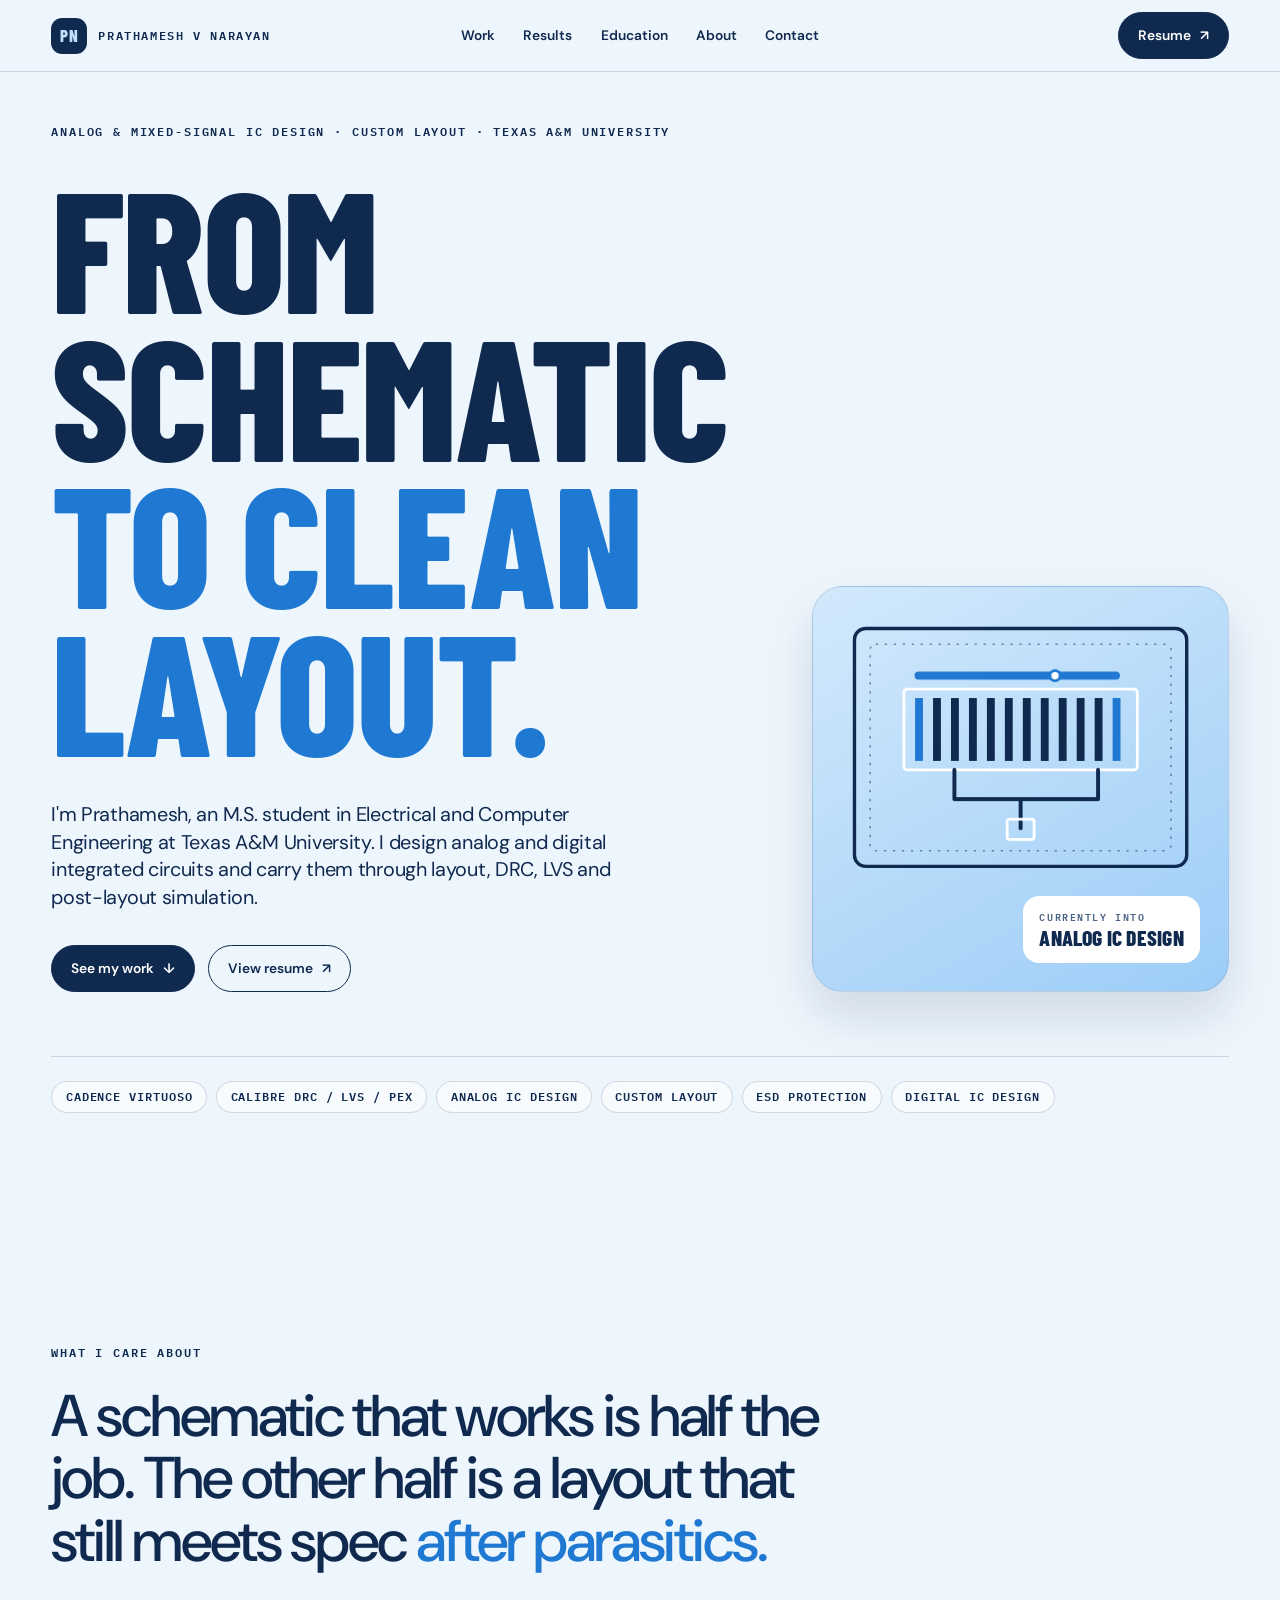
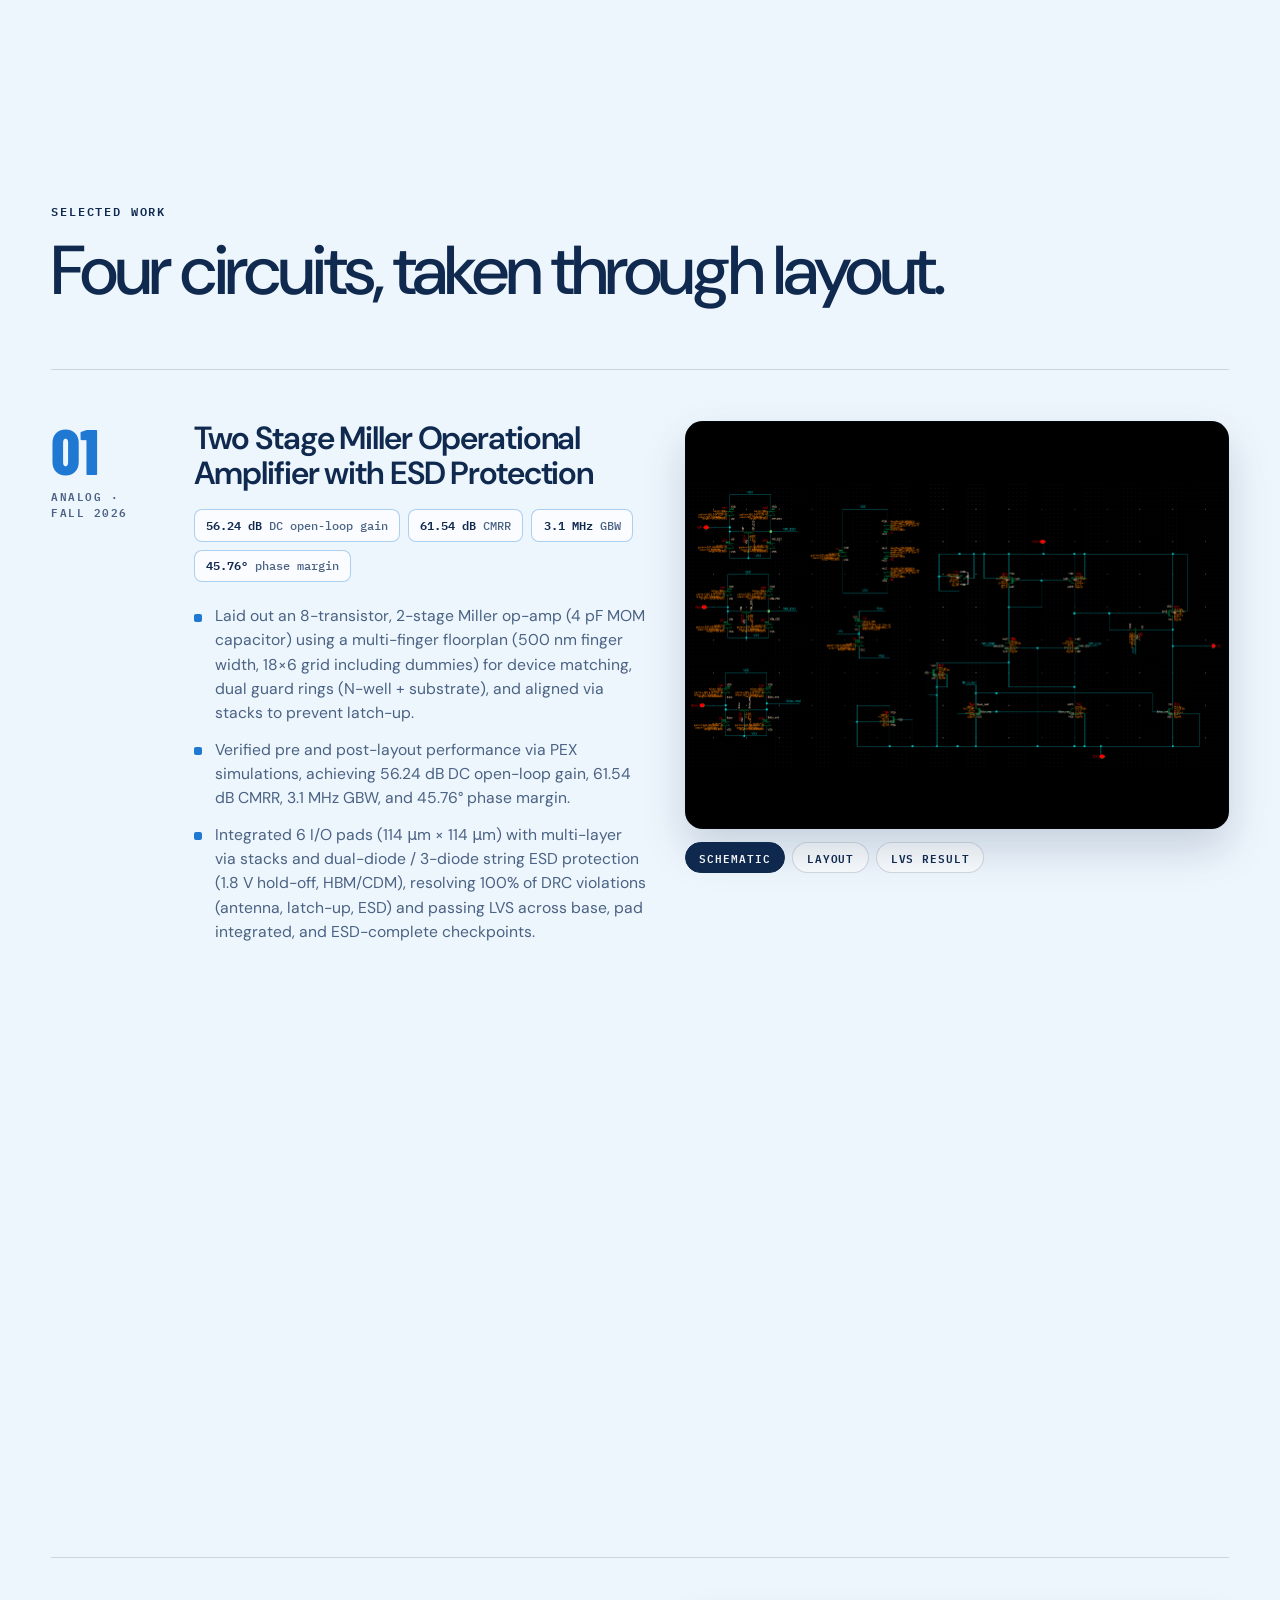
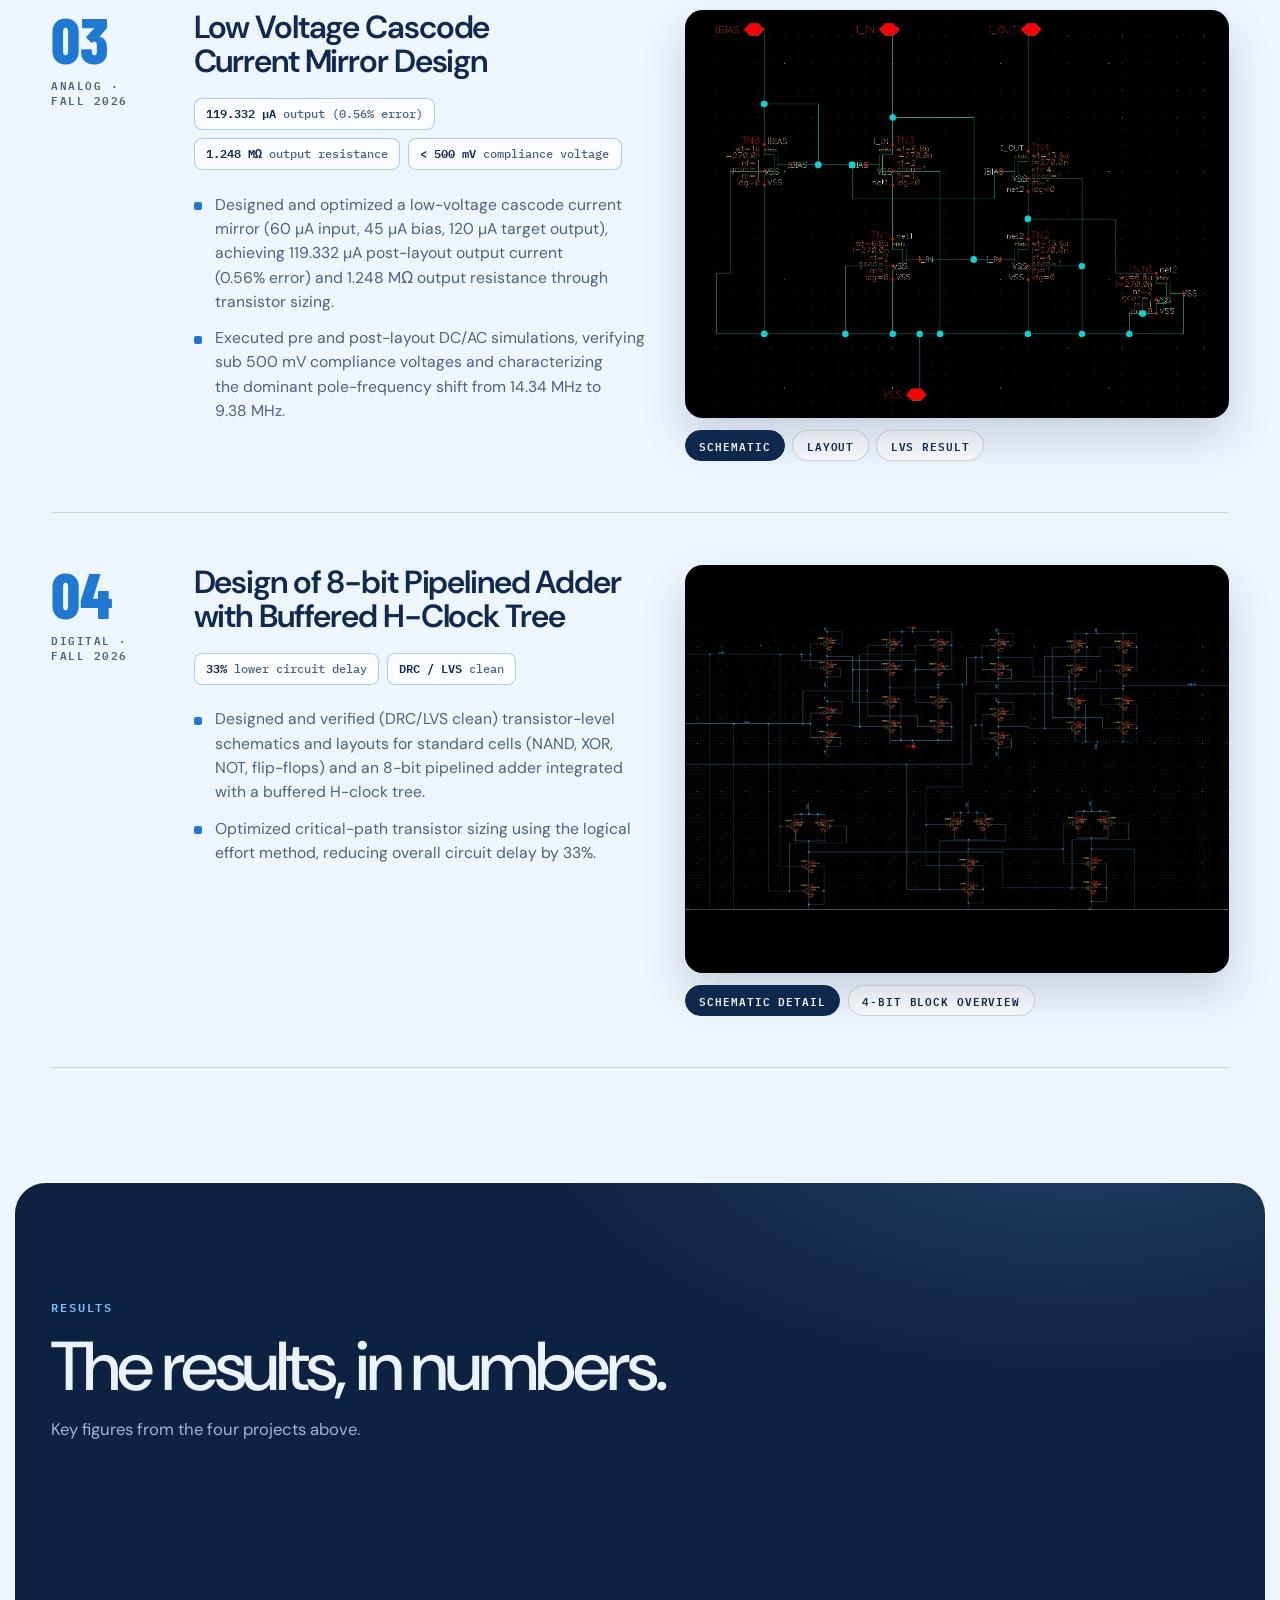
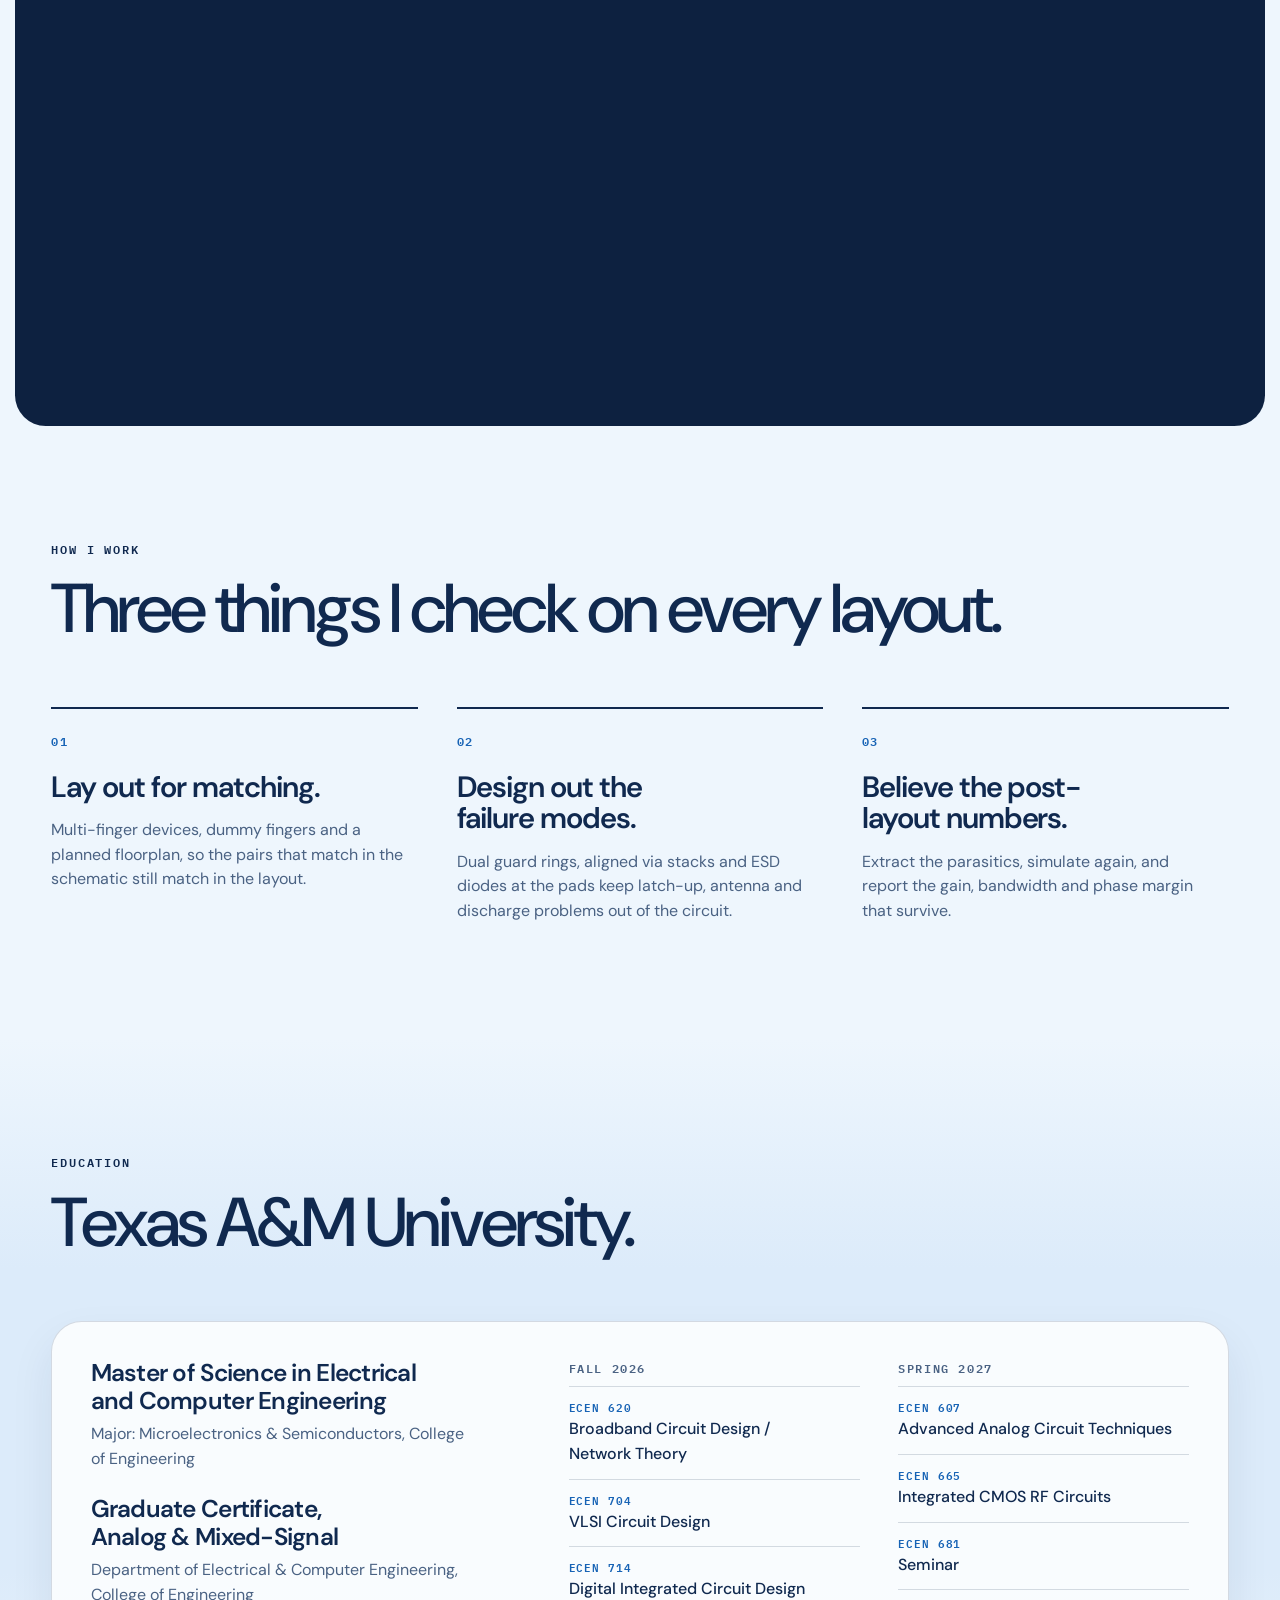
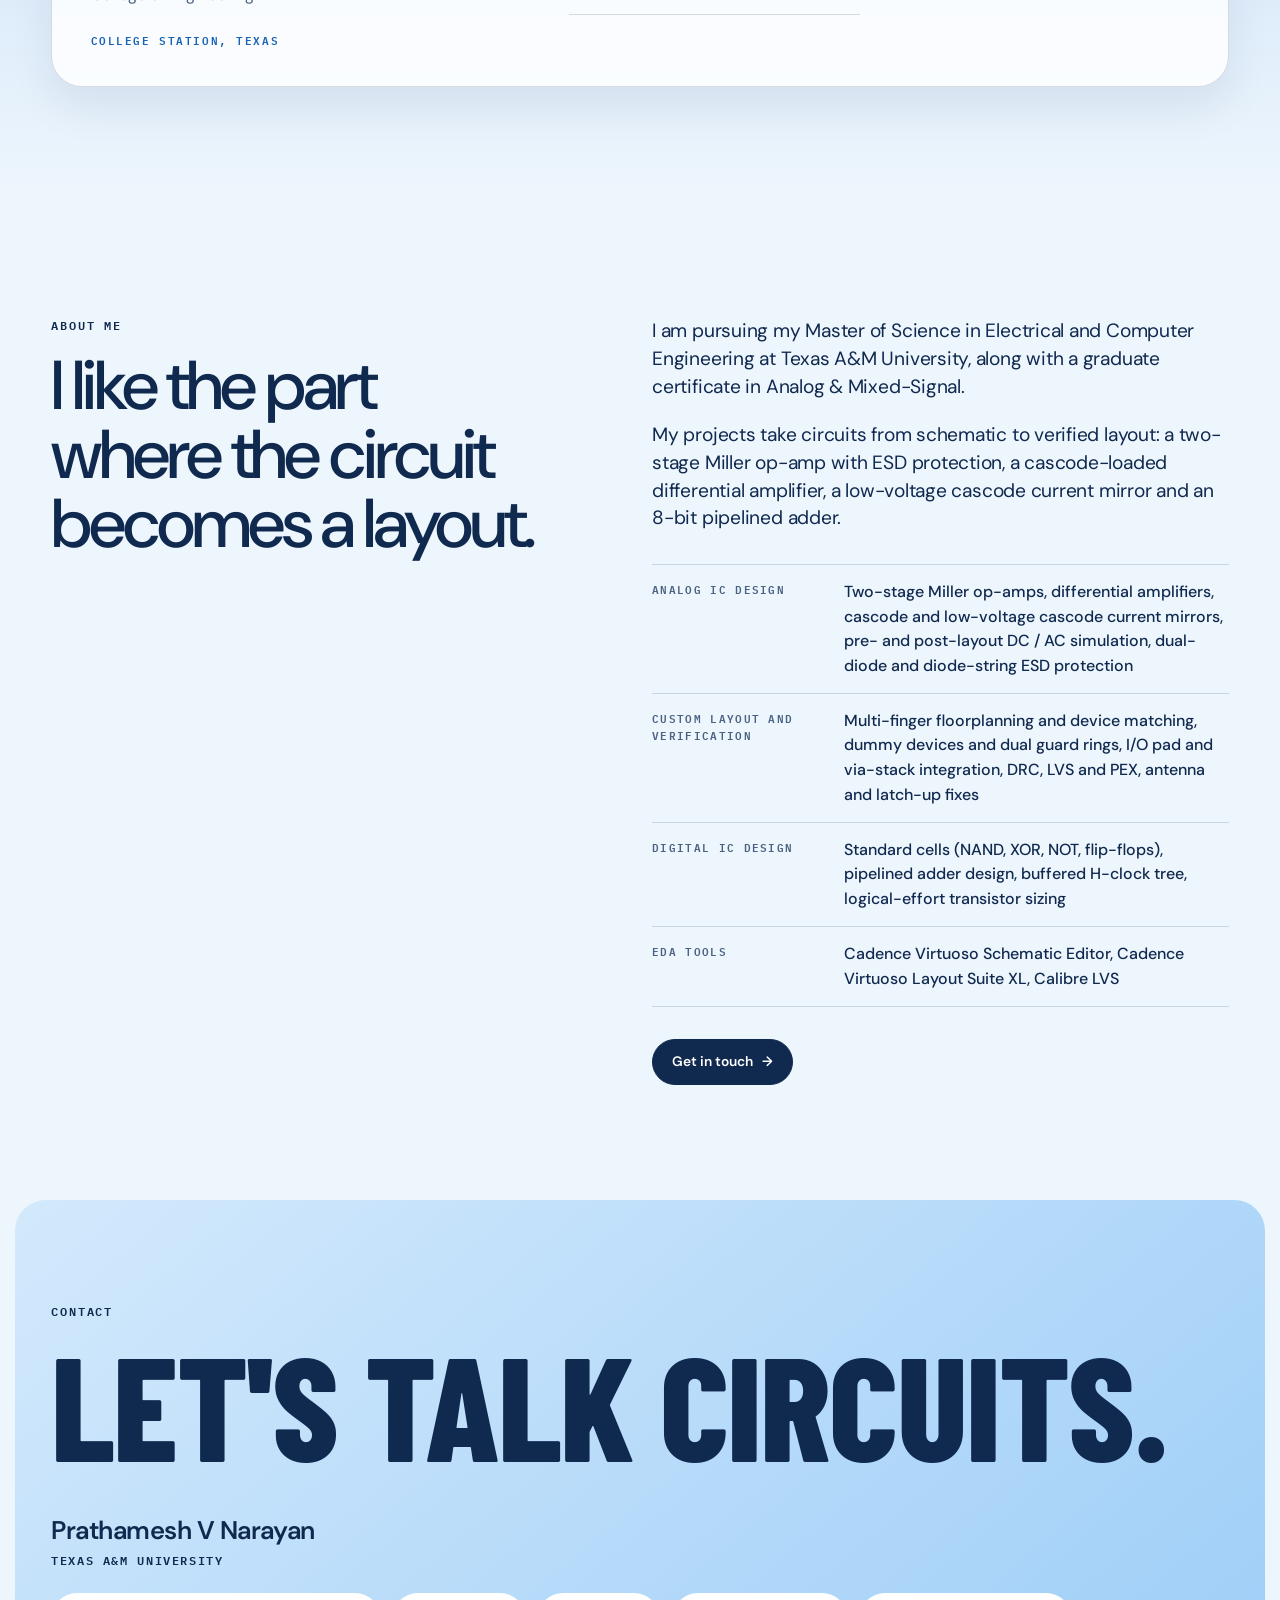
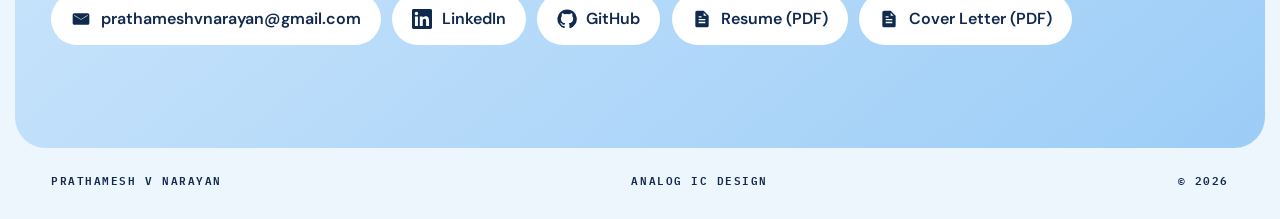
==== index.html @ 27268bbe "Redesign: editorial layout with scroll animations and figure viewers" ====
<!doctype html>
<html lang="en">
<head>
  <meta charset="utf-8">
  <meta name="viewport" content="width=device-width, initial-scale=1">
  <title>Prathamesh V Narayan | Analog IC Design</title>
  <meta name="description" content="Portfolio of Prathamesh V Narayan, M.S. student in Electrical and Computer Engineering at Texas A&amp;M University: analog and digital IC design projects from schematic to verified layout.">
  <meta name="theme-color" content="#eef6fd">
  <meta property="og:type" content="website">
  <meta property="og:title" content="Prathamesh V Narayan | Analog IC Design">
  <meta property="og:description" content="Analog and digital IC design projects: op-amps, current mirrors, differential amplifiers and a pipelined adder, from schematic to verified layout.">
  <meta property="og:url" content="https://aggu-1507.github.io/Prathamesh-Portfolio/">
  <meta property="og:image" content="https://aggu-1507.github.io/Prathamesh-Portfolio/opamp-layout.png">
  <link rel="icon" href="data:image/svg+xml,%3Csvg xmlns='http://www.w3.org/2000/svg' viewBox='0 0 64 64'%3E%3Crect width='64' height='64' rx='12' fill='%2310294f'/%3E%3Cpath d='M14 46V18h12a9 9 0 0 1 0 18H14M36 46V18l14 28V18' fill='none' stroke='%23bfdffa' stroke-width='5' stroke-linecap='round' stroke-linejoin='round'/%3E%3C/svg%3E">
  <link rel="preconnect" href="https://fonts.googleapis.com">
  <link rel="preconnect" href="https://fonts.gstatic.com" crossorigin>
  <link rel="stylesheet" href="https://fonts.googleapis.com/css2?family=Barlow+Condensed:wght@700;800&amp;family=DM+Sans:opsz,wght@9..40,400;9..40,500;9..40,600&amp;family=IBM+Plex+Mono:wght@500;600&amp;display=swap">
  <link rel="stylesheet" href="styles.css">
  <script>document.documentElement.classList.add('js');</script>
</head>
<body>
  <a class="skip-link" href="#main">Skip to content</a>

  <header class="site-header">
    <a class="brand" href="#top" aria-label="Prathamesh V Narayan, back to top">
      <span class="brand-mark" aria-hidden="true">PN</span>
      <span class="brand-name">Prathamesh V Narayan</span>
    </a>
    <nav class="site-nav" id="site-nav" aria-label="Primary">
      <a href="#work">Work</a>
      <a href="#results">Results</a>
      <a href="#education">Education</a>
      <a href="#about">About</a>
      <a href="#contact">Contact</a>
    </nav>
    <div class="header-actions">
      <a class="pill pill-dark" href="Prathamesh_V_Narayan_Resume.pdf" target="_blank" rel="noopener">Resume <span aria-hidden="true">&nearr;</span></a>
      <button class="menu-toggle" id="menu-toggle" type="button" aria-expanded="false" aria-controls="site-nav" aria-label="Menu">
        <span></span><span></span><span></span>
      </button>
    </div>
    <span class="progress" id="progress" aria-hidden="true"></span>
  </header>

  <main id="main">
    <section class="hero pad" id="top">
      <p class="eyebrow">Analog &amp; mixed-signal IC design &middot; Custom layout &middot; Texas A&amp;M University</p>
      <div class="hero-grid">
        <div class="hero-copy">
          <h1 class="display">
            <span class="line">From</span>
            <span class="line">schematic</span>
            <span class="line accent">to clean</span>
            <span class="line accent">layout.</span>
          </h1>
          <p class="lede">I'm Prathamesh, an M.S. student in Electrical and Computer Engineering at Texas A&amp;M University. I design analog and digital integrated circuits and carry them through layout, DRC, LVS and post-layout simulation.</p>
          <div class="hero-actions">
            <a class="pill pill-dark" href="#work">See my work <span aria-hidden="true">&darr;</span></a>
            <a class="pill pill-line" href="Prathamesh_V_Narayan_Resume.pdf" target="_blank" rel="noopener">View resume <span aria-hidden="true">&nearr;</span></a>
          </div>
        </div>

        <aside class="hero-card">
          <svg class="chip" viewBox="0 0 320 236" aria-hidden="true" focusable="false">
            <rect class="chip-ring draw" pathLength="1" x="12" y="12" width="296" height="212" rx="10"/>
            <rect class="chip-taps" x="26" y="26" width="268" height="184" rx="5"/>
            <rect class="chip-device draw" pathLength="1" x="56" y="66" width="208" height="72" rx="3" style="--d: 0.5s"/>
            <g class="chip-fingers">
              <rect style="--i: 0" x="66" y="74" width="7" height="56"/>
              <rect style="--i: 1" x="82" y="74" width="7" height="56"/>
              <rect style="--i: 2" x="98" y="74" width="7" height="56"/>
              <rect style="--i: 3" x="114" y="74" width="7" height="56"/>
              <rect style="--i: 4" x="130" y="74" width="7" height="56"/>
              <rect style="--i: 5" x="146" y="74" width="7" height="56"/>
              <rect style="--i: 6" x="162" y="74" width="7" height="56"/>
              <rect style="--i: 7" x="178" y="74" width="7" height="56"/>
              <rect style="--i: 8" x="194" y="74" width="7" height="56"/>
              <rect style="--i: 9" x="210" y="74" width="7" height="56"/>
              <rect style="--i: 10" x="226" y="74" width="7" height="56"/>
              <rect style="--i: 11" x="242" y="74" width="7" height="56"/>
            </g>
            <path class="chip-metal draw" pathLength="1" d="M69 54H245" style="--d: 1.5s"/>
            <path class="chip-route draw" pathLength="1" d="M101 138V164H160V190" style="--d: 1.9s"/>
            <path class="chip-route draw" pathLength="1" d="M229 138V164H160" style="--d: 2.1s"/>
            <rect class="chip-device draw" pathLength="1" x="148" y="182" width="24" height="18" rx="2" style="--d: 2.5s"/>
            <circle class="chip-dot" r="4.5">
              <animateMotion dur="5s" begin="3s" repeatCount="indefinite" path="M69 54H229V164H160V190"/>
            </circle>
          </svg>
          <p class="hero-tag">
            <span class="hero-tag-label">Currently into</span>
            <span class="hero-tag-value">Analog IC design</span>
          </p>
        </aside>
      </div>
      <ul class="strip" aria-label="Core skills">
        <li>Cadence Virtuoso</li>
        <li>Calibre DRC / LVS / PEX</li>
        <li>Analog IC design</li>
        <li>Custom layout</li>
        <li>ESD protection</li>
        <li>Digital IC design</li>
      </ul>
    </section>

    <section class="statement pad" aria-label="What I care about">
      <p class="eyebrow">What I care about</p>
      <p class="statement-text reveal">A schematic that works is half the job. The other half is a layout that still meets spec <em>after parasitics.</em></p>
    </section>

    <section class="work pad" id="work" aria-labelledby="work-title">
      <div class="section-head">
        <p class="eyebrow">Selected work</p>
        <h2 class="section-title" id="work-title">Four circuits, taken through layout.</h2>
      </div>

      <article class="project reveal">
        <div class="project-meta">
          <span class="project-num">01</span>
          <span class="project-kind">Analog &middot; Fall 2026</span>
        </div>
        <div class="project-body">
          <h3>Two Stage Miller Operational Amplifier with ESD Protection</h3>
          <ul class="metrics" aria-label="Key results">
            <li><strong>56.24 dB</strong> DC open-loop gain</li>
            <li><strong>61.54 dB</strong> CMRR</li>
            <li><strong>3.1 MHz</strong> GBW</li>
            <li><strong>45.76°</strong> phase margin</li>
          </ul>
          <ul class="points">
            <li>Laid out an 8-transistor, 2-stage Miller op-amp (4 pF MOM capacitor) using a multi-finger floorplan (500 nm finger width, 18×6 grid including dummies) for device matching, dual guard rings (N-well + substrate), and aligned via stacks to prevent latch-up.</li>
            <li>Verified pre and post-layout performance via PEX simulations, achieving 56.24 dB DC open-loop gain, 61.54 dB CMRR, 3.1 MHz GBW, and 45.76° phase margin.</li>
            <li>Integrated 6 I/O pads (114 μm × 114 μm) with multi-layer via stacks and dual-diode / 3-diode string ESD protection (1.8 V hold-off, HBM/CDM), resolving 100% of DRC violations (antenna, latch-up, ESD) and passing LVS across base, pad integrated, and ESD-complete checkpoints.</li>
          </ul>
        </div>
        <div class="viewer" data-viewer>
          <div class="viewer-stage">
            <a class="slide zoom is-active" href="opamp-schematic.png" data-caption="Two-stage Miller op-amp: schematic with ESD protection">
              <img src="opamp-schematic.png" width="2170" height="1140" alt="Schematic of the two-stage Miller op-amp with ESD diode networks on the input, bias and output pins">
            </a>
            <a class="slide zoom" href="opamp-layout.png" data-caption="Two-stage Miller op-amp: layout with I/O pads and ESD">
              <img src="opamp-layout.png" width="1364" height="1091" loading="lazy" alt="Layout of the two-stage Miller op-amp with six I/O pads and ESD devices">
            </a>
            <a class="slide slide-light zoom" href="opamp-lvs.png" data-caption="Two-stage Miller op-amp: Calibre LVS result">
              <img src="opamp-lvs.png" width="874" height="349" loading="lazy" alt="Calibre LVS report showing the overall comparison result CORRECT for the cell 2StageOpAmp">
            </a>
          </div>
          <div class="viewer-tabs" role="group" aria-label="Figures for the two-stage Miller op-amp">
            <button type="button" class="viewer-tab is-active" aria-pressed="true">Schematic</button>
            <button type="button" class="viewer-tab" aria-pressed="false">Layout</button>
            <button type="button" class="viewer-tab" aria-pressed="false">LVS result</button>
          </div>
        </div>
      </article>

      <article class="project reveal">
        <div class="project-meta">
          <span class="project-num">02</span>
          <span class="project-kind">Analog &middot; Fall 2026</span>
        </div>
        <div class="project-body">
          <h3>Differential Amplifier with Cascode Current Mirror as Active Load and Tail Current Load</h3>
          <ul class="metrics" aria-label="Key results">
            <li><strong>88.82 dB</strong> CMRR</li>
            <li><strong>9.58 MHz</strong> GBW</li>
            <li><strong>9.92 V/µs</strong> slew rate</li>
            <li><strong>30.95 dB</strong> post-layout gain</li>
          </ul>
          <ul class="points">
            <li>Designed a 10-transistor differential amplifier with an NMOS input pair, PMOS cascode current mirror load, and NMOS cascode current mirror tail source (±0.9 V supply, 10 pF load, 100 µA bias).</li>
            <li>Exceeded all specifications in post-layout simulation: 88.82 dB CMRR, 9.58 MHz GBW and 9.92 V/µs slew rate with only 0.016 dB differential gain loss (30.97 → 30.95 dB) from pre- to post-layout.</li>
          </ul>
        </div>
        <div class="viewer" data-viewer>
          <div class="viewer-stage">
            <a class="slide zoom is-active" href="diffamp-schematic.jpg" data-caption="Differential amplifier with cascode current mirrors: schematic">
              <img src="diffamp-schematic.jpg" width="575" height="730" loading="lazy" alt="Schematic of the differential amplifier with a PMOS cascode current mirror load and an NMOS cascode tail source">
            </a>
            <a class="slide zoom" href="diffamp-layout.jpg" data-caption="Differential amplifier with cascode current mirrors: layout">
              <img src="diffamp-layout.jpg" width="403" height="682" loading="lazy" alt="Layout of the differential amplifier, with ringed PMOS and NMOS device groups joined by metal routing">
            </a>
          </div>
          <div class="viewer-tabs" role="group" aria-label="Figures for the differential amplifier">
            <button type="button" class="viewer-tab is-active" aria-pressed="true">Schematic</button>
            <button type="button" class="viewer-tab" aria-pressed="false">Layout</button>
          </div>
        </div>
      </article>

      <article class="project reveal">
        <div class="project-meta">
          <span class="project-num">03</span>
          <span class="project-kind">Analog &middot; Fall 2026</span>
        </div>
        <div class="project-body">
          <h3>Low Voltage Cascode Current Mirror Design</h3>
          <ul class="metrics" aria-label="Key results">
            <li><strong>119.332 µA</strong> output (0.56% error)</li>
            <li><strong>1.248 MΩ</strong> output resistance</li>
            <li><strong>&lt; 500 mV</strong> compliance voltage</li>
          </ul>
          <ul class="points">
            <li>Designed and optimized a low-voltage cascode current mirror (60 µA input, 45 µA bias, 120 µA target output), achieving 119.332 µA post-layout output current (0.56% error) and 1.248 MΩ output resistance through transistor sizing.</li>
            <li>Executed pre and post-layout DC/AC simulations, verifying sub 500 mV compliance voltages and characterizing the dominant pole-frequency shift from 14.34 MHz to 9.38 MHz.</li>
          </ul>
        </div>
        <div class="viewer" data-viewer>
          <div class="viewer-stage">
            <a class="slide zoom is-active" href="lvcm-schematic.jpg" data-caption="Low-voltage cascode current mirror: schematic">
              <img src="lvcm-schematic.jpg" width="910" height="727" loading="lazy" alt="Schematic of the low-voltage cascode current mirror with IBIAS, I_IN and I_OUT pins">
            </a>
            <a class="slide zoom" href="lvcm-layout.jpg" data-caption="Low-voltage cascode current mirror: layout">
              <img src="lvcm-layout.jpg" width="680" height="677" loading="lazy" alt="Layout of the low-voltage cascode current mirror inside a guard ring, with I_IN, I_OUT, I_BIAS and VSS labels">
            </a>
            <a class="slide slide-light zoom" href="lvcm-lvs.jpg" data-caption="Low-voltage cascode current mirror: LVS result">
              <img src="lvcm-lvs.jpg" width="857" height="227" loading="lazy" alt="LVS report banner showing the result CORRECT">
            </a>
          </div>
          <div class="viewer-tabs" role="group" aria-label="Figures for the low-voltage cascode current mirror">
            <button type="button" class="viewer-tab is-active" aria-pressed="true">Schematic</button>
            <button type="button" class="viewer-tab" aria-pressed="false">Layout</button>
            <button type="button" class="viewer-tab" aria-pressed="false">LVS result</button>
          </div>
        </div>
      </article>

      <article class="project reveal">
        <div class="project-meta">
          <span class="project-num">04</span>
          <span class="project-kind">Digital &middot; Fall 2026</span>
        </div>
        <div class="project-body">
          <h3>Design of 8-bit Pipelined Adder with Buffered H-Clock Tree</h3>
          <ul class="metrics" aria-label="Key results">
            <li><strong>33%</strong> lower circuit delay</li>
            <li><strong>DRC / LVS</strong> clean</li>
          </ul>
          <ul class="points">
            <li>Designed and verified (DRC/LVS clean) transistor-level schematics and layouts for standard cells (NAND, XOR, NOT, flip-flops) and an 8-bit pipelined adder integrated with a buffered H-clock tree.</li>
            <li>Optimized critical-path transistor sizing using the logical effort method, reducing overall circuit delay by 33%.</li>
          </ul>
        </div>
        <div class="viewer" data-viewer>
          <div class="viewer-stage">
            <a class="slide zoom is-active" href="adder-detail.jpg" data-caption="4-bit adder block: transistor-level schematic, detail">
              <img src="adder-detail.jpg" width="1470" height="766" loading="lazy" alt="Close-up of the transistor-level schematic of the 4-bit adder block">
            </a>
            <a class="slide zoom" href="adder-schematic.jpg" data-caption="4-bit adder block: transistor-level schematic, overview">
              <img src="adder-schematic.jpg" width="410" height="735" loading="lazy" alt="Overview of the transistor-level schematic of a 4-bit adder block">
            </a>
          </div>
          <div class="viewer-tabs" role="group" aria-label="Figures for the pipelined adder">
            <button type="button" class="viewer-tab is-active" aria-pressed="true">Schematic detail</button>
            <button type="button" class="viewer-tab" aria-pressed="false">4-bit block overview</button>
          </div>
        </div>
      </article>
    </section>

    <section class="results" id="results" aria-labelledby="results-title">
      <div class="results-inner pad">
        <div class="section-head">
          <p class="eyebrow">Results</p>
          <h2 class="section-title" id="results-title">The results, in numbers.</h2>
          <p class="results-lede">Key figures from the four projects above.</p>
        </div>
        <ul class="stats reveal">
          <li class="stat">
            <p class="stat-value"><span data-count="56.24">56.24</span><span class="stat-unit">dB</span></p>
            <p class="stat-label">DC open-loop gain</p>
            <p class="stat-source">Two-stage Miller op-amp</p>
          </li>
          <li class="stat">
            <p class="stat-value"><span data-count="45.76">45.76</span><span class="stat-unit">°</span></p>
            <p class="stat-label">Phase margin</p>
            <p class="stat-source">Two-stage Miller op-amp</p>
          </li>
          <li class="stat">
            <p class="stat-value"><span data-count="88.82">88.82</span><span class="stat-unit">dB</span></p>
            <p class="stat-label">CMRR</p>
            <p class="stat-source">Differential amplifier</p>
          </li>
          <li class="stat">
            <p class="stat-value"><span data-count="9.58">9.58</span><span class="stat-unit">MHz</span></p>
            <p class="stat-label">Gain-bandwidth</p>
            <p class="stat-source">Differential amplifier</p>
          </li>
          <li class="stat">
            <p class="stat-value"><span data-count="0.56">0.56</span><span class="stat-unit">%</span></p>
            <p class="stat-label">Output current error</p>
            <p class="stat-source">Low-voltage cascode current mirror</p>
          </li>
          <li class="stat">
            <p class="stat-value"><span data-count="33">33</span><span class="stat-unit">%</span></p>
            <p class="stat-label">Lower circuit delay</p>
            <p class="stat-source">8-bit pipelined adder</p>
          </li>
        </ul>
      </div>
    </section>

    <section class="approach pad" id="approach" aria-labelledby="approach-title">
      <div class="section-head">
        <p class="eyebrow">How I work</p>
        <h2 class="section-title" id="approach-title">Three things I check on every layout.</h2>
      </div>
      <ol class="rules">
        <li class="rule reveal" style="--i: 0">
          <span class="rule-num">01</span>
          <h3>Lay out for matching.</h3>
          <p>Multi-finger devices, dummy fingers and a planned floorplan, so the pairs that match in the schematic still match in the layout.</p>
        </li>
        <li class="rule reveal" style="--i: 1">
          <span class="rule-num">02</span>
          <h3>Design out the failure modes.</h3>
          <p>Dual guard rings, aligned via stacks and ESD diodes at the pads keep latch-up, antenna and discharge problems out of the circuit.</p>
        </li>
        <li class="rule reveal" style="--i: 2">
          <span class="rule-num">03</span>
          <h3>Believe the post-layout numbers.</h3>
          <p>Extract the parasitics, simulate again, and report the gain, bandwidth and phase margin that survive.</p>
        </li>
      </ol>
    </section>

    <section class="education pad" id="education" aria-labelledby="education-title">
      <div class="section-head">
        <p class="eyebrow">Education</p>
        <h2 class="section-title" id="education-title">Texas A&amp;M University.</h2>
      </div>
      <div class="edu-grid reveal">
        <div class="edu-programs">
          <div>
            <h3>Master of Science in Electrical and Computer Engineering</h3>
            <p>Major: Microelectronics &amp; Semiconductors, College of Engineering</p>
          </div>
          <div>
            <h3>Graduate Certificate, Analog &amp; Mixed-Signal</h3>
            <p>Department of Electrical &amp; Computer Engineering, College of Engineering</p>
          </div>
          <p class="edu-place">College Station, Texas</p>
        </div>
        <div class="edu-courses">
          <div>
            <h4>Fall 2026</h4>
            <ul>
              <li><span>ECEN 620</span>Broadband Circuit Design / Network Theory</li>
              <li><span>ECEN 704</span>VLSI Circuit Design</li>
              <li><span>ECEN 714</span>Digital Integrated Circuit Design</li>
            </ul>
          </div>
          <div>
            <h4>Spring 2027</h4>
            <ul>
              <li><span>ECEN 607</span>Advanced Analog Circuit Techniques</li>
              <li><span>ECEN 665</span>Integrated CMOS RF Circuits</li>
              <li><span>ECEN 681</span>Seminar</li>
            </ul>
          </div>
        </div>
      </div>
    </section>

    <section class="about pad" id="about" aria-labelledby="about-title">
      <div class="about-grid">
        <div class="about-head">
          <p class="eyebrow">About me</p>
          <h2 class="section-title" id="about-title">I like the part where the circuit becomes a layout.</h2>
        </div>
        <div class="about-copy reveal">
          <p>I am pursuing my Master of Science in Electrical and Computer Engineering at Texas A&amp;M University, along with a graduate certificate in Analog &amp; Mixed-Signal.</p>
          <p>My projects take circuits from schematic to verified layout: a two-stage Miller op-amp with ESD protection, a cascode-loaded differential amplifier, a low-voltage cascode current mirror and an 8-bit pipelined adder.</p>
          <dl class="toolbox">
            <div><dt>Analog IC design</dt><dd>Two-stage Miller op-amps, differential amplifiers, cascode and low-voltage cascode current mirrors, pre- and post-layout DC / AC simulation, dual-diode and diode-string ESD protection</dd></div>
            <div><dt>Custom layout and verification</dt><dd>Multi-finger floorplanning and device matching, dummy devices and dual guard rings, I/O pad and via-stack integration, DRC, LVS and PEX, antenna and latch-up fixes</dd></div>
            <div><dt>Digital IC design</dt><dd>Standard cells (NAND, XOR, NOT, flip-flops), pipelined adder design, buffered H-clock tree, logical-effort transistor sizing</dd></div>
            <div><dt>EDA tools</dt><dd>Cadence Virtuoso Schematic Editor, Cadence Virtuoso Layout Suite XL, Calibre LVS</dd></div>
          </dl>
          <a class="pill pill-dark" href="#contact">Get in touch <span aria-hidden="true">&rarr;</span></a>
        </div>
      </div>
    </section>

    <section class="contact" id="contact" aria-labelledby="contact-title">
      <p class="eyebrow">Contact</p>
      <h2 class="display contact-title" id="contact-title">Let's talk circuits.</h2>
      <p class="contact-name">Prathamesh V Narayan</p>
      <p class="contact-place">Texas A&amp;M University</p>
      <div class="contact-links">
        <a class="contact-link" href="mailto:prathameshvnarayan@gmail.com">
          <svg viewBox="0 0 24 24" width="20" height="20" aria-hidden="true"><path fill="currentColor" d="M4 5h16a2 2 0 0 1 2 2v10a2 2 0 0 1-2 2H4a2 2 0 0 1-2-2V7a2 2 0 0 1 2-2Zm0 2.2V8l8 5 8-5v-.8l-8 5-8-5Z"/></svg>
          prathameshvnarayan@gmail.com
        </a>
        <a class="contact-link" href="https://www.linkedin.com/in/prathameshvnarayan/" target="_blank" rel="me noopener">
          <svg viewBox="0 0 24 24" width="20" height="20" aria-hidden="true"><path fill="currentColor" d="M20.447 20.452h-3.554v-5.569c0-1.328-.027-3.037-1.852-3.037-1.853 0-2.136 1.445-2.136 2.939v5.667H9.351V9h3.414v1.561h.046c.477-.9 1.637-1.85 3.37-1.85 3.601 0 4.267 2.37 4.267 5.455v6.286zM5.337 7.433c-1.144 0-2.063-.926-2.063-2.065 0-1.138.92-2.063 2.063-2.063 1.14 0 2.064.925 2.064 2.063 0 1.139-.925 2.065-2.064 2.065zm1.782 13.019H3.555V9h3.564v11.452zM22.225 0H1.771C.792 0 0 .774 0 1.729v20.542C0 23.227.792 24 1.771 24h20.451C23.2 24 24 23.227 24 22.271V1.729C24 .774 23.2 0 22.222 0h.003z"/></svg>
          LinkedIn
        </a>
        <a class="contact-link" href="https://github.com/Aggu-1507" target="_blank" rel="me noopener">
          <svg viewBox="0 0 24 24" width="20" height="20" aria-hidden="true"><path fill="currentColor" d="M12 .5a11.5 11.5 0 0 0-3.64 22.41c.58.1.79-.25.79-.56v-2.1c-3.2.7-3.88-1.36-3.88-1.36-.52-1.33-1.28-1.69-1.28-1.69-1.05-.72.08-.7.08-.7 1.16.08 1.77 1.19 1.77 1.19 1.03 1.77 2.7 1.26 3.36.96.1-.75.4-1.26.73-1.55-2.55-.29-5.24-1.28-5.24-5.69 0-1.26.45-2.29 1.19-3.1-.12-.29-.52-1.46.11-3.05 0 0 .97-.31 3.18 1.18a11 11 0 0 1 5.78 0c2.2-1.49 3.17-1.18 3.17-1.18.63 1.59.23 2.76.11 3.05.74.81 1.19 1.84 1.19 3.1 0 4.42-2.7 5.4-5.26 5.68.41.36.78 1.06.78 2.14v3.17c0 .31.21.67.8.56A11.5 11.5 0 0 0 12 .5Z"/></svg>
          GitHub
        </a>
        <a class="contact-link" href="Prathamesh_V_Narayan_Resume.pdf" target="_blank" rel="noopener">
          <svg viewBox="0 0 24 24" width="20" height="20" aria-hidden="true"><path fill="currentColor" d="M14 2H6a2 2 0 0 0-2 2v16a2 2 0 0 0 2 2h12a2 2 0 0 0 2-2V8l-6-6Zm0 2.5L17.5 8H14V4.5ZM8 12h8v1.6H8V12Zm0 3.4h8V17H8v-1.6Zm0-6.8h3.5v1.6H8V8.6Z"/></svg>
          Resume (PDF)
        </a>
        <a class="contact-link" href="Prathamesh_CV.pdf" target="_blank" rel="noopener">
          <svg viewBox="0 0 24 24" width="20" height="20" aria-hidden="true"><path fill="currentColor" d="M14 2H6a2 2 0 0 0-2 2v16a2 2 0 0 0 2 2h12a2 2 0 0 0 2-2V8l-6-6Zm0 2.5L17.5 8H14V4.5ZM8 12h8v1.6H8V12Zm0 3.4h8V17H8v-1.6Zm0-6.8h3.5v1.6H8V8.6Z"/></svg>
          Cover Letter (PDF)
        </a>
      </div>
    </section>
  </main>

  <footer class="site-footer">
    <span>Prathamesh V Narayan</span>
    <span>Analog IC design</span>
    <span>&copy; 2026</span>
  </footer>

  <dialog class="lightbox" id="lightbox" aria-label="Enlarged figure">
    <figure>
      <img id="lightbox-img" alt="">
      <figcaption id="lightbox-caption"></figcaption>
    </figure>
    <form method="dialog">
      <button class="lightbox-close" aria-label="Close">&times;</button>
    </form>
  </dialog>

  <script src="script.js" defer></script>
</body>
</html>
---- styles.css ----
/* Prathamesh V Narayan: portfolio. Plain CSS, no build step. */

:root {
  /* Light blue is the main colour; dark blue is used for contrast. */
  --paper: #eef6fd;
  --paper-2: #dcebfa;
  --sky: #bfdffa;
  --ink: #10294f;
  --muted: #4a6283;
  --line: rgba(16, 41, 79, 0.16);
  --accent: #1f78d1;
  --accent-strong: #1763b5;
  --night: #0d2140;
  --night-text: #eaf3fc;
  --night-muted: #9fb6d2;
  --night-line: rgba(255, 255, 255, 0.14);
  --glow: #7cc4ff;

  --font-display: "Barlow Condensed", "Arial Narrow", "Helvetica Neue", Arial, sans-serif;
  --font-body: "DM Sans", system-ui, -apple-system, "Segoe UI", Roboto, Arial, sans-serif;
  --font-mono: "IBM Plex Mono", ui-monospace, "Cascadia Code", Consolas, monospace;

  --gutter: clamp(1.1rem, 4vw, 3.5rem);
  --edge: max(var(--gutter), calc((100vw - 92rem) / 2));
  --inset: clamp(0.5rem, 1.2vw, 1rem);
  --radius: clamp(1.25rem, 2.4vw, 2.25rem);
  --header-h: 4.5rem;
}

*,
*::before,
*::after {
  box-sizing: border-box;
}

html {
  scroll-behavior: smooth;
  -webkit-text-size-adjust: 100%;
  text-size-adjust: 100%;
}

body {
  margin: 0;
  background: var(--paper);
  color: var(--ink);
  font-family: var(--font-body);
  font-size: 1rem;
  line-height: 1.55;
  -webkit-font-smoothing: antialiased;
  text-rendering: optimizeLegibility;
  overflow-x: hidden;
}

h1,
h2,
h3,
h4,
p,
ul,
ol,
dl,
dd,
figure {
  margin: 0;
}

ul,
ol {
  padding: 0;
  list-style: none;
}

h1,
h2,
h3 {
  text-wrap: balance;
}

p,
li,
dd {
  text-wrap: pretty;
}

a {
  color: inherit;
}

img,
svg {
  display: block;
  max-width: 100%;
}

button {
  font: inherit;
}

[id] {
  scroll-margin-top: calc(var(--header-h) + 1rem);
}

::selection {
  background: var(--ink);
  color: #fff;
}

:focus-visible {
  outline: 3px solid var(--accent);
  outline-offset: 3px;
  border-radius: 4px;
}

.results :focus-visible {
  outline-color: var(--glow);
}

.visually-hidden {
  position: absolute;
  width: 1px;
  height: 1px;
  margin: -1px;
  padding: 0;
  overflow: hidden;
  clip: rect(0 0 0 0);
  white-space: nowrap;
  border: 0;
}

.skip-link {
  position: absolute;
  left: 1rem;
  top: -5rem;
  z-index: 100;
  padding: 0.6rem 1rem;
  border-radius: 0.6rem;
  background: var(--ink);
  color: #fff;
  text-decoration: none;
}

.skip-link:focus {
  top: 1rem;
}

/* Header */

.site-header {
  position: sticky;
  top: 0;
  z-index: 50;
  display: grid;
  grid-template-columns: 1fr auto 1fr;
  align-items: center;
  gap: 1rem;
  height: var(--header-h);
  padding-inline: var(--edge);
  background: rgba(238, 246, 253, 0.86);
  -webkit-backdrop-filter: blur(14px);
  backdrop-filter: blur(14px);
  border-bottom: 1px solid var(--line);
  transition: box-shadow 0.3s ease;
}

.site-header.is-scrolled {
  box-shadow: 0 8px 26px rgba(16, 41, 79, 0.1);
}

.progress {
  position: absolute;
  left: 0;
  bottom: -2px;
  width: 100%;
  height: 3px;
  background: var(--accent);
  transform: scaleX(var(--p, 0));
  transform-origin: left;
}

.brand {
  display: inline-flex;
  align-items: center;
  gap: 0.7rem;
  justify-self: start;
  text-decoration: none;
}

.brand-mark {
  display: grid;
  place-items: center;
  width: 2.25rem;
  height: 2.25rem;
  border-radius: 0.7rem;
  background: var(--ink);
  color: var(--sky);
  font: 800 1.05rem/1 var(--font-display);
  letter-spacing: 0.02em;
}

.brand-name {
  font: 600 0.72rem/1 var(--font-mono);
  letter-spacing: 0.14em;
  text-transform: uppercase;
  white-space: nowrap;
}

.site-nav {
  display: flex;
  gap: clamp(1rem, 2.2vw, 2rem);
}

.site-nav a {
  position: relative;
  padding: 0.4rem 0;
  font-size: 0.86rem;
  font-weight: 600;
  text-decoration: none;
}

.site-nav a::after {
  content: "";
  position: absolute;
  left: 0;
  right: 0;
  bottom: 0;
  height: 2px;
  background: var(--accent);
  transform: scaleX(0);
  transform-origin: left;
  transition: transform 0.25s ease;
}

.site-nav a:hover::after,
.site-nav a:focus-visible::after,
.site-nav a.is-active::after {
  transform: scaleX(1);
}

.header-actions {
  display: flex;
  align-items: center;
  gap: 0.6rem;
  justify-self: end;
}

.menu-toggle {
  display: none;
  flex-direction: column;
  justify-content: center;
  gap: 5px;
  width: 2.6rem;
  height: 2.6rem;
  padding: 0 0.6rem;
  border: 1px solid var(--line);
  border-radius: 0.7rem;
  background: transparent;
  cursor: pointer;
}

.menu-toggle span {
  display: block;
  height: 2px;
  border-radius: 2px;
  background: var(--ink);
}

.pill {
  display: inline-flex;
  align-items: center;
  gap: 0.55rem;
  padding: 0.72rem 1.2rem;
  border: 1.5px solid transparent;
  border-radius: 999px;
  font-size: 0.86rem;
  font-weight: 600;
  text-decoration: none;
  white-space: nowrap;
  transition: background-color 0.2s ease, color 0.2s ease, border-color 0.2s ease, transform 0.2s ease, box-shadow 0.2s ease;
}

.pill:hover {
  box-shadow: 0 8px 18px rgba(16, 41, 79, 0.18);
  transform: translateY(-2px);
}

.pill:active {
  transform: translateY(0);
}

.pill-dark {
  border-color: var(--ink);
  background: var(--ink);
  color: #fff;
}

.pill-dark:hover {
  border-color: var(--accent-strong);
  background: var(--accent-strong);
}

.pill-line {
  border-color: var(--ink);
  background: transparent;
  color: var(--ink);
}

.pill-line:hover {
  background: var(--ink);
  color: #fff;
}

/* Shared */

.pad {
  padding: clamp(4rem, 9vw, 8.5rem) var(--edge);
}

.eyebrow {
  font: 600 0.72rem/1.5 var(--font-mono);
  letter-spacing: 0.16em;
  text-transform: uppercase;
}

.display {
  font-family: var(--font-display);
  font-weight: 800;
  line-height: 0.86;
  letter-spacing: -0.012em;
  text-transform: uppercase;
}

.display .line {
  display: block;
}

.display .accent {
  color: var(--accent);
}

.section-head {
  display: grid;
  gap: 1rem;
  margin-bottom: clamp(2rem, 5vw, 4.5rem);
}

.section-title {
  max-width: 15em;
  font-size: clamp(2.3rem, 5.4vw, 5.6rem);
  font-weight: 500;
  line-height: 1;
  letter-spacing: -0.045em;
}

/* Hero */

.hero {
  padding-top: clamp(2rem, 4vw, 3.5rem);
}

.hero-grid {
  display: grid;
  grid-template-columns: minmax(0, 1.7fr) minmax(15rem, 1fr);
  align-items: end;
  gap: clamp(1.5rem, 4vw, 4rem);
  margin-top: clamp(1.25rem, 2.5vw, 2rem);
}

.hero h1 {
  font-size: clamp(4.2rem, min(13.4vw, 20vh), 13rem);
}

.lede {
  max-width: 35rem;
  margin-top: clamp(1.5rem, 3vw, 2.5rem);
  font-size: clamp(1.1rem, 1.55vw, 1.5rem);
  line-height: 1.4;
  letter-spacing: -0.015em;
}

.hero-actions {
  display: flex;
  flex-wrap: wrap;
  gap: 0.8rem;
  margin-top: clamp(1.5rem, 2.6vw, 2.2rem);
}

.hero-card {
  display: flex;
  flex-direction: column;
  justify-content: space-between;
  gap: 1rem;
  padding: clamp(1.1rem, 2.2vw, 1.75rem);
  border: 1px solid rgba(16, 41, 79, 0.12);
  border-radius: var(--radius);
  background: linear-gradient(150deg, #d3e9fc 0%, #9ccdf7 100%);
  box-shadow: 0 24px 50px rgba(16, 41, 79, 0.14);
  overflow: hidden;
}

.chip {
  width: 100%;
  height: auto;
}

.chip-ring {
  fill: none;
  stroke: var(--ink);
  stroke-width: 3;
}

.chip-taps {
  fill: none;
  stroke: var(--ink);
  stroke-width: 1.4;
  stroke-dasharray: 2 6;
  opacity: 0.5;
}

.chip-device {
  fill: none;
  stroke: #fff;
  stroke-width: 2.5;
}

.chip-fingers rect {
  fill: var(--ink);
}

.chip-fingers rect:first-child,
.chip-fingers rect:last-child {
  fill: var(--accent);
}

.chip-metal {
  fill: none;
  stroke: var(--accent);
  stroke-width: 7;
  stroke-linecap: round;
}

.chip-route {
  fill: none;
  stroke: var(--ink);
  stroke-width: 3.5;
  stroke-linecap: round;
  stroke-linejoin: round;
}

.chip-dot {
  fill: #fff;
  stroke: var(--accent);
  stroke-width: 2.5;
  opacity: 0;
  animation: appear 0.4s ease 3s forwards;
}

.js .draw {
  stroke-dasharray: 1;
  stroke-dashoffset: 1;
  animation: draw 1.4s ease forwards;
  animation-delay: var(--d, 0s);
}

.js .chip-fingers rect {
  transform: scaleY(0);
  transform-box: fill-box;
  transform-origin: 50% 100%;
  animation: grow 0.5s cubic-bezier(0.2, 0.8, 0.2, 1) forwards;
  animation-delay: calc(0.9s + var(--i) * 55ms);
}

@keyframes draw {
  to {
    stroke-dashoffset: 0;
  }
}

@keyframes grow {
  to {
    transform: scaleY(1);
  }
}

@keyframes appear {
  to {
    opacity: 1;
  }
}

.hero-tag {
  display: grid;
  gap: 0.3rem;
  align-self: flex-end;
  max-width: 15rem;
  padding: 0.85rem 1rem;
  border-radius: 1rem;
  background: #fff;
  color: var(--ink);
}

.hero-tag-label {
  font: 600 0.62rem/1.3 var(--font-mono);
  letter-spacing: 0.16em;
  text-transform: uppercase;
  color: var(--muted);
}

.hero-tag-value {
  font: 800 1.35rem/1 var(--font-display);
  letter-spacing: 0.01em;
  text-transform: uppercase;
}

.strip {
  display: flex;
  flex-wrap: wrap;
  gap: 0.55rem;
  margin-top: clamp(2.5rem, 5vw, 4.5rem);
  padding-top: 1.5rem;
  border-top: 1px solid var(--line);
}

.strip li {
  padding: 0.6rem 0.85rem;
  border: 1px solid var(--line);
  border-radius: 999px;
  background: rgba(255, 255, 255, 0.55);
  font: 600 0.72rem/1 var(--font-mono);
  letter-spacing: 0.08em;
  text-transform: uppercase;
}

/* Entrance animation for the first screen */

.js .hero h1 .line,
.js .hero .lede,
.js .hero .hero-actions,
.js .hero .hero-card,
.js .hero .strip {
  opacity: 0;
  transform: translateY(1.6rem);
  animation: rise 0.9s cubic-bezier(0.2, 0.8, 0.2, 1) forwards;
}

.js .hero h1 .line:nth-child(1) {
  animation-delay: 0.05s;
}

.js .hero h1 .line:nth-child(2) {
  animation-delay: 0.14s;
}

.js .hero h1 .line:nth-child(3) {
  animation-delay: 0.23s;
}

.js .hero h1 .line:nth-child(4) {
  animation-delay: 0.32s;
}

.js .hero .lede {
  animation-delay: 0.5s;
}

.js .hero .hero-actions {
  animation-delay: 0.6s;
}

.js .hero .hero-card {
  animation-delay: 0.3s;
}

.js .hero .strip {
  animation-delay: 0.75s;
}

@keyframes rise {
  to {
    opacity: 1;
    transform: none;
  }
}

/* Statement */

.statement-text {
  max-width: 19em;
  margin-top: 1.5rem;
  font-size: clamp(1.9rem, 4.6vw, 4.6rem);
  font-weight: 500;
  line-height: 1.06;
  letter-spacing: -0.035em;
  text-wrap: balance;
}

.statement-text em {
  font-style: normal;
  color: var(--accent);
}

/* Work */

.project {
  display: grid;
  grid-template-columns: 6.5rem minmax(0, 1fr) minmax(20rem, 34rem);
  align-items: start;
  gap: clamp(1.25rem, 3vw, 3.5rem);
  padding-block: clamp(2rem, 4vw, 3.75rem);
  border-top: 1px solid var(--line);
}

.project:last-of-type {
  border-bottom: 1px solid var(--line);
}

.project-meta {
  display: grid;
  gap: 0.6rem;
}

.project-num {
  font: 800 clamp(3rem, 5vw, 4.5rem)/0.9 var(--font-display);
  color: var(--accent);
}

.project-kind {
  font: 600 0.68rem/1.4 var(--font-mono);
  letter-spacing: 0.14em;
  text-transform: uppercase;
  color: var(--muted);
}

.project h3 {
  font-size: clamp(1.5rem, 2.5vw, 2.3rem);
  font-weight: 600;
  line-height: 1.08;
  letter-spacing: -0.035em;
}

.metrics {
  display: flex;
  flex-wrap: wrap;
  gap: 0.5rem;
  margin-top: 1.2rem;
}

.metrics li {
  padding: 0.45rem 0.7rem;
  border: 1px solid rgba(31, 120, 209, 0.35);
  border-radius: 0.5rem;
  background: rgba(255, 255, 255, 0.7);
  font: 500 0.76rem/1.3 var(--font-mono);
  color: var(--muted);
}

.metrics strong {
  color: var(--ink);
  font-weight: 600;
}

.points {
  display: grid;
  gap: 0.75rem;
  margin-top: 1.4rem;
  color: var(--muted);
  font-size: clamp(0.98rem, 1.15vw, 1.08rem);
}

.points li {
  position: relative;
  padding-left: 1.35rem;
}

.points li::before {
  content: "";
  position: absolute;
  left: 0;
  top: 0.62em;
  width: 0.5rem;
  height: 0.5rem;
  border-radius: 2px;
  background: var(--accent);
}

/* Figure viewer inside each project */

.viewer {
  display: grid;
  gap: 0.8rem;
}

.viewer-stage {
  position: relative;
  border: 1px solid var(--line);
  border-radius: 1.1rem;
  background: #000;
  box-shadow: 0 20px 44px rgba(16, 41, 79, 0.18);
  overflow: hidden;
}

.js .viewer-stage {
  aspect-ratio: 4 / 3;
}

.slide {
  display: block;
  background: #000;
  cursor: zoom-in;
}

.slide img {
  width: 100%;
  height: auto;
  transition: transform 0.5s ease;
}

.slide-light {
  padding: 1rem;
  background: #fff;
}

.js .slide {
  position: absolute;
  inset: 0;
  padding: 0;
  opacity: 0;
  visibility: hidden;
  transition: opacity 0.45s ease, visibility 0.45s;
}

.js .slide.is-active {
  opacity: 1;
  visibility: visible;
}

.js .slide img {
  position: absolute;
  inset: 0;
  width: 100%;
  height: 100%;
  object-fit: contain;
}

.js .slide-light img {
  inset: 1rem;
  width: calc(100% - 2rem);
  height: calc(100% - 2rem);
}

.js .viewer-stage:hover .slide.is-active img {
  transform: scale(1.03);
}

.js .viewer-stage::after {
  content: "Click to enlarge";
  position: absolute;
  right: 0.7rem;
  bottom: 0.7rem;
  padding: 0.35rem 0.6rem;
  border-radius: 999px;
  background: rgba(16, 41, 79, 0.82);
  color: #fff;
  font: 600 0.6rem/1 var(--font-mono);
  letter-spacing: 0.1em;
  text-transform: uppercase;
  opacity: 0;
  pointer-events: none;
  transition: opacity 0.25s ease;
}

.js .viewer-stage:hover::after {
  opacity: 1;
}

.viewer-tabs {
  display: none;
  flex-wrap: wrap;
  gap: 0.45rem;
}

.js .viewer-tabs {
  display: flex;
}

.viewer-tab {
  padding: 0.55rem 0.85rem;
  border: 1px solid var(--line);
  border-radius: 999px;
  background: rgba(255, 255, 255, 0.65);
  color: var(--ink);
  font: 600 0.7rem/1 var(--font-mono);
  letter-spacing: 0.08em;
  text-transform: uppercase;
  cursor: pointer;
  transition: background-color 0.2s ease, color 0.2s ease, border-color 0.2s ease;
}

.viewer-tab:hover {
  border-color: var(--ink);
}

.viewer-tab.is-active {
  border-color: var(--ink);
  background: var(--ink);
  color: #fff;
}

/* Results */

.results {
  margin-inline: var(--inset);
  border-radius: var(--radius);
  background:
    radial-gradient(60rem 30rem at 85% -10%, rgba(124, 196, 255, 0.2), transparent 60%),
    var(--night);
  color: var(--night-text);
}

.results-inner {
  padding-inline: calc(var(--edge) - var(--inset));
}

.results .eyebrow {
  color: var(--glow);
}

.results-lede {
  max-width: 38rem;
  font-size: clamp(1rem, 1.3vw, 1.2rem);
  color: var(--night-muted);
}

.stats {
  display: grid;
  grid-template-columns: repeat(3, minmax(0, 1fr));
  gap: 1px;
  border: 1px solid var(--night-line);
  border-radius: 1.25rem;
  background: var(--night-line);
  overflow: hidden;
}

.stat {
  padding: clamp(1.25rem, 2.6vw, 2.25rem);
  background: var(--night);
}

.stat-value {
  display: flex;
  align-items: baseline;
  gap: 0.35rem;
  font: 800 clamp(3rem, 6.4vw, 6rem)/0.9 var(--font-display);
  font-variant-numeric: tabular-nums;
}

.stat-unit {
  font: 600 0.26em/1 var(--font-mono);
  letter-spacing: 0.04em;
  color: var(--glow);
}

.stat-label {
  margin-top: 0.9rem;
  font-size: 1.05rem;
  font-weight: 600;
}

.stat-source {
  margin-top: 0.25rem;
  font: 500 0.7rem/1.4 var(--font-mono);
  letter-spacing: 0.1em;
  text-transform: uppercase;
  color: var(--night-muted);
}

/* Approach */

.rules {
  display: grid;
  grid-template-columns: repeat(3, minmax(0, 1fr));
  gap: clamp(1.5rem, 3vw, 3rem);
}

.rule {
  padding-top: 1.25rem;
  border-top: 2px solid var(--ink);
}

.rule-num {
  font: 600 0.72rem/1 var(--font-mono);
  letter-spacing: 0.14em;
  color: var(--accent-strong);
}

.rule h3 {
  margin-top: 1.1rem;
  font-size: clamp(1.4rem, 2.3vw, 2.1rem);
  font-weight: 600;
  line-height: 1.08;
  letter-spacing: -0.035em;
}

.rule p {
  margin-top: 0.9rem;
  font-size: clamp(1rem, 1.2vw, 1.1rem);
  color: var(--muted);
}

/* Education */

.education {
  background: linear-gradient(180deg, transparent, var(--paper-2) 30%, var(--paper-2) 70%, transparent);
}

.edu-grid {
  display: grid;
  grid-template-columns: minmax(0, 1fr) minmax(0, 1.5fr);
  gap: clamp(2rem, 5vw, 5rem);
  padding: clamp(1.5rem, 3vw, 2.75rem);
  border: 1px solid var(--line);
  border-radius: var(--radius);
  background: rgba(255, 255, 255, 0.82);
  box-shadow: 0 20px 44px rgba(16, 41, 79, 0.08);
}

.edu-programs {
  display: grid;
  align-content: start;
  gap: 1.5rem;
}

.edu-programs h3 {
  font-size: clamp(1.25rem, 1.9vw, 1.7rem);
  font-weight: 600;
  line-height: 1.15;
  letter-spacing: -0.03em;
}

.edu-programs p {
  margin-top: 0.4rem;
  color: var(--muted);
}

.edu-programs .edu-place {
  margin-top: 0;
  font: 600 0.7rem/1.4 var(--font-mono);
  letter-spacing: 0.14em;
  text-transform: uppercase;
  color: var(--accent-strong);
}

.edu-courses {
  display: grid;
  grid-template-columns: repeat(2, minmax(0, 1fr));
  gap: clamp(1.25rem, 3vw, 2.5rem);
}

.edu-courses h4 {
  font: 600 0.72rem/1.4 var(--font-mono);
  letter-spacing: 0.14em;
  text-transform: uppercase;
  color: var(--muted);
}

.edu-courses ul {
  margin-top: 0.6rem;
  border-bottom: 1px solid var(--line);
}

.edu-courses li {
  display: grid;
  gap: 0.15rem;
  padding: 0.75rem 0;
  border-top: 1px solid var(--line);
  font-weight: 500;
}

.edu-courses li span {
  font: 600 0.7rem/1.4 var(--font-mono);
  letter-spacing: 0.08em;
  color: var(--accent-strong);
}

/* About */

.about-grid {
  display: grid;
  grid-template-columns: minmax(0, 1fr) minmax(0, 1.1fr);
  align-items: start;
  gap: clamp(2rem, 6vw, 6rem);
}

.about-head {
  display: grid;
  gap: 1rem;
}

.about-copy {
  display: grid;
  justify-items: start;
  gap: 1.25rem;
}

.about-copy > p {
  font-size: clamp(1.05rem, 1.5vw, 1.35rem);
  line-height: 1.45;
  letter-spacing: -0.012em;
}

.toolbox {
  width: 100%;
  margin-block: 0.75rem;
  border-bottom: 1px solid var(--line);
}

.toolbox > div {
  display: grid;
  grid-template-columns: 11rem minmax(0, 1fr);
  gap: 1rem;
  padding: 0.9rem 0;
  border-top: 1px solid var(--line);
}

.toolbox dt {
  font: 600 0.68rem/1.6 var(--font-mono);
  letter-spacing: 0.12em;
  text-transform: uppercase;
  color: var(--muted);
}

.toolbox dd {
  font-weight: 500;
}

/* Contact */

.contact {
  margin-inline: var(--inset);
  padding: clamp(3rem, 8vw, 7rem) calc(var(--edge) - var(--inset));
  border-radius: var(--radius);
  background: linear-gradient(140deg, #d3e9fc 0%, #9ccdf7 100%);
  color: var(--ink);
}

.contact-title {
  max-width: 8em;
  margin-top: 1.25rem;
  font-size: clamp(3.4rem, 11.5vw, 11rem);
}

.contact-name {
  margin-top: clamp(1.75rem, 3.5vw, 3rem);
  font-size: clamp(1.3rem, 2vw, 1.7rem);
  font-weight: 600;
  letter-spacing: -0.02em;
}

.contact-place {
  font: 600 0.72rem/1.6 var(--font-mono);
  letter-spacing: 0.14em;
  text-transform: uppercase;
}

.contact-links {
  display: flex;
  flex-wrap: wrap;
  gap: 0.7rem;
  margin-top: 1.5rem;
}

.contact-link {
  display: inline-flex;
  align-items: center;
  gap: 0.6rem;
  padding: 0.85rem 1.25rem;
  border-radius: 999px;
  background: #fff;
  color: var(--ink);
  font-weight: 600;
  text-decoration: none;
  transition: background-color 0.2s ease, color 0.2s ease, transform 0.2s ease, box-shadow 0.2s ease;
}

.contact-link:hover {
  background: var(--ink);
  box-shadow: 0 10px 22px rgba(16, 41, 79, 0.25);
  color: #fff;
  transform: translateY(-2px);
}

/* Footer */

.site-footer {
  display: flex;
  flex-wrap: wrap;
  justify-content: space-between;
  gap: 0.75rem 2rem;
  padding: 1.5rem var(--edge) 2rem;
  font: 600 0.68rem/1.4 var(--font-mono);
  letter-spacing: 0.14em;
  text-transform: uppercase;
}

/* Enlarged figure */

.lightbox {
  max-width: 96vw;
  max-height: 96vh;
  padding: 0;
  border: 0;
  background: transparent;
  overflow: visible;
}

.lightbox::backdrop {
  background: rgba(6, 14, 28, 0.9);
}

.lightbox[open] figure {
  animation: pop 0.25s ease;
}

@keyframes pop {
  from {
    opacity: 0;
    transform: scale(0.97);
  }
}

.lightbox figure {
  display: grid;
  justify-items: center;
  gap: 0.7rem;
}

.lightbox img {
  width: auto;
  height: auto;
  max-width: 94vw;
  max-height: 84vh;
  border-radius: 8px;
  background: #000;
}

.lightbox figcaption {
  color: #fff;
  font-size: 0.95rem;
  text-align: center;
}

.lightbox-close {
  position: fixed;
  top: 1rem;
  right: 1rem;
  width: 2.75rem;
  height: 2.75rem;
  border: 0;
  border-radius: 50%;
  background: #fff;
  color: var(--ink);
  font-size: 1.7rem;
  line-height: 1;
  cursor: pointer;
}

/* Scroll reveal: only when JavaScript is running */

.js .reveal {
  opacity: 0;
  transform: translateY(1.75rem);
  transition: opacity 0.8s ease, transform 0.9s cubic-bezier(0.2, 0.7, 0.2, 1);
  transition-delay: calc(var(--i, 0) * 90ms);
}

.js .reveal.is-in {
  opacity: 1;
  transform: none;
}

/* Smaller screens */

@media (max-width: 1000px) {
  .hero-grid,
  .project,
  .rules,
  .edu-grid,
  .about-grid {
    grid-template-columns: minmax(0, 1fr);
  }

  .hero-card {
    max-width: 30rem;
  }

  .project-meta {
    grid-auto-flow: column;
    justify-content: start;
    align-items: baseline;
    gap: 1rem;
  }

  .viewer {
    max-width: 36rem;
  }

  .stats {
    grid-template-columns: repeat(2, minmax(0, 1fr));
  }
}

@media (max-width: 900px) {
  .site-header {
    grid-template-columns: 1fr auto;
  }

  .menu-toggle {
    display: inline-flex;
  }

  .site-nav {
    position: absolute;
    top: 100%;
    left: 0;
    right: 0;
    flex-direction: column;
    align-items: center;
    gap: 0;
    max-height: 0;
    border-bottom: 1px solid var(--line);
    background: rgba(238, 246, 253, 0.98);
    box-shadow: 0 14px 24px rgba(16, 41, 79, 0.12);
    overflow: hidden;
    visibility: hidden;
    transition: max-height 0.4s ease, visibility 0.4s;
  }

  .site-nav.is-open {
    max-height: 24rem;
    visibility: visible;
  }

  .site-nav a {
    margin: 0.55rem 0;
    font-size: 1rem;
  }
}

@media (max-width: 560px) {
  .brand-name {
    display: none;
  }

  .edu-courses {
    grid-template-columns: minmax(0, 1fr);
  }

  .toolbox > div {
    grid-template-columns: minmax(0, 1fr);
    gap: 0.2rem;
  }

  .contact-link {
    padding: 0.8rem 1.05rem;
    font-size: 0.95rem;
  }
}

@media (prefers-reduced-motion: reduce) {
  html {
    scroll-behavior: auto;
  }

  *,
  *::before,
  *::after {
    animation: none !important;
    transition-duration: 0.001ms !important;
  }

  .js .hero h1 .line,
  .js .hero .lede,
  .js .hero .hero-actions,
  .js .hero .hero-card,
  .js .hero .strip,
  .js .reveal {
    opacity: 1;
    transform: none;
  }

  .js .draw {
    stroke-dashoffset: 0;
  }

  .js .chip-fingers rect {
    transform: none;
  }
}
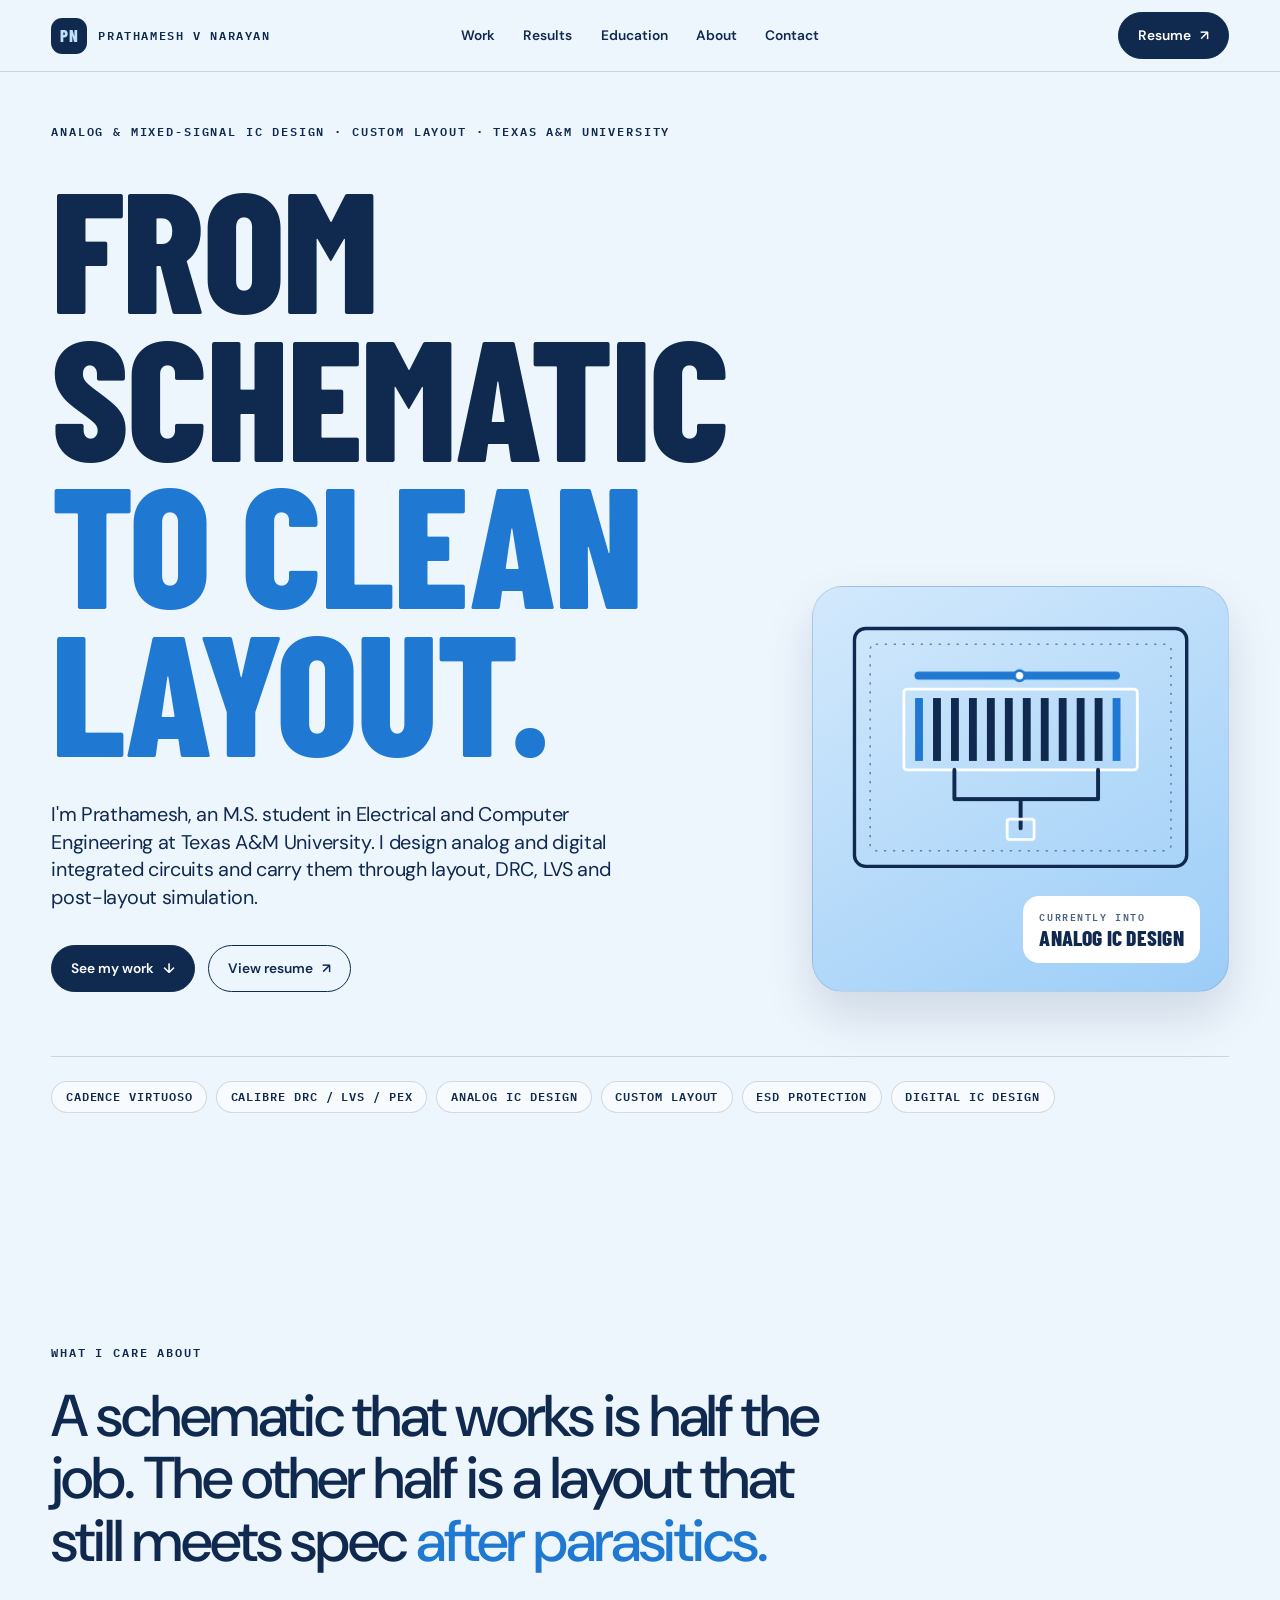
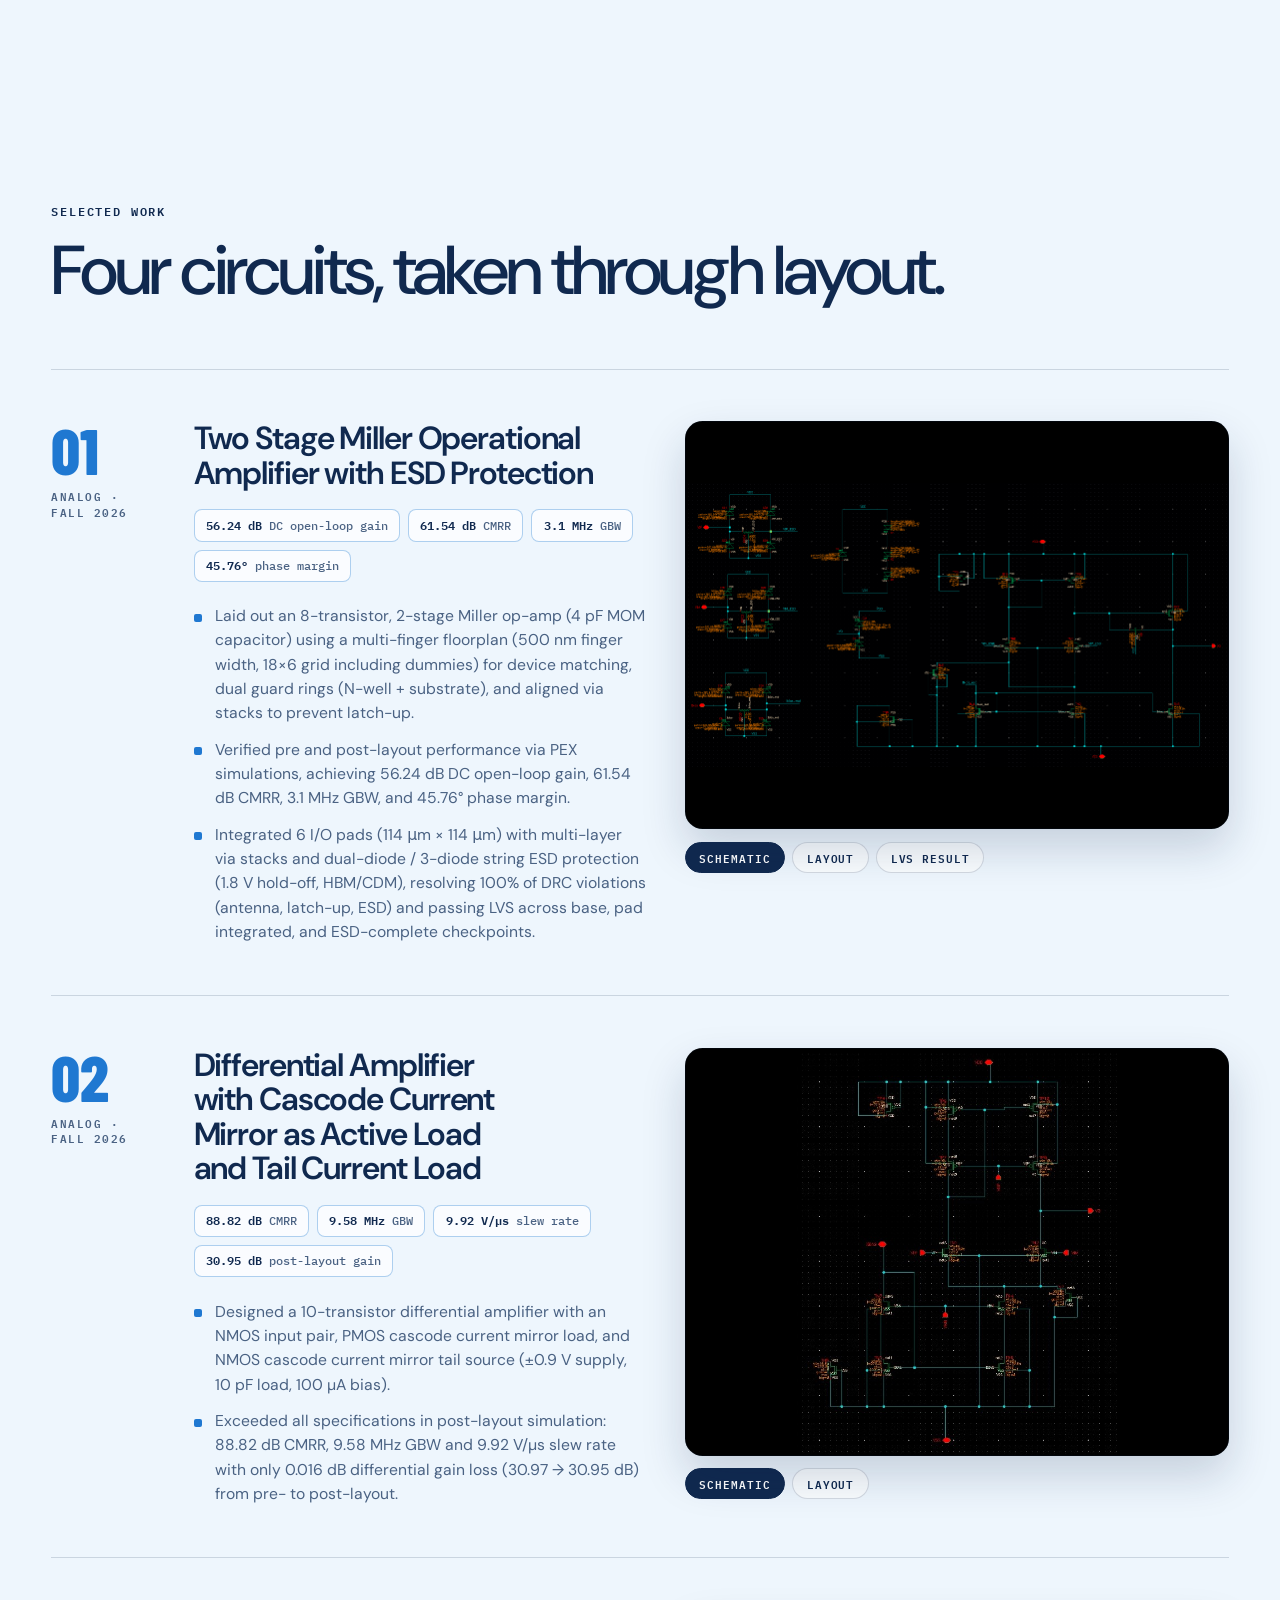
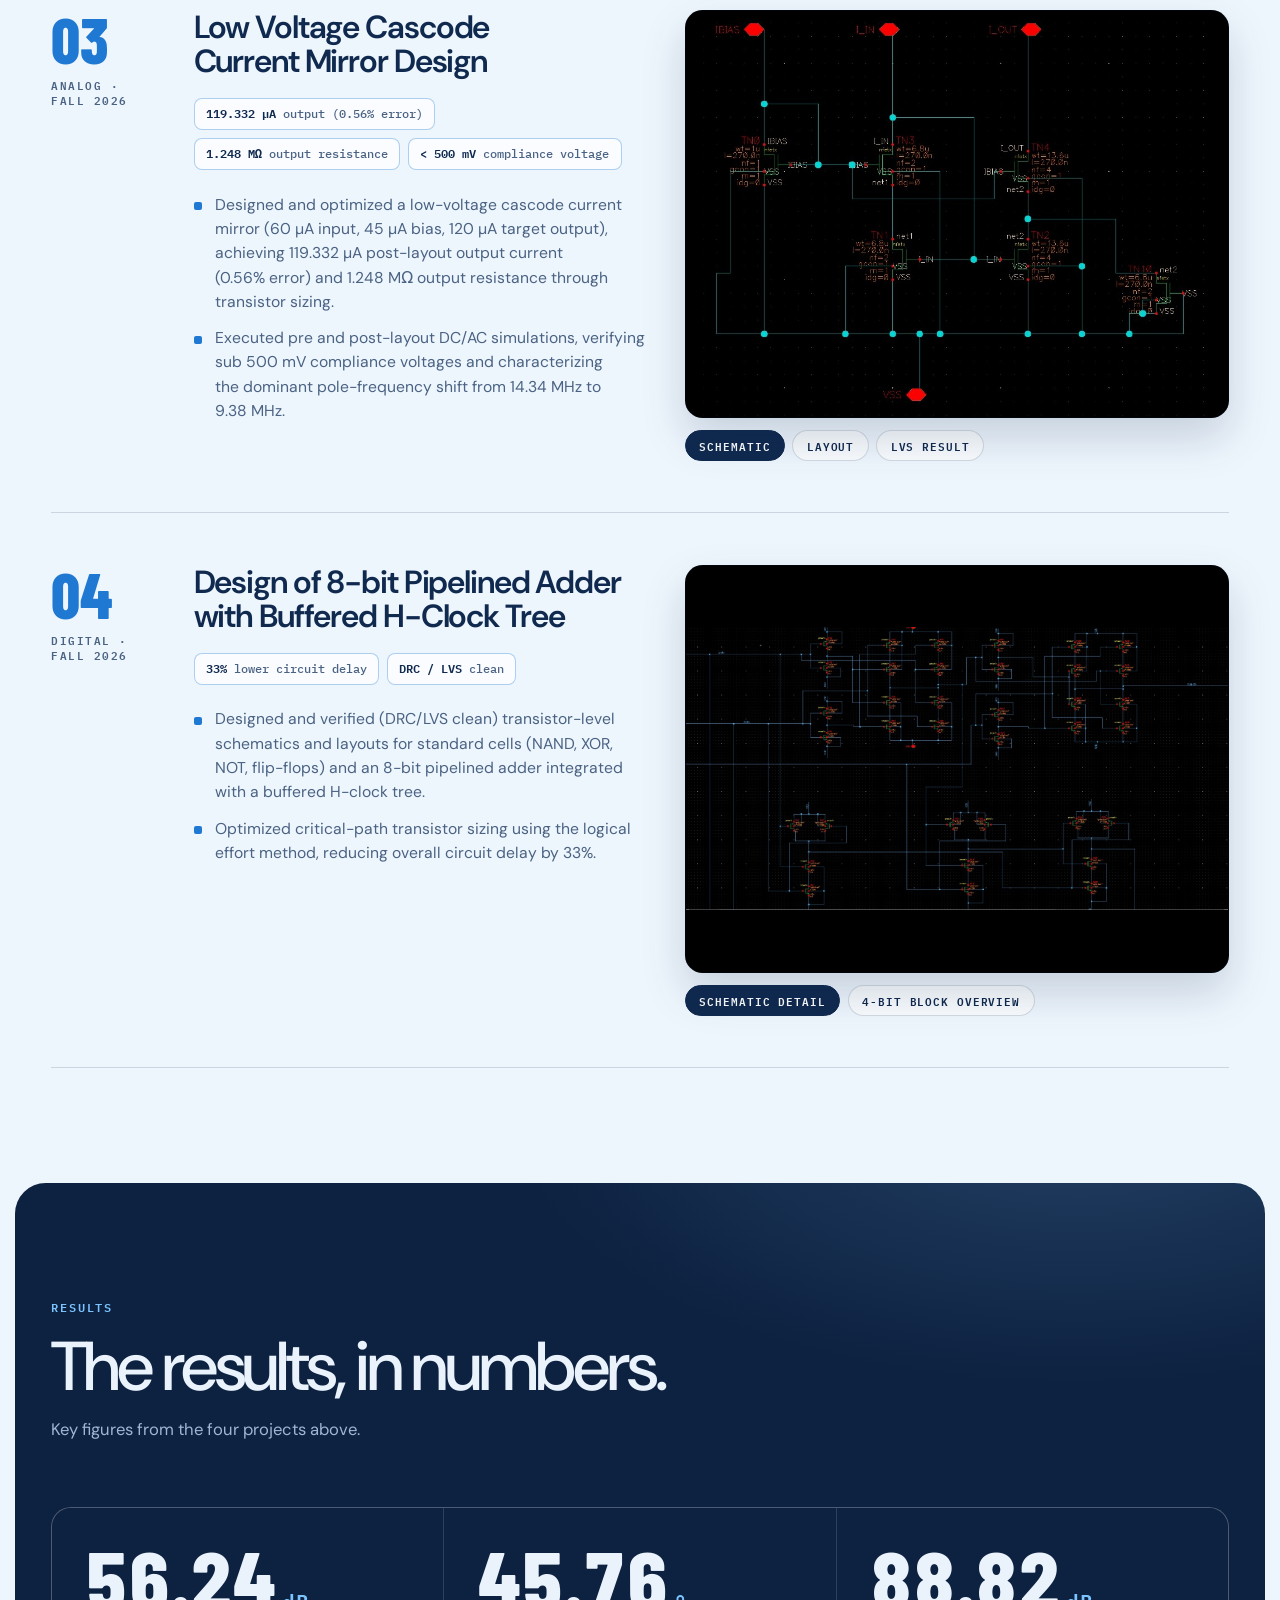
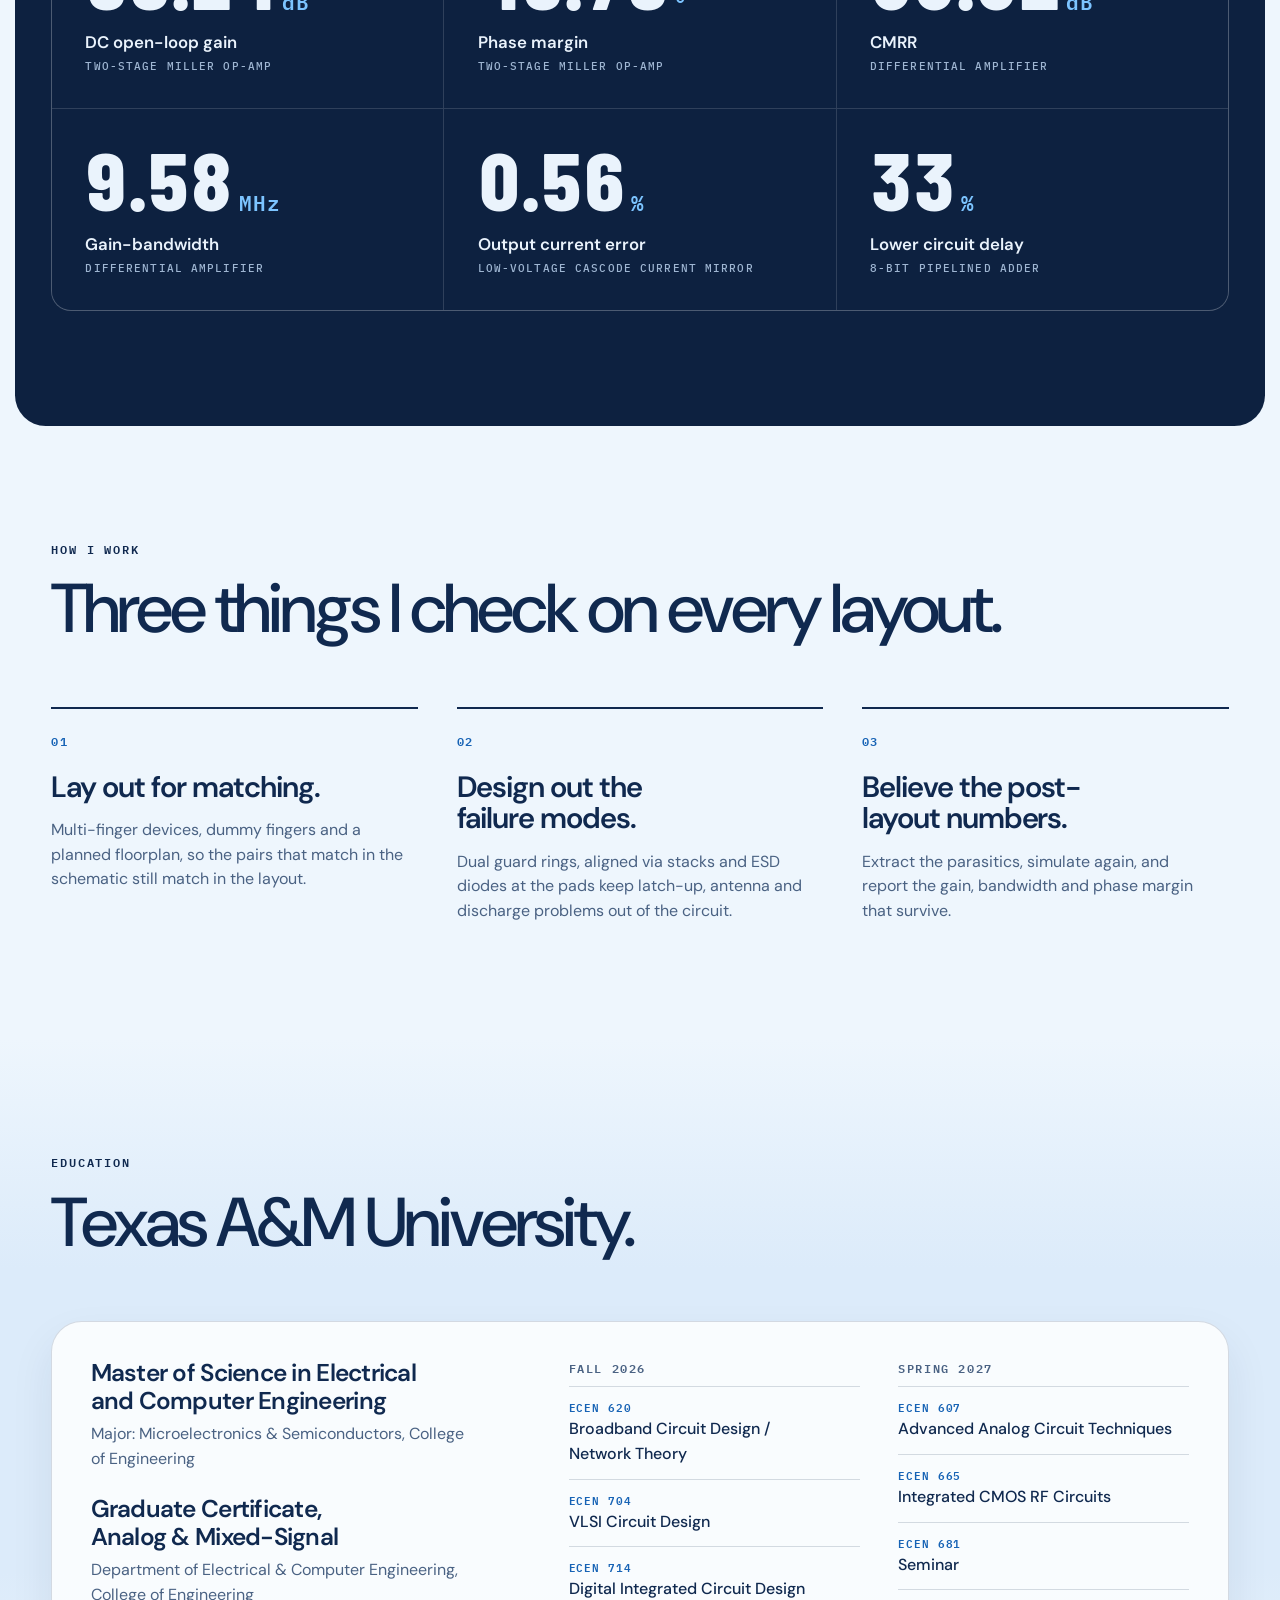
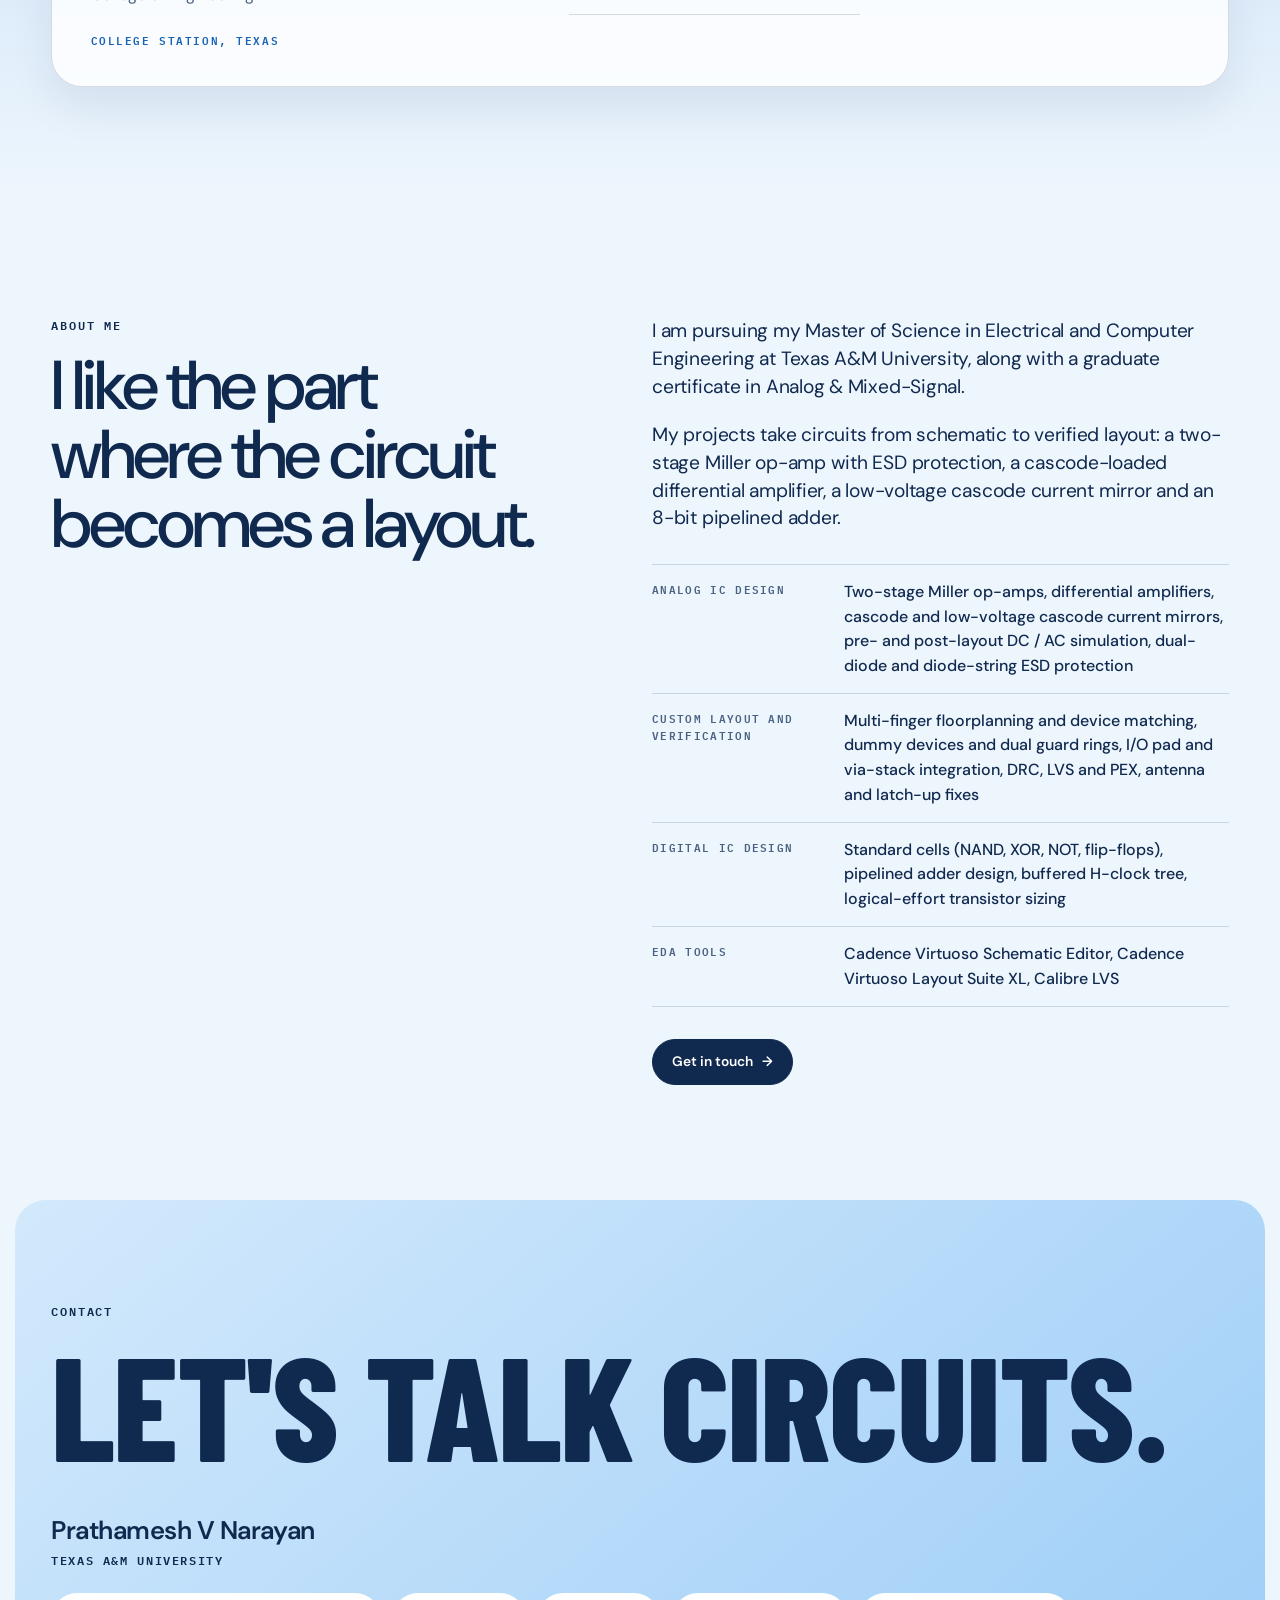
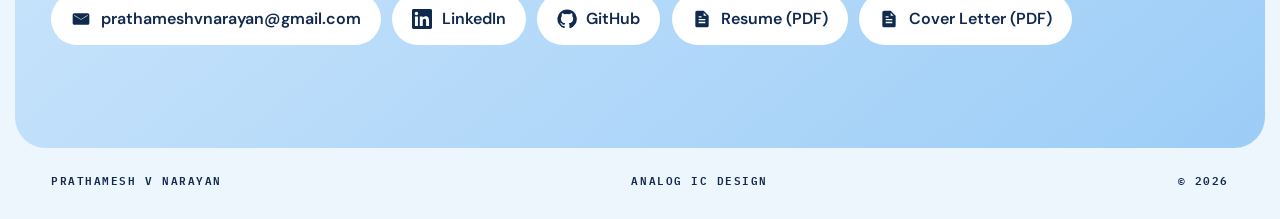
==== commit c0db33e1: "Update Open Graph URL in index.html" ====
--- a/index.html
+++ b/index.html
@@ -9,7 +9,7 @@
   <meta property="og:type" content="website">
   <meta property="og:title" content="Prathamesh V Narayan | Analog IC Design">
   <meta property="og:description" content="Analog and digital IC design projects: op-amps, current mirrors, differential amplifiers and a pipelined adder, from schematic to verified layout.">
-  <meta property="og:url" content="https://aggu-1507.github.io/Prathamesh-Portfolio/">
+  <meta property="og:url" content="https://aggu-1507.github.io/Portfolio/">
   <meta property="og:image" content="https://aggu-1507.github.io/Prathamesh-Portfolio/opamp-layout.png">
   <link rel="icon" href="data:image/svg+xml,%3Csvg xmlns='http://www.w3.org/2000/svg' viewBox='0 0 64 64'%3E%3Crect width='64' height='64' rx='12' fill='%2310294f'/%3E%3Cpath d='M14 46V18h12a9 9 0 0 1 0 18H14M36 46V18l14 28V18' fill='none' stroke='%23bfdffa' stroke-width='5' stroke-linecap='round' stroke-linejoin='round'/%3E%3C/svg%3E">
   <link rel="preconnect" href="https://fonts.googleapis.com">
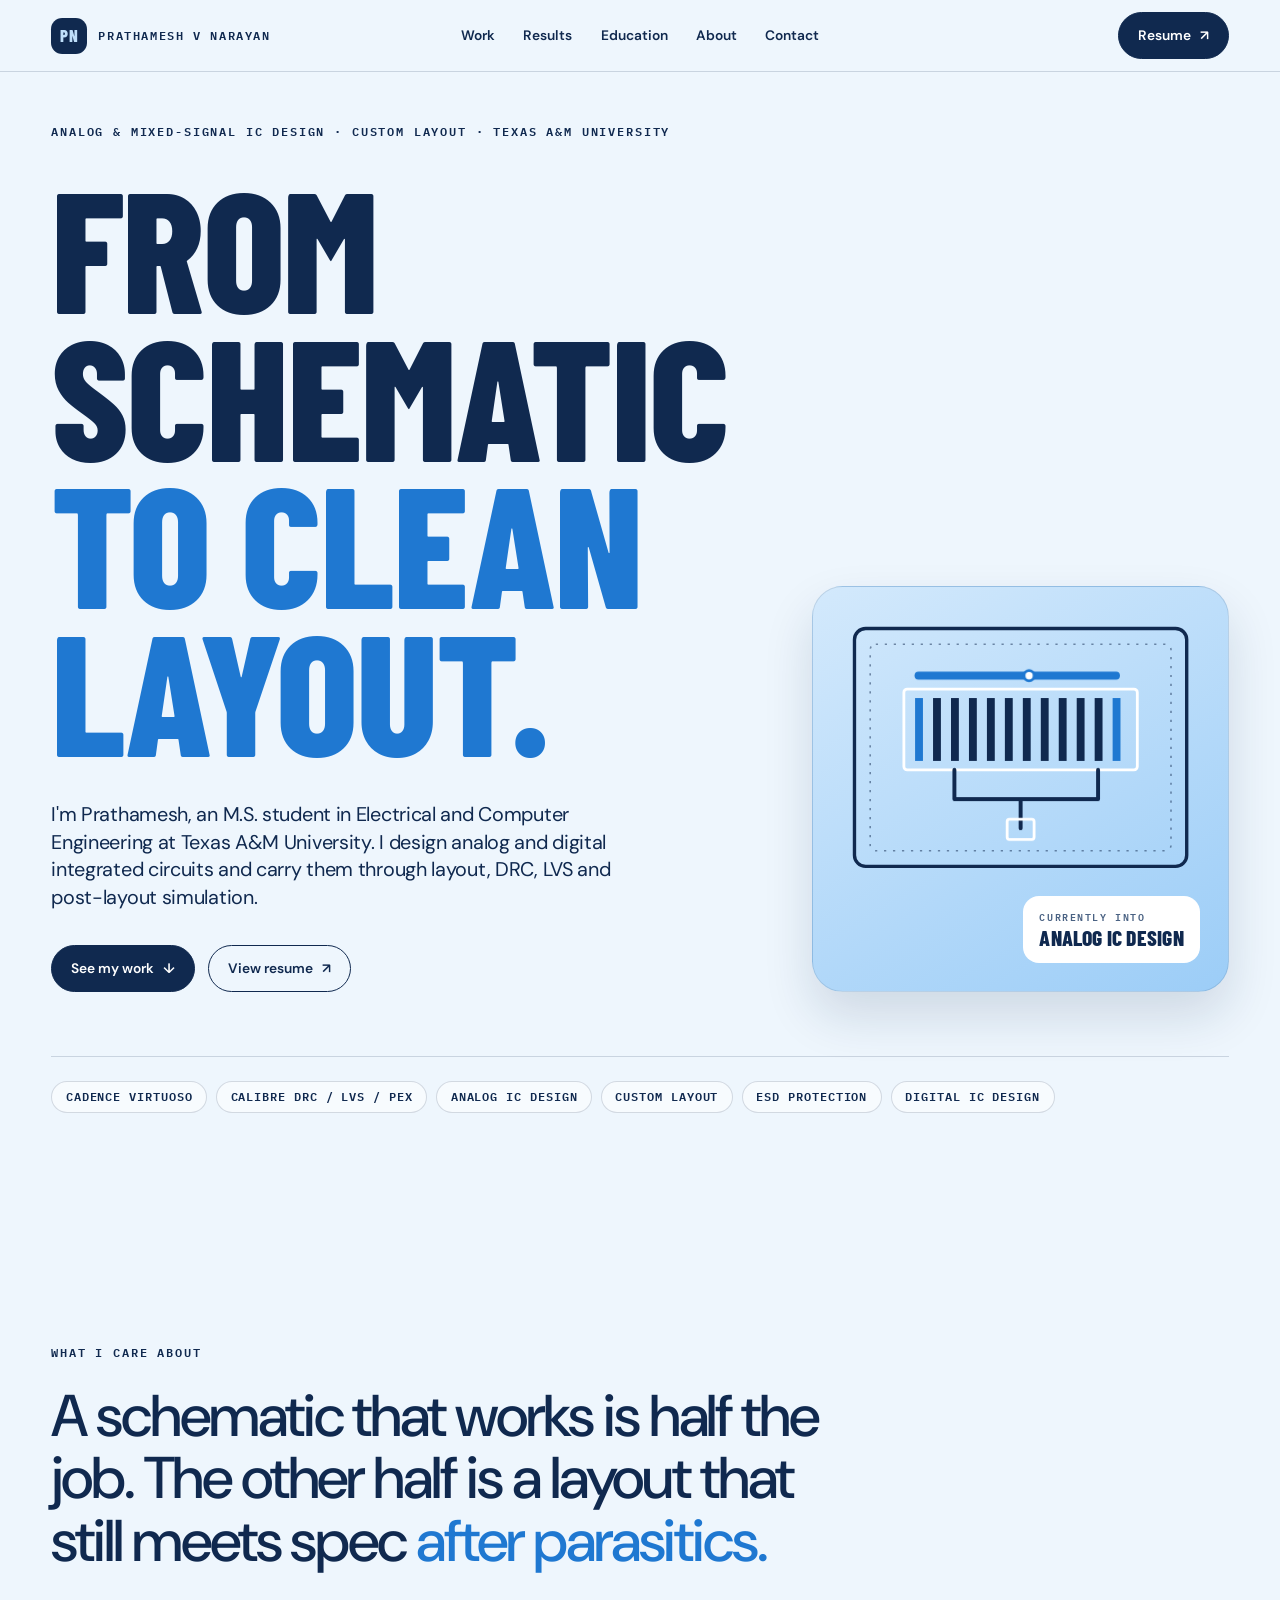
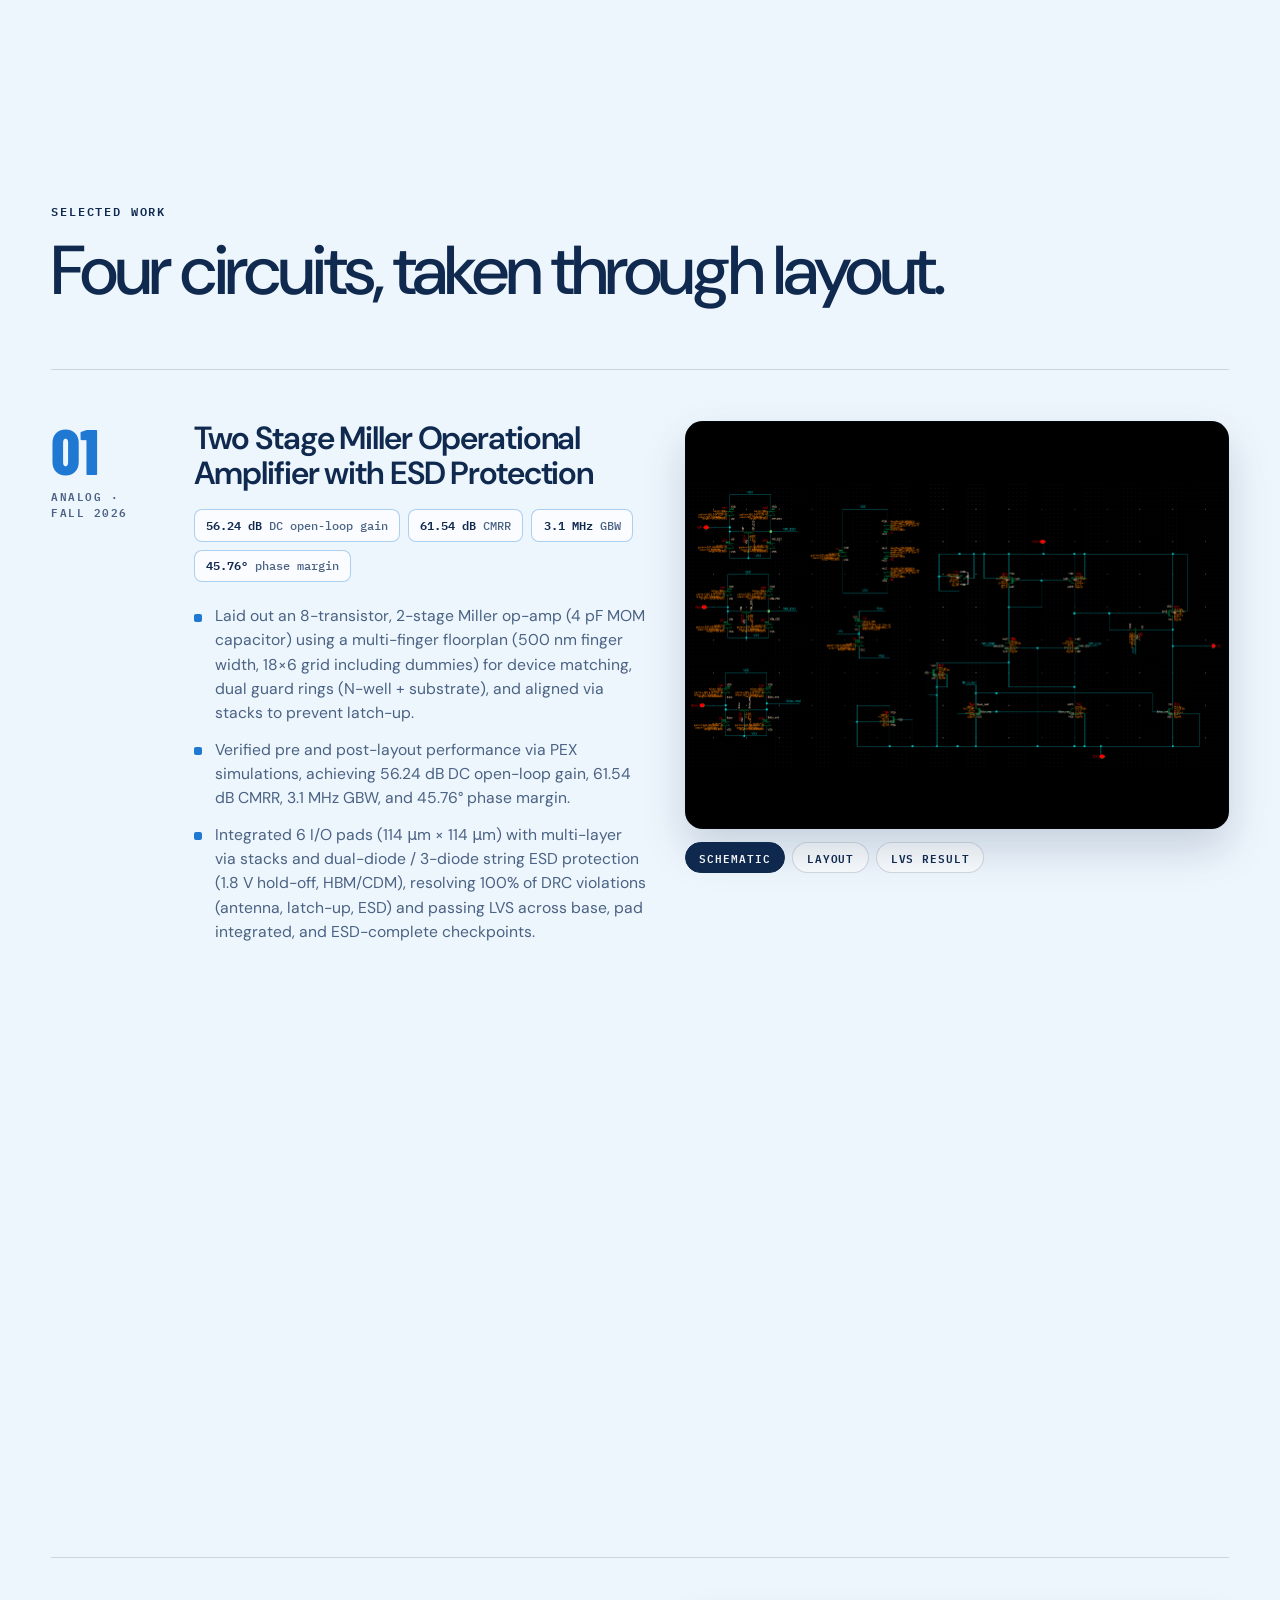
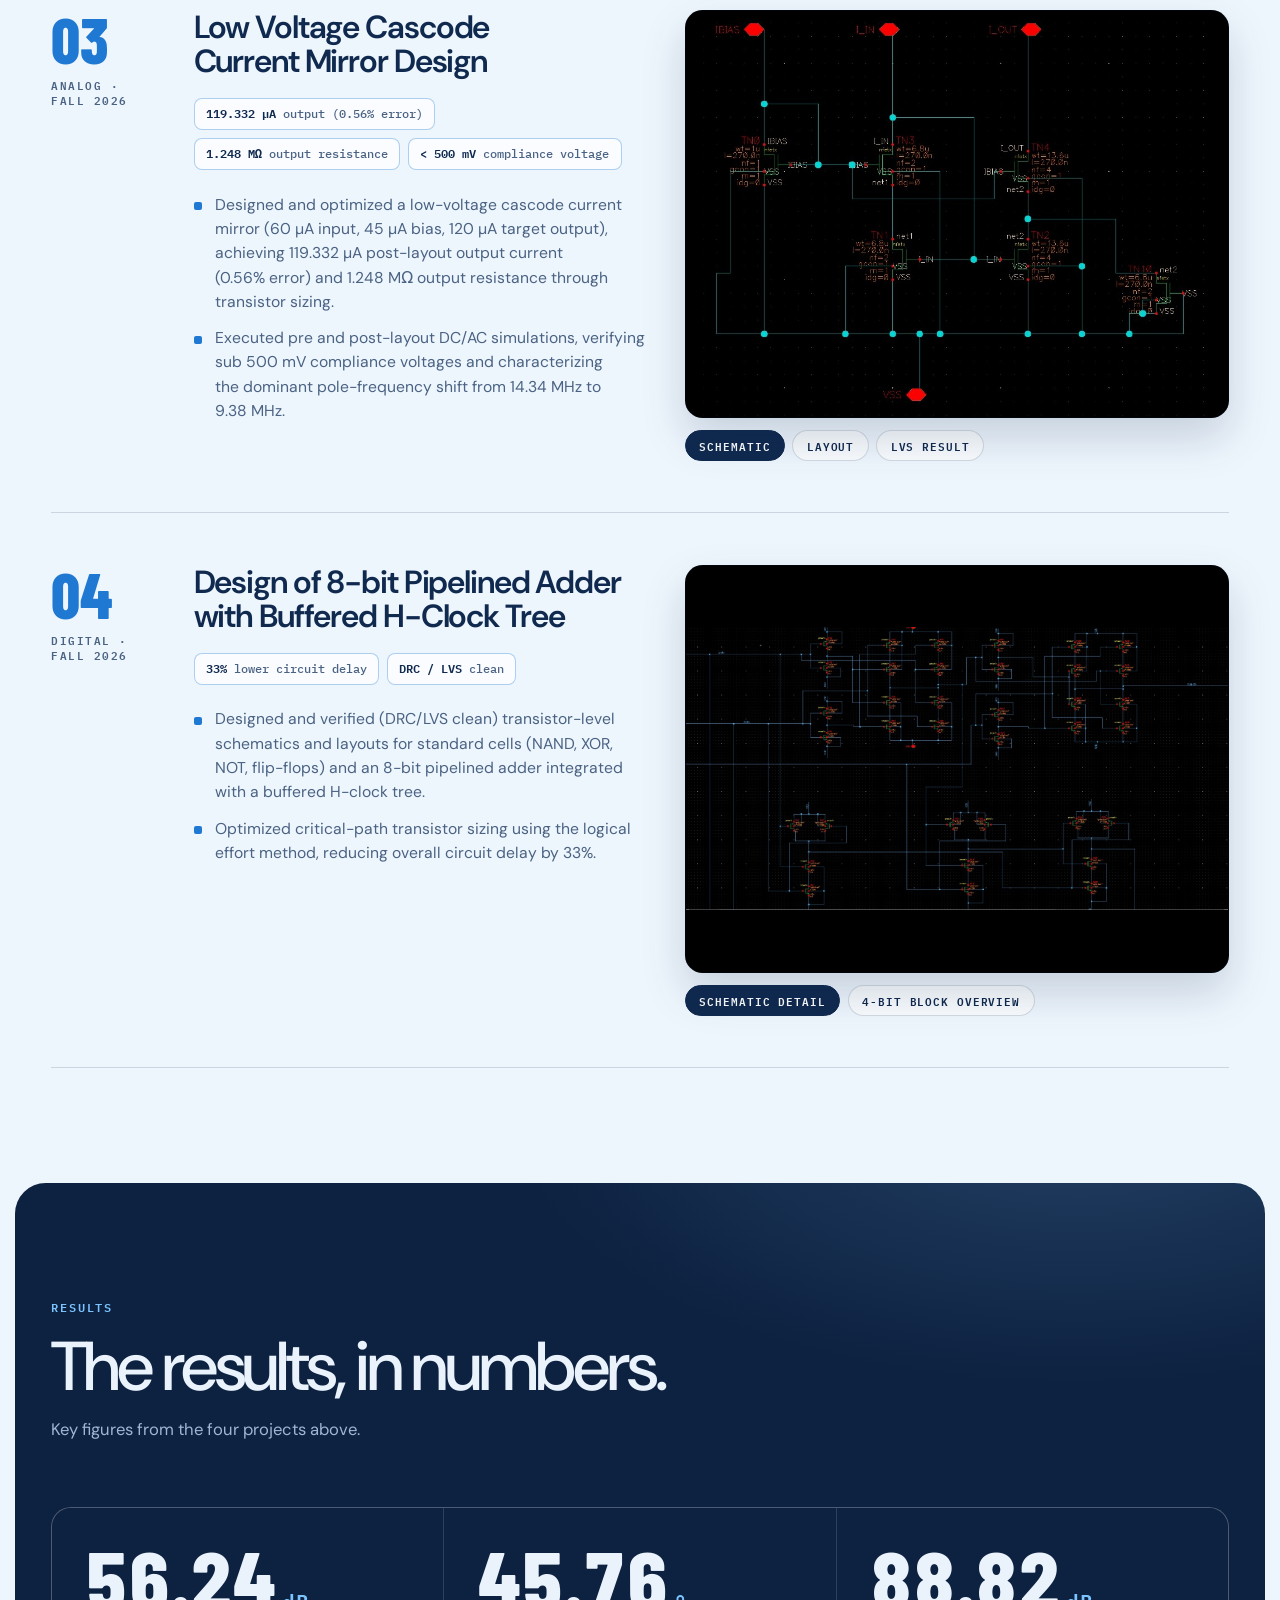
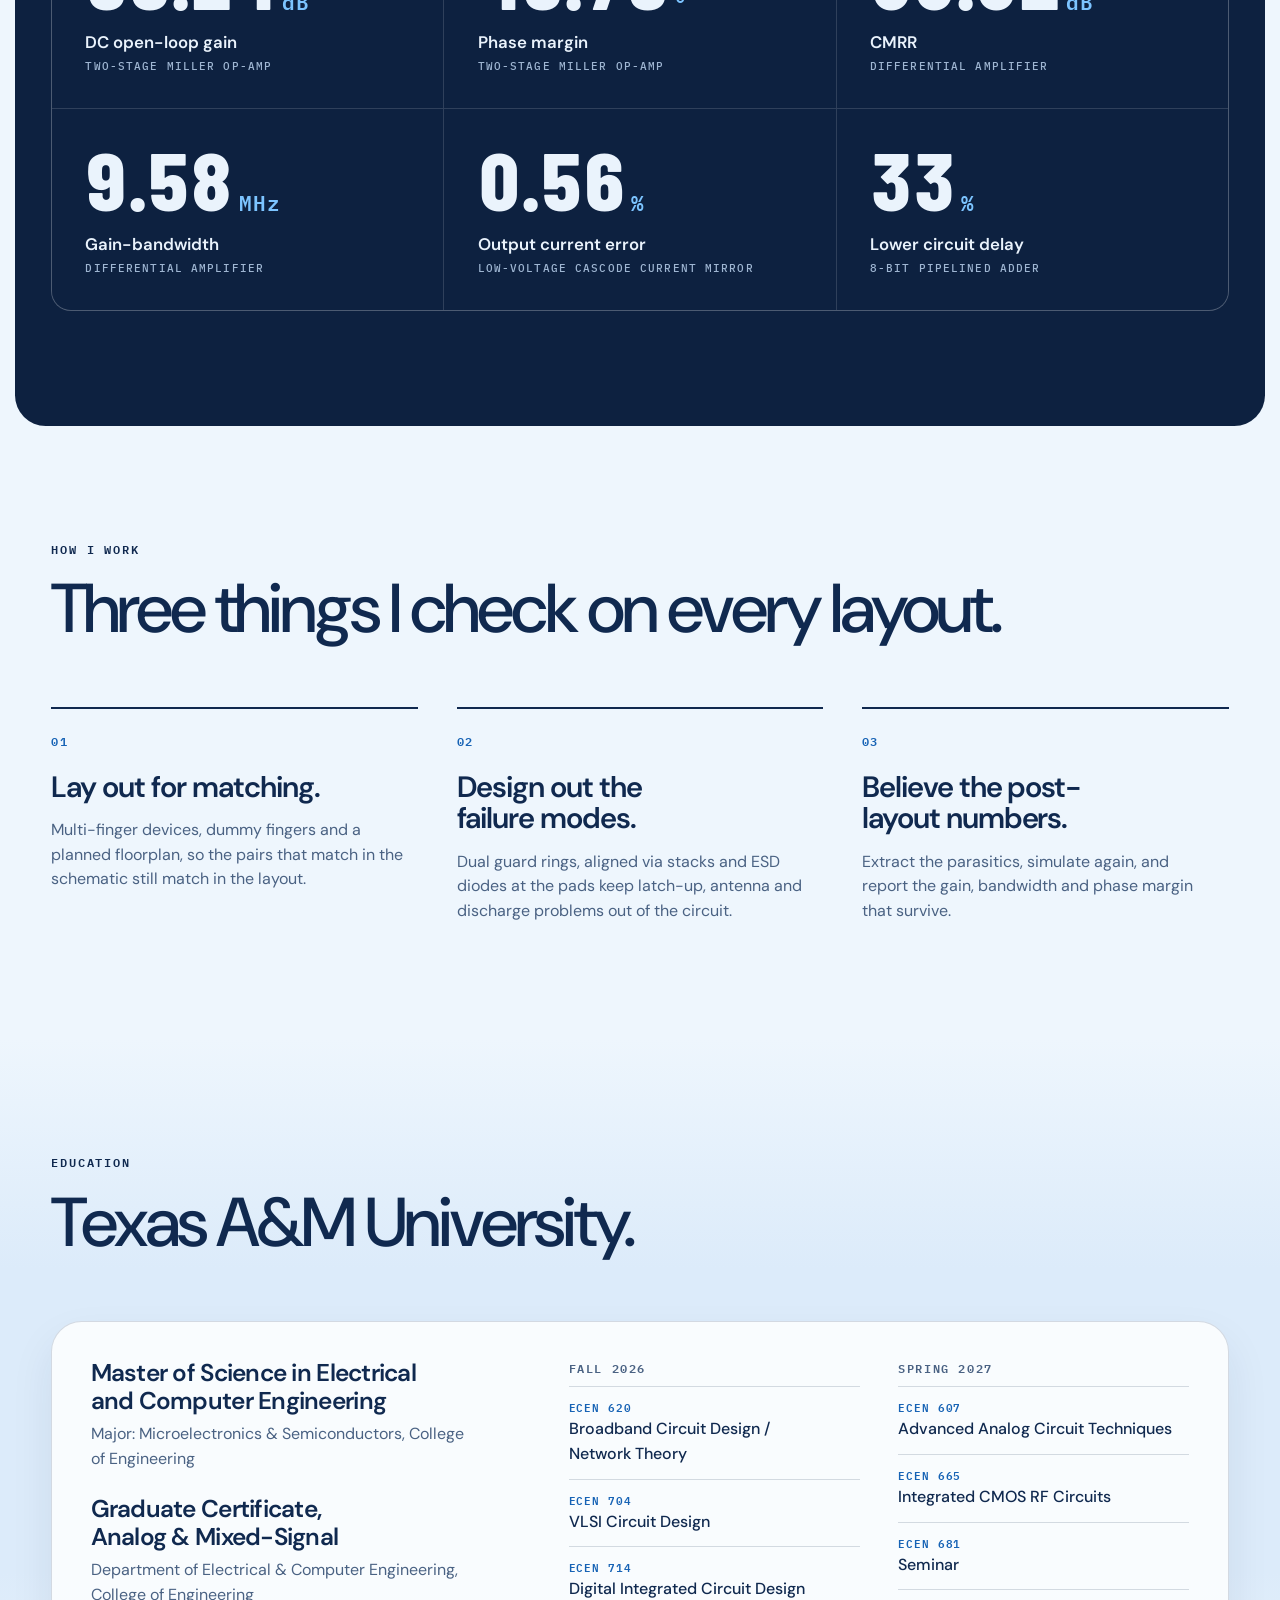
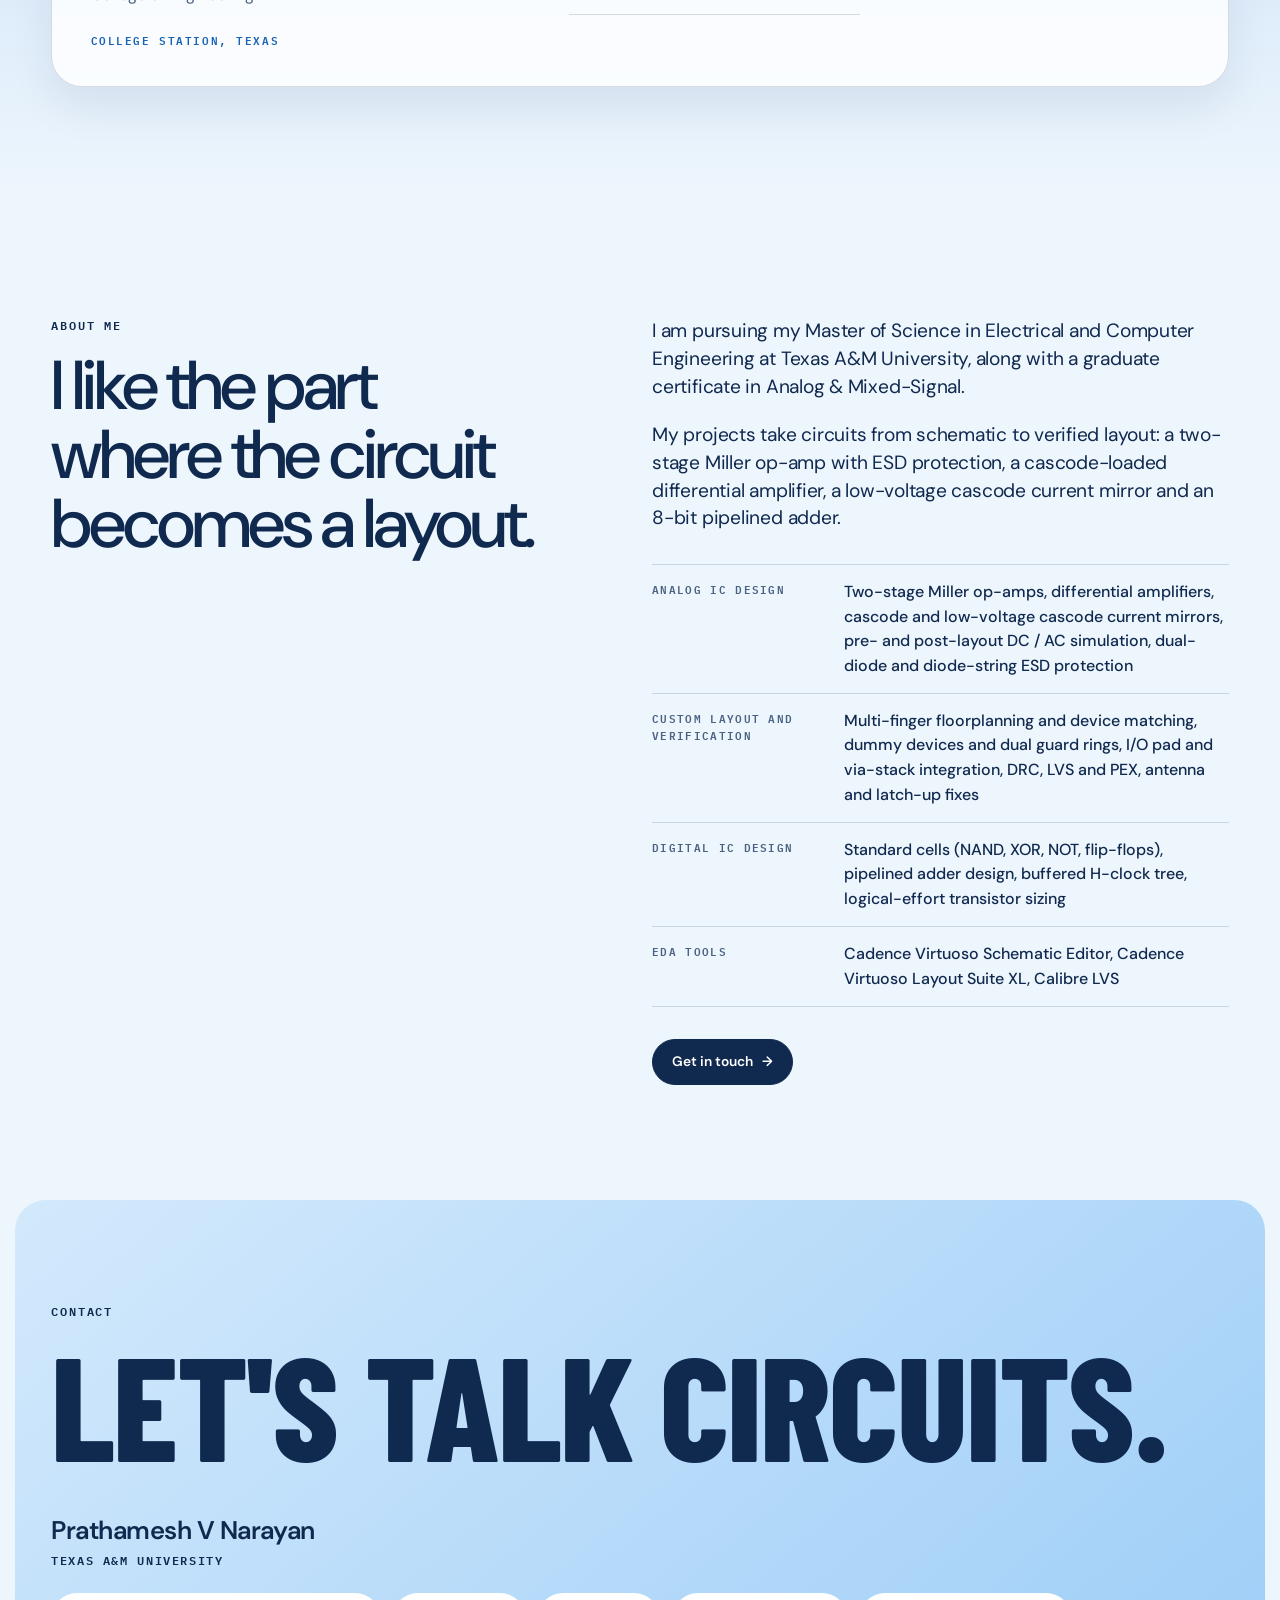
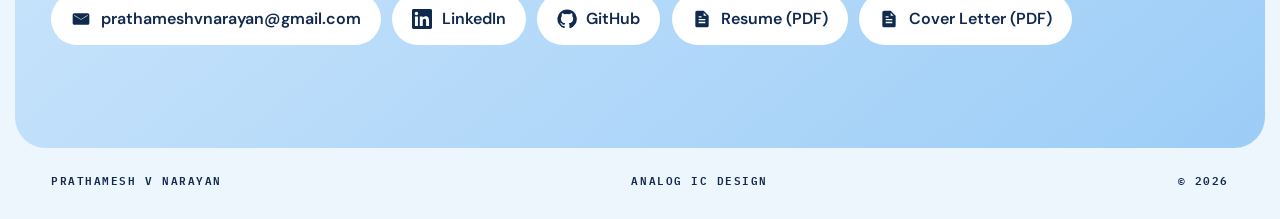
==== commit 5b466762: "Fix og:image meta tag URL in index.html" ====
--- a/index.html
+++ b/index.html
@@ -10,7 +10,7 @@
   <meta property="og:title" content="Prathamesh V Narayan | Analog IC Design">
   <meta property="og:description" content="Analog and digital IC design projects: op-amps, current mirrors, differential amplifiers and a pipelined adder, from schematic to verified layout.">
   <meta property="og:url" content="https://aggu-1507.github.io/Portfolio/">
-  <meta property="og:image" content="https://aggu-1507.github.io/Prathamesh-Portfolio/opamp-layout.png">
+  <meta property="og:image" content="https://aggu-1507.github.io/Portfolio/opamp-layout.png">
   <link rel="icon" href="data:image/svg+xml,%3Csvg xmlns='http://www.w3.org/2000/svg' viewBox='0 0 64 64'%3E%3Crect width='64' height='64' rx='12' fill='%2310294f'/%3E%3Cpath d='M14 46V18h12a9 9 0 0 1 0 18H14M36 46V18l14 28V18' fill='none' stroke='%23bfdffa' stroke-width='5' stroke-linecap='round' stroke-linejoin='round'/%3E%3C/svg%3E">
   <link rel="preconnect" href="https://fonts.googleapis.com">
   <link rel="preconnect" href="https://fonts.gstatic.com" crossorigin>
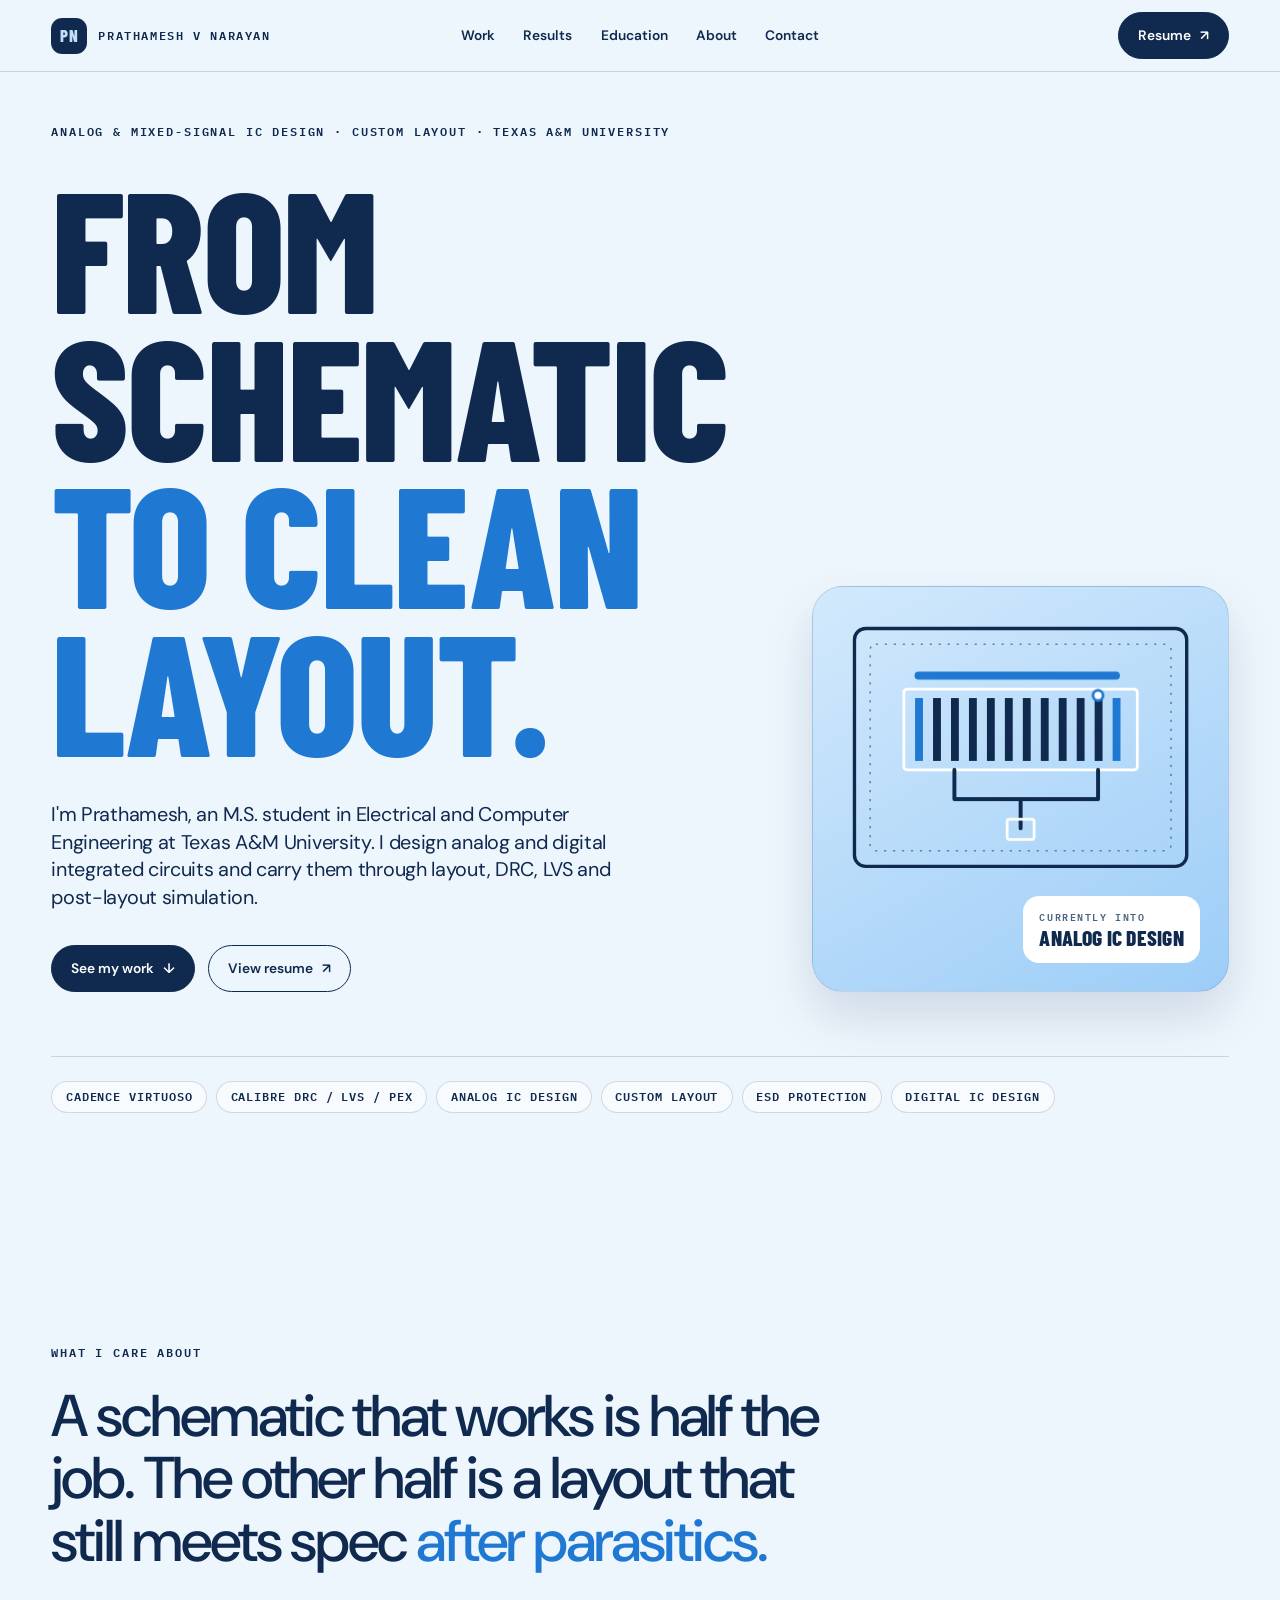
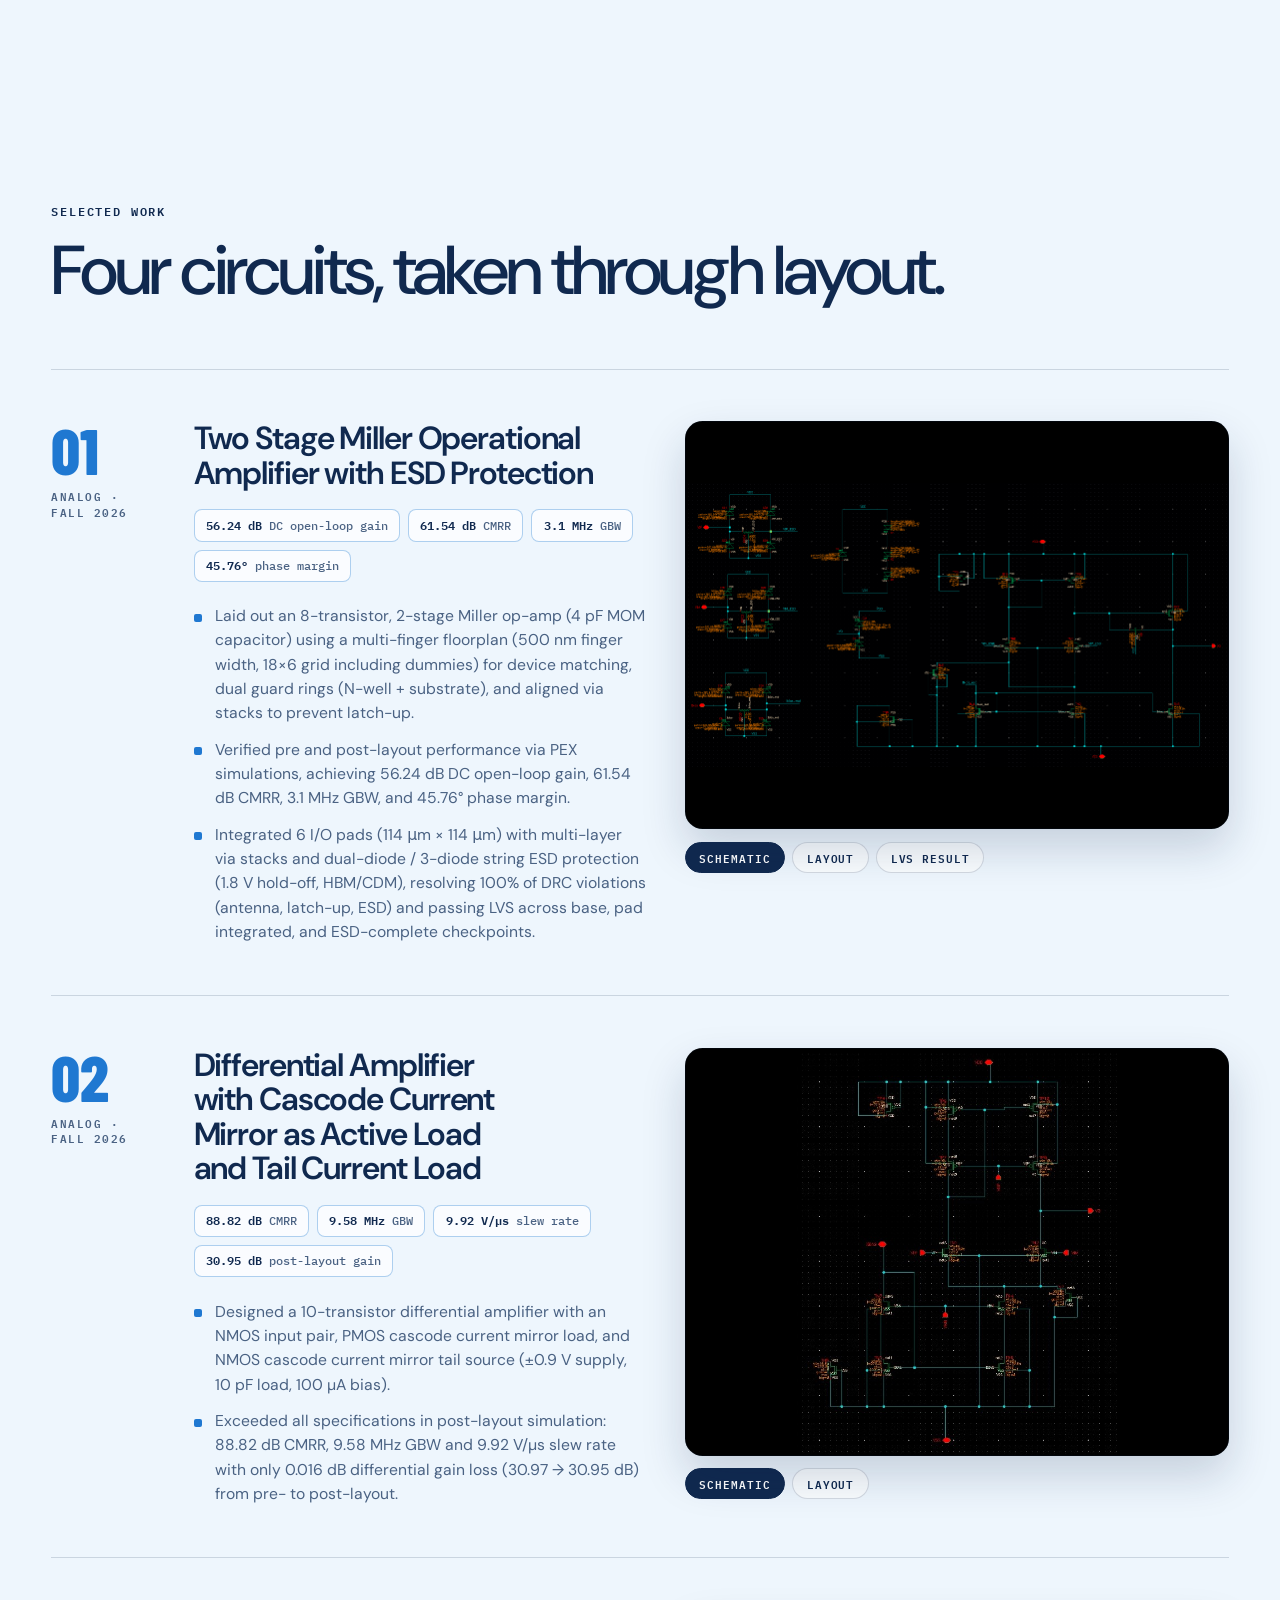
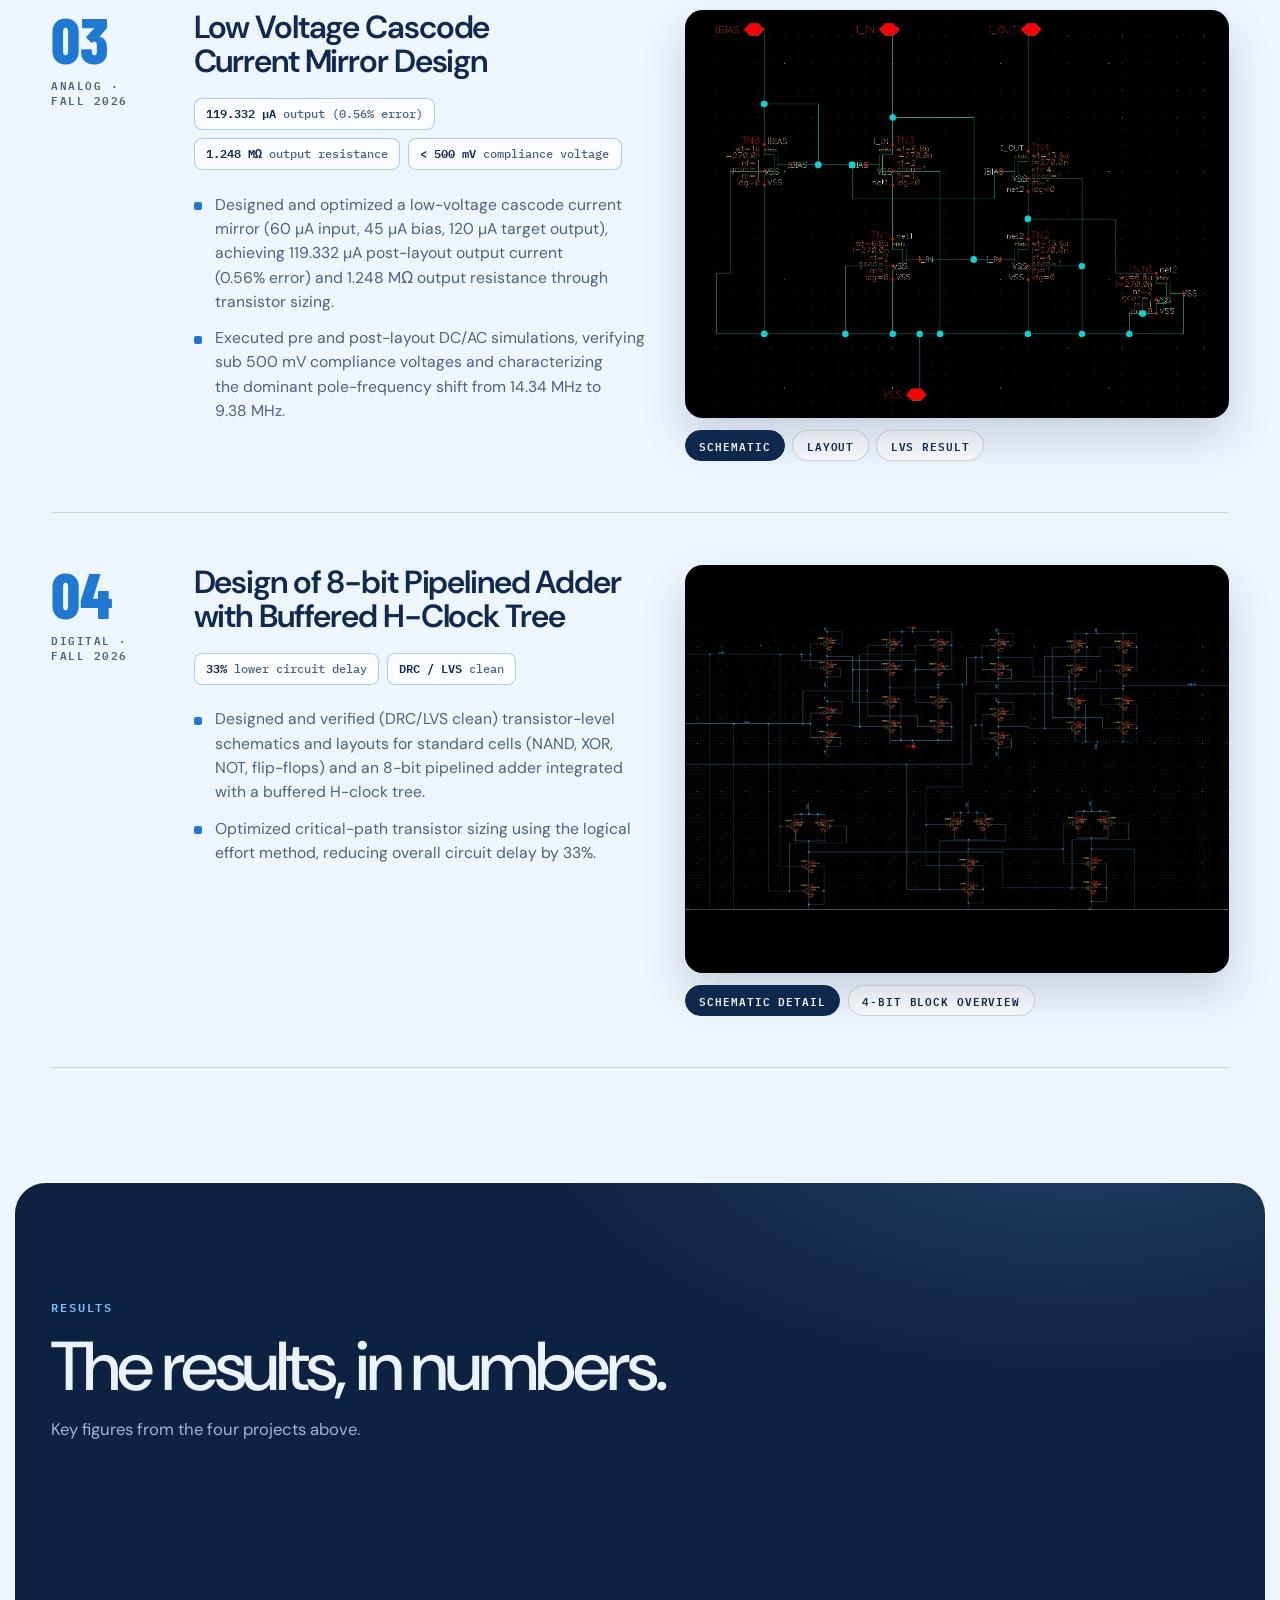
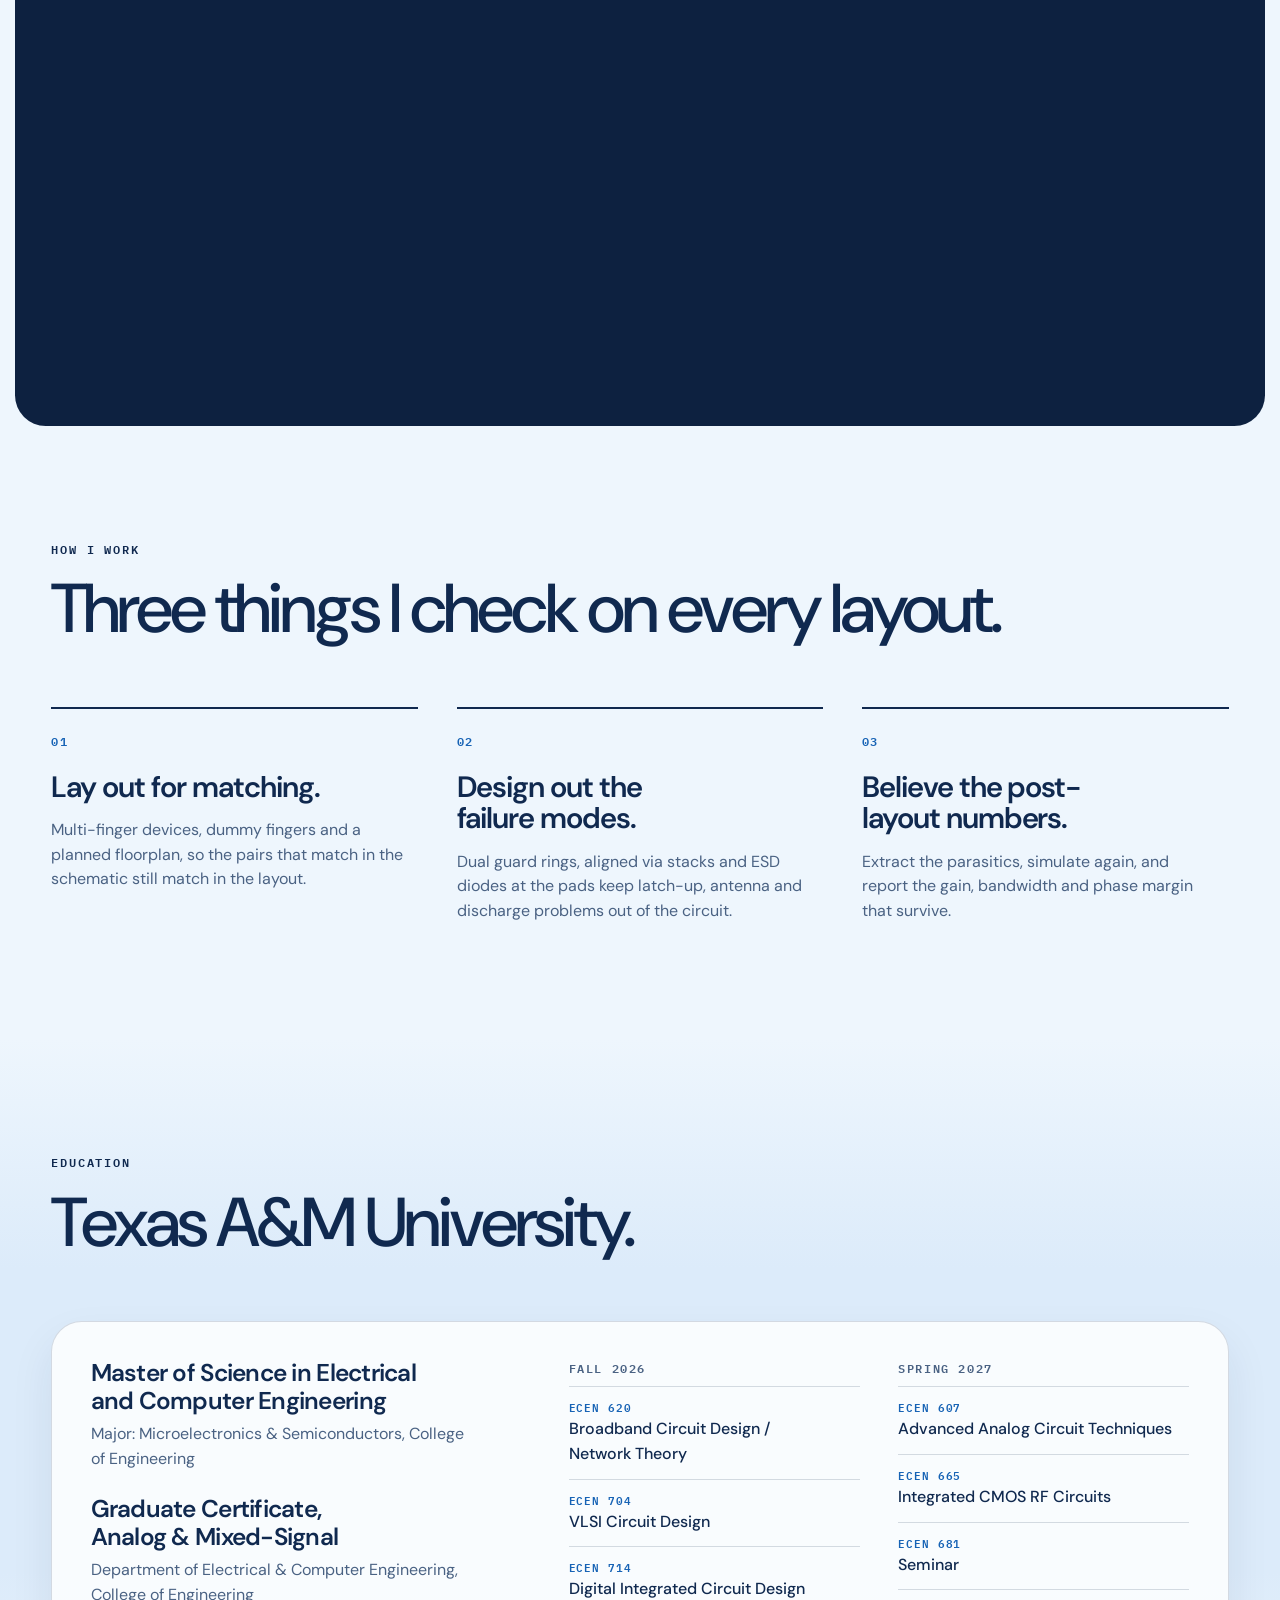
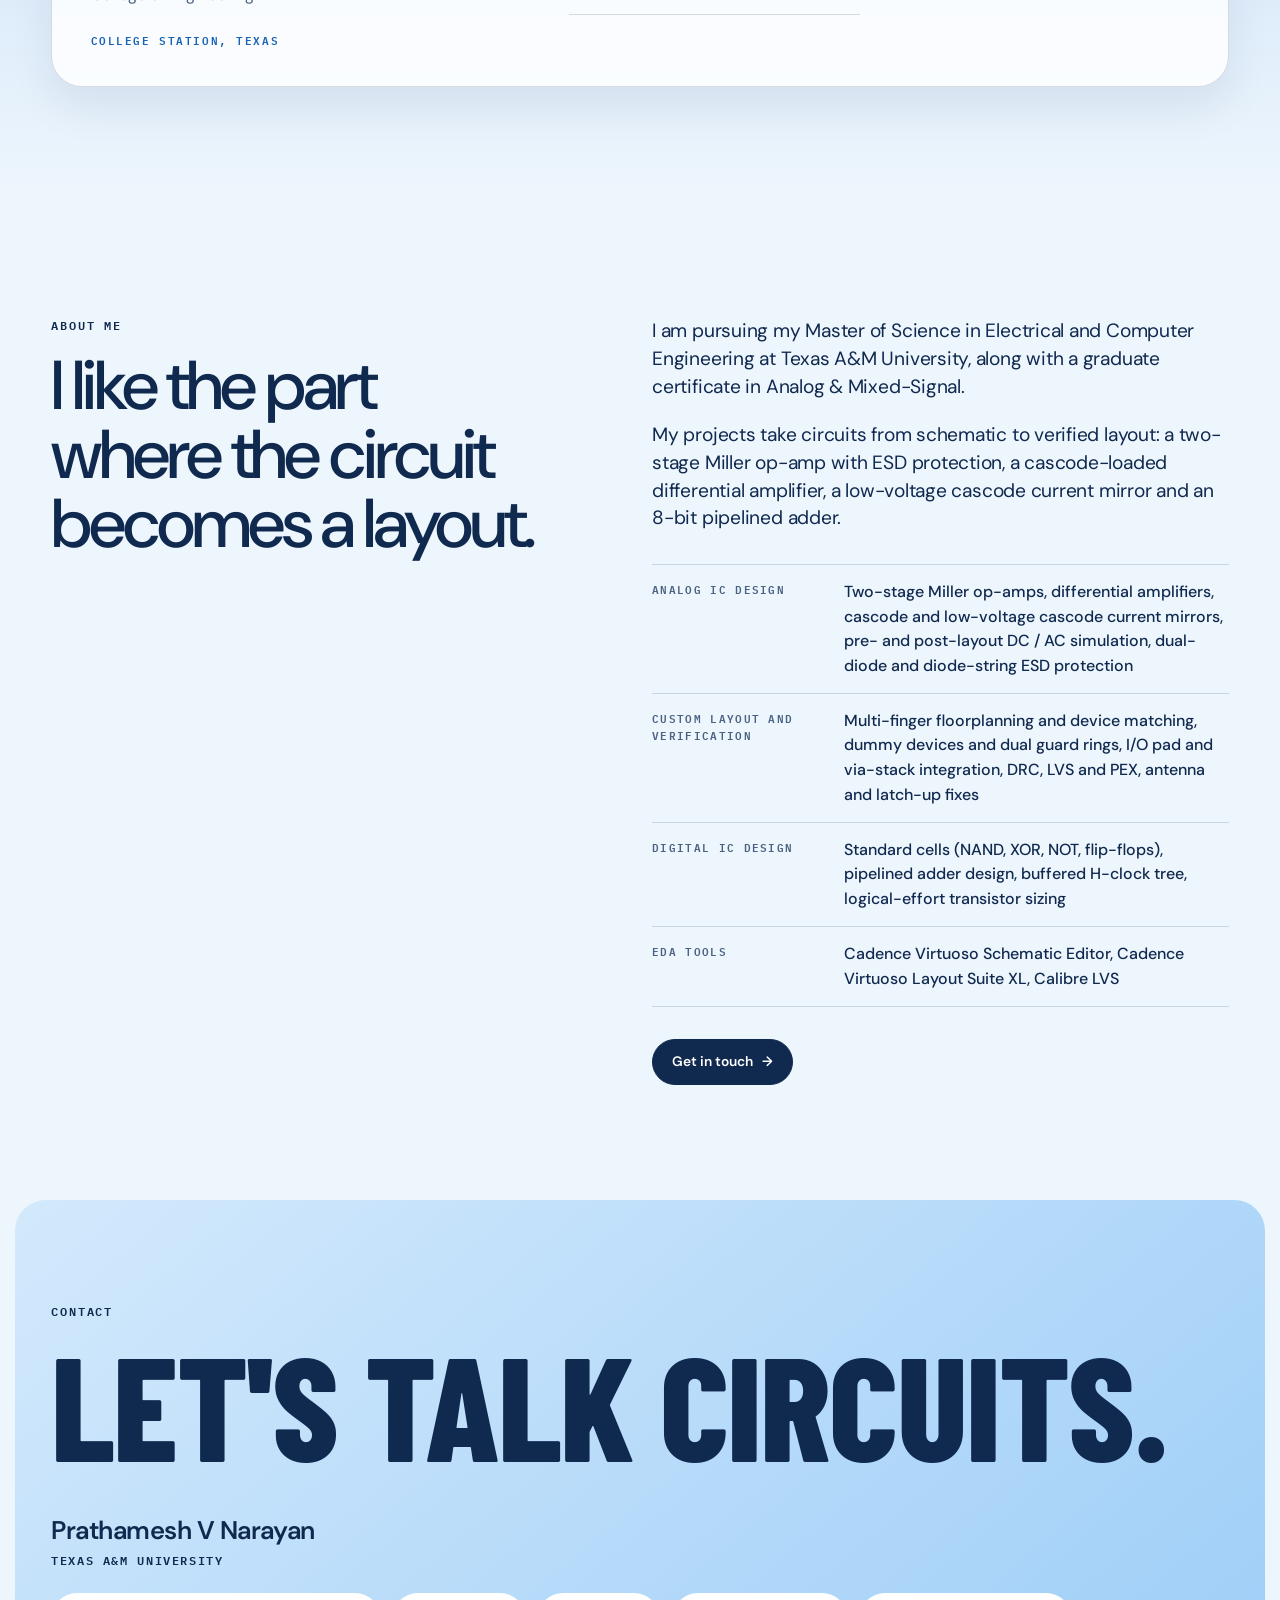
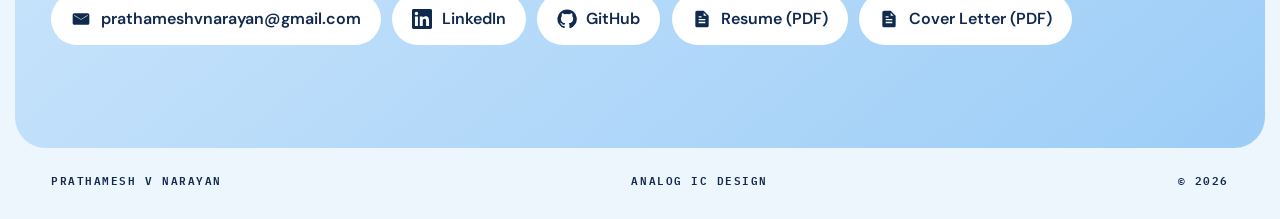
==== commit 9f4924b4: "Update Open Graph meta tags for portfolio" ====
--- a/index.html
+++ b/index.html
@@ -9,8 +9,8 @@
   <meta property="og:type" content="website">
   <meta property="og:title" content="Prathamesh V Narayan | Analog IC Design">
   <meta property="og:description" content="Analog and digital IC design projects: op-amps, current mirrors, differential amplifiers and a pipelined adder, from schematic to verified layout.">
-  <meta property="og:url" content="https://aggu-1507.github.io/Portfolio/">
-  <meta property="og:image" content="https://aggu-1507.github.io/Portfolio/opamp-layout.png">
+  <meta property="og:url" content="https://aggu-1507.github.io/Prathamesh-Portfolio/">
+  <meta property="og:image" content="https://aggu-1507.github.io/Prathamesh-Portfolio/opamp-layout.png">
   <link rel="icon" href="data:image/svg+xml,%3Csvg xmlns='http://www.w3.org/2000/svg' viewBox='0 0 64 64'%3E%3Crect width='64' height='64' rx='12' fill='%2310294f'/%3E%3Cpath d='M14 46V18h12a9 9 0 0 1 0 18H14M36 46V18l14 28V18' fill='none' stroke='%23bfdffa' stroke-width='5' stroke-linecap='round' stroke-linejoin='round'/%3E%3C/svg%3E">
   <link rel="preconnect" href="https://fonts.googleapis.com">
   <link rel="preconnect" href="https://fonts.gstatic.com" crossorigin>
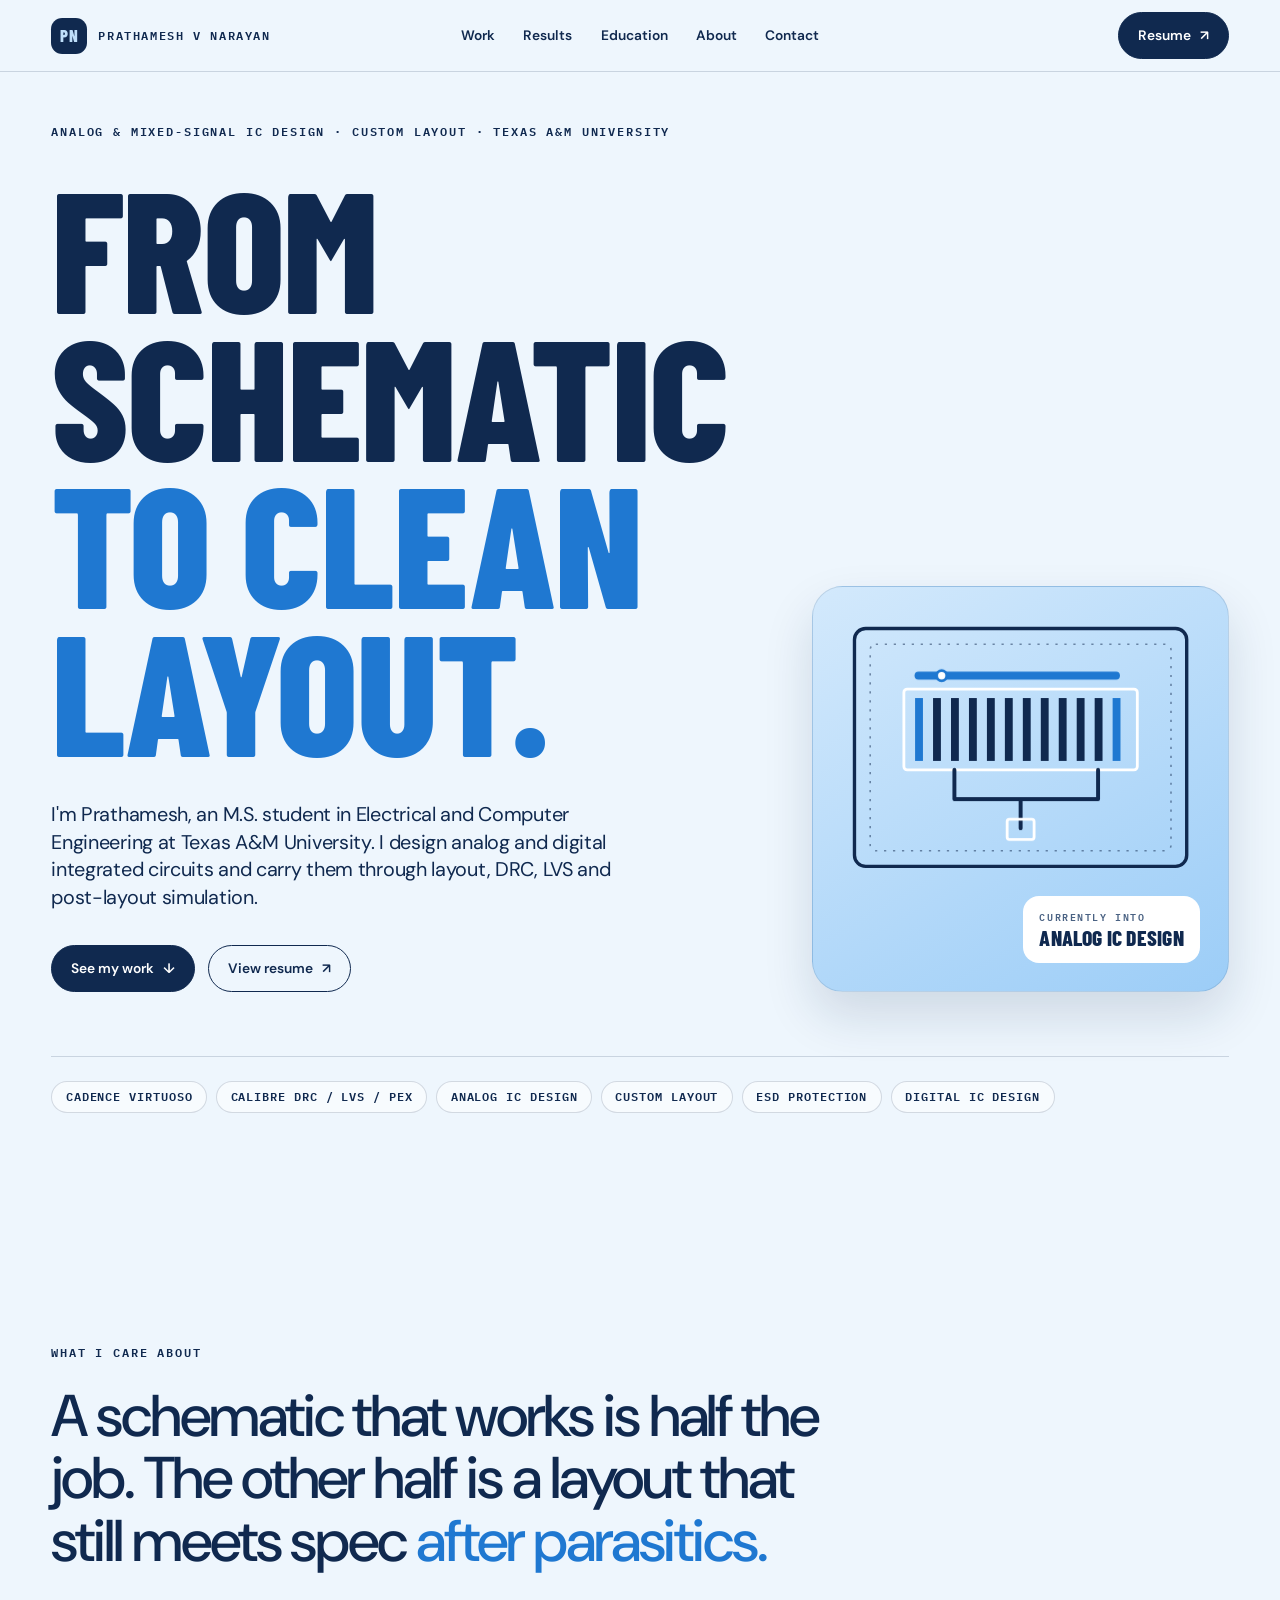
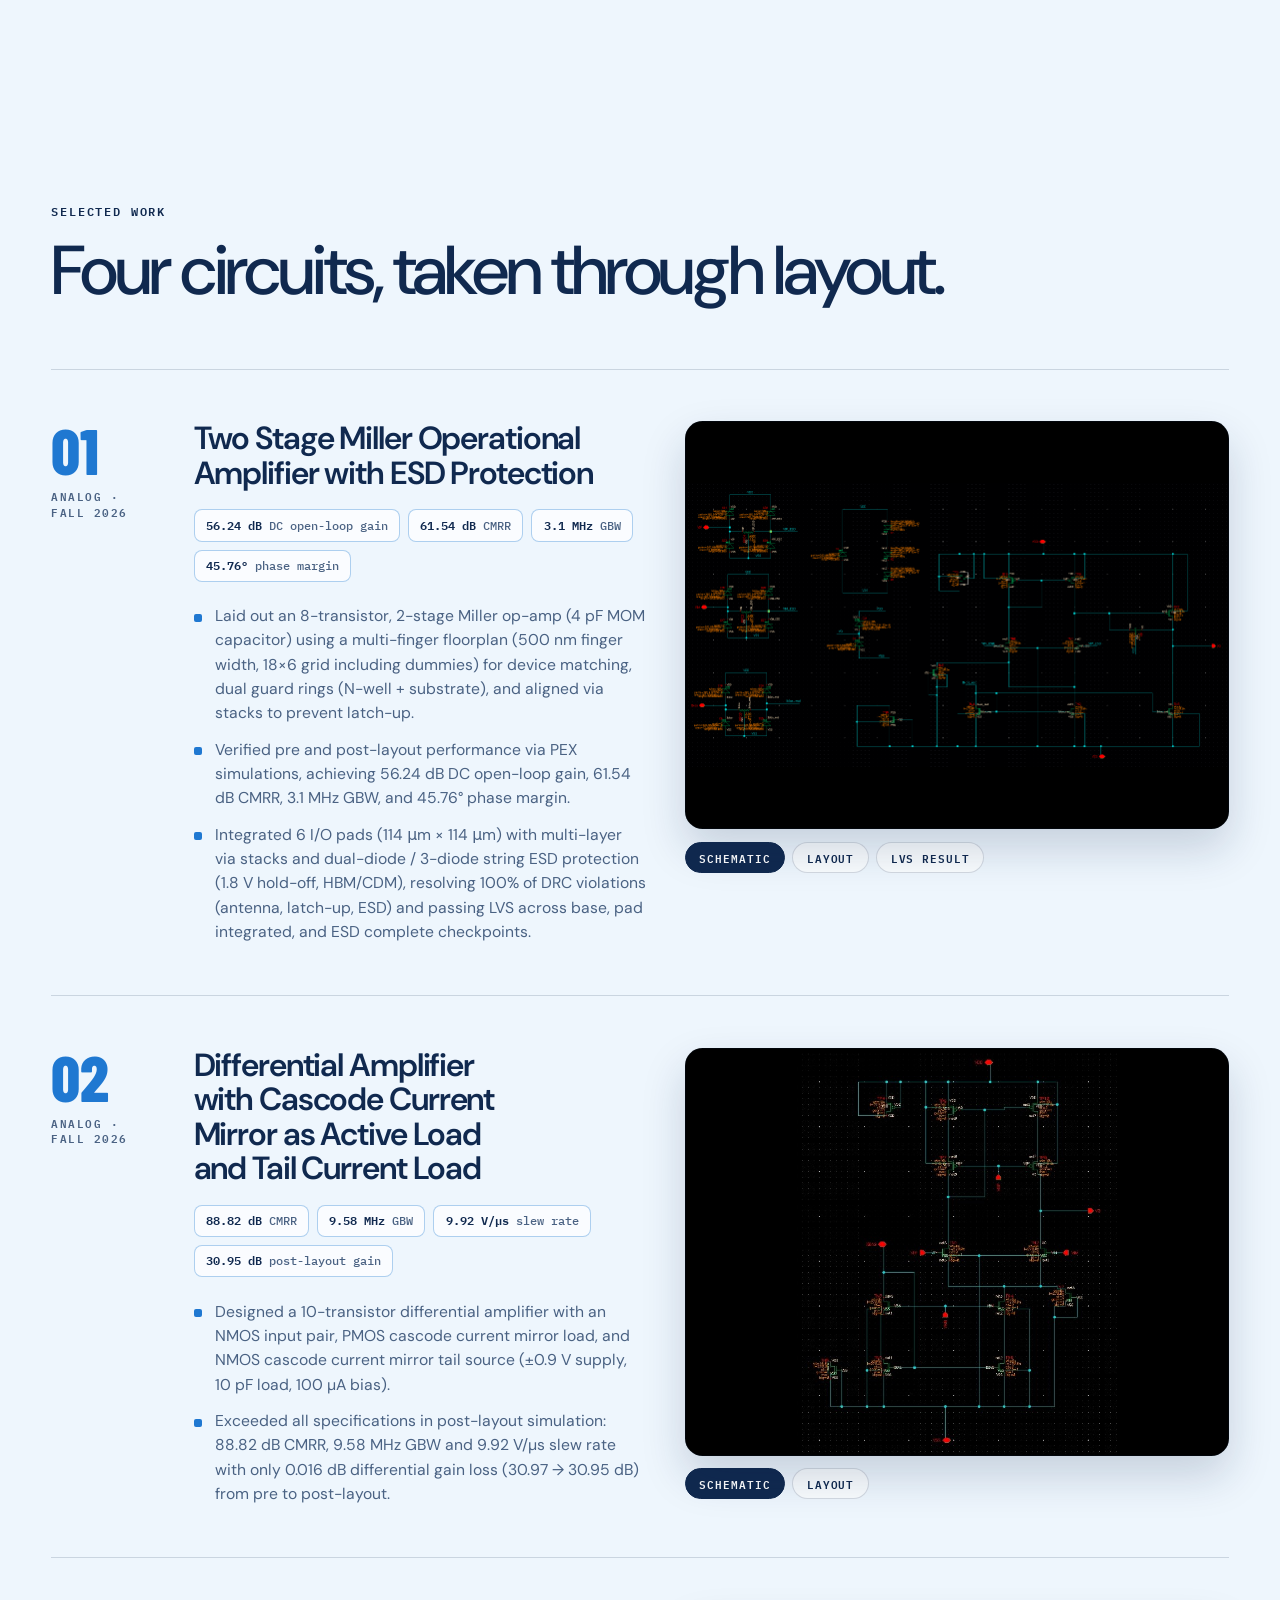
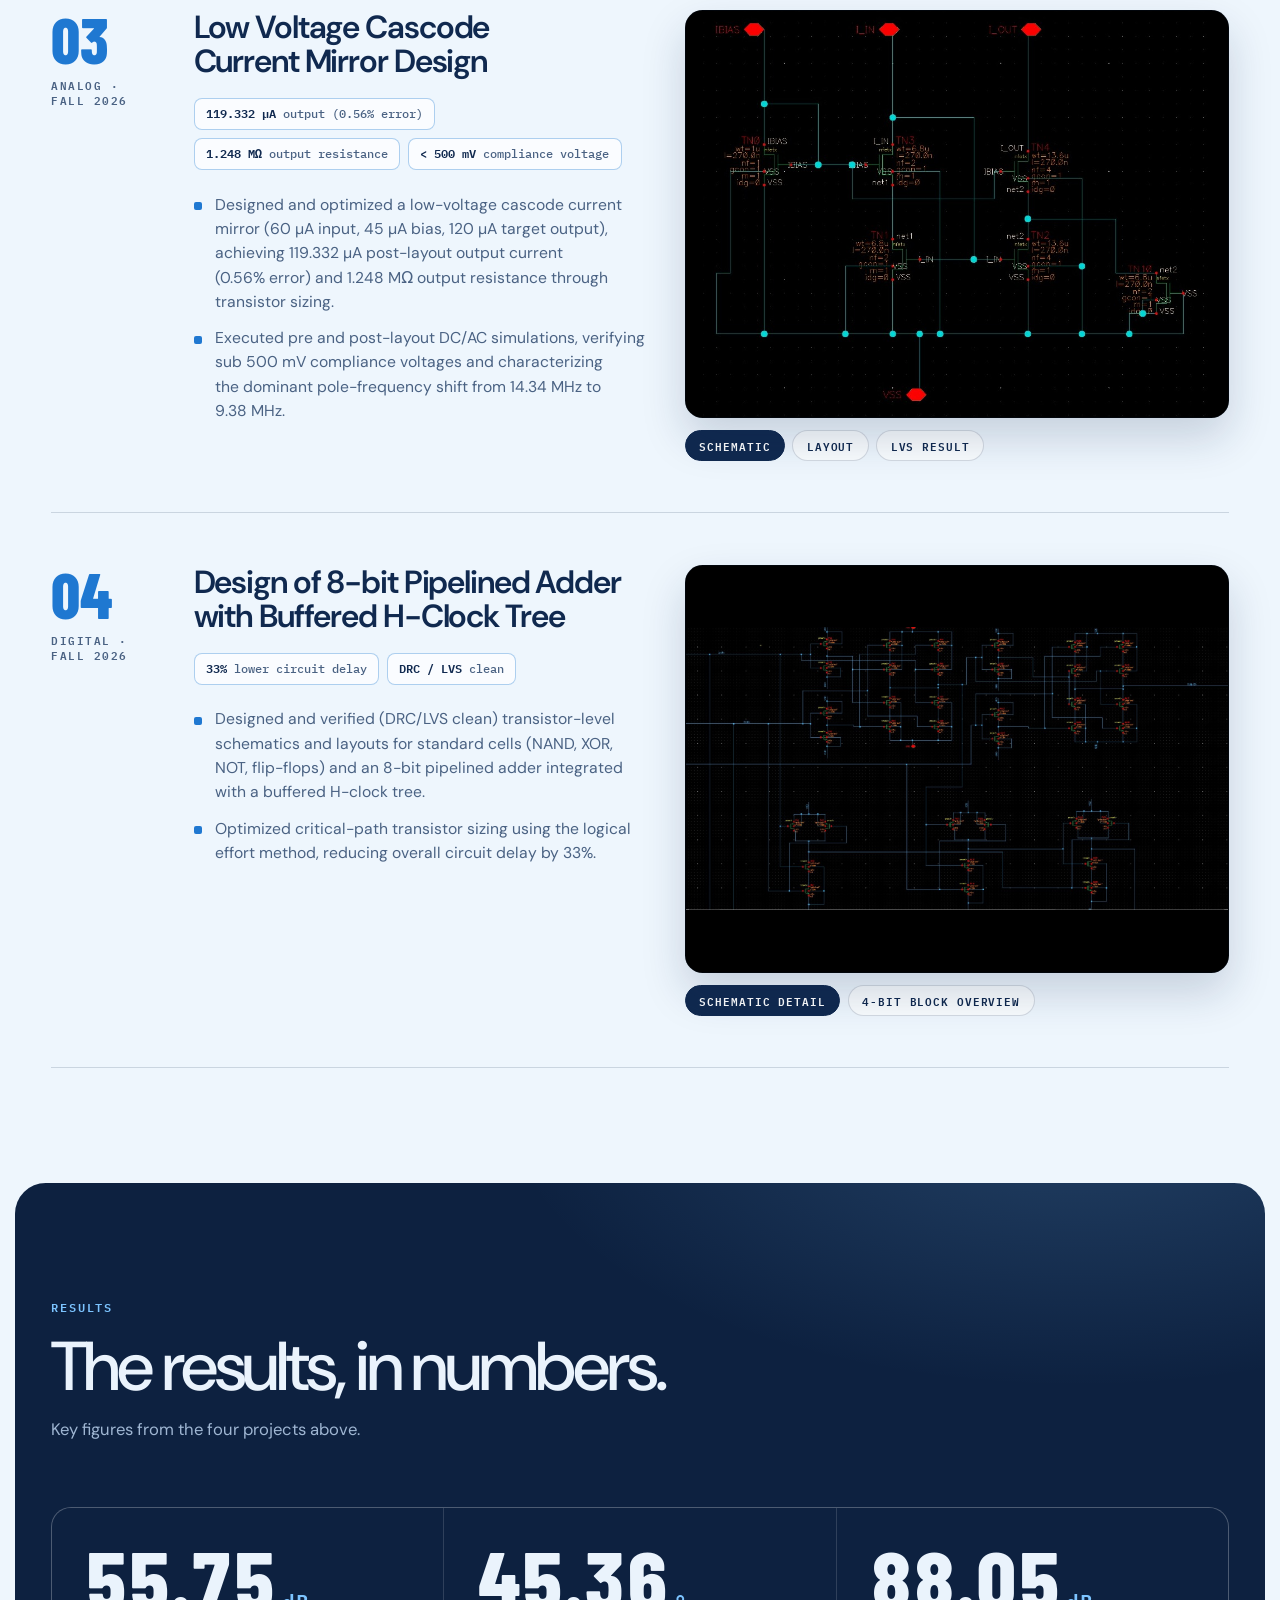
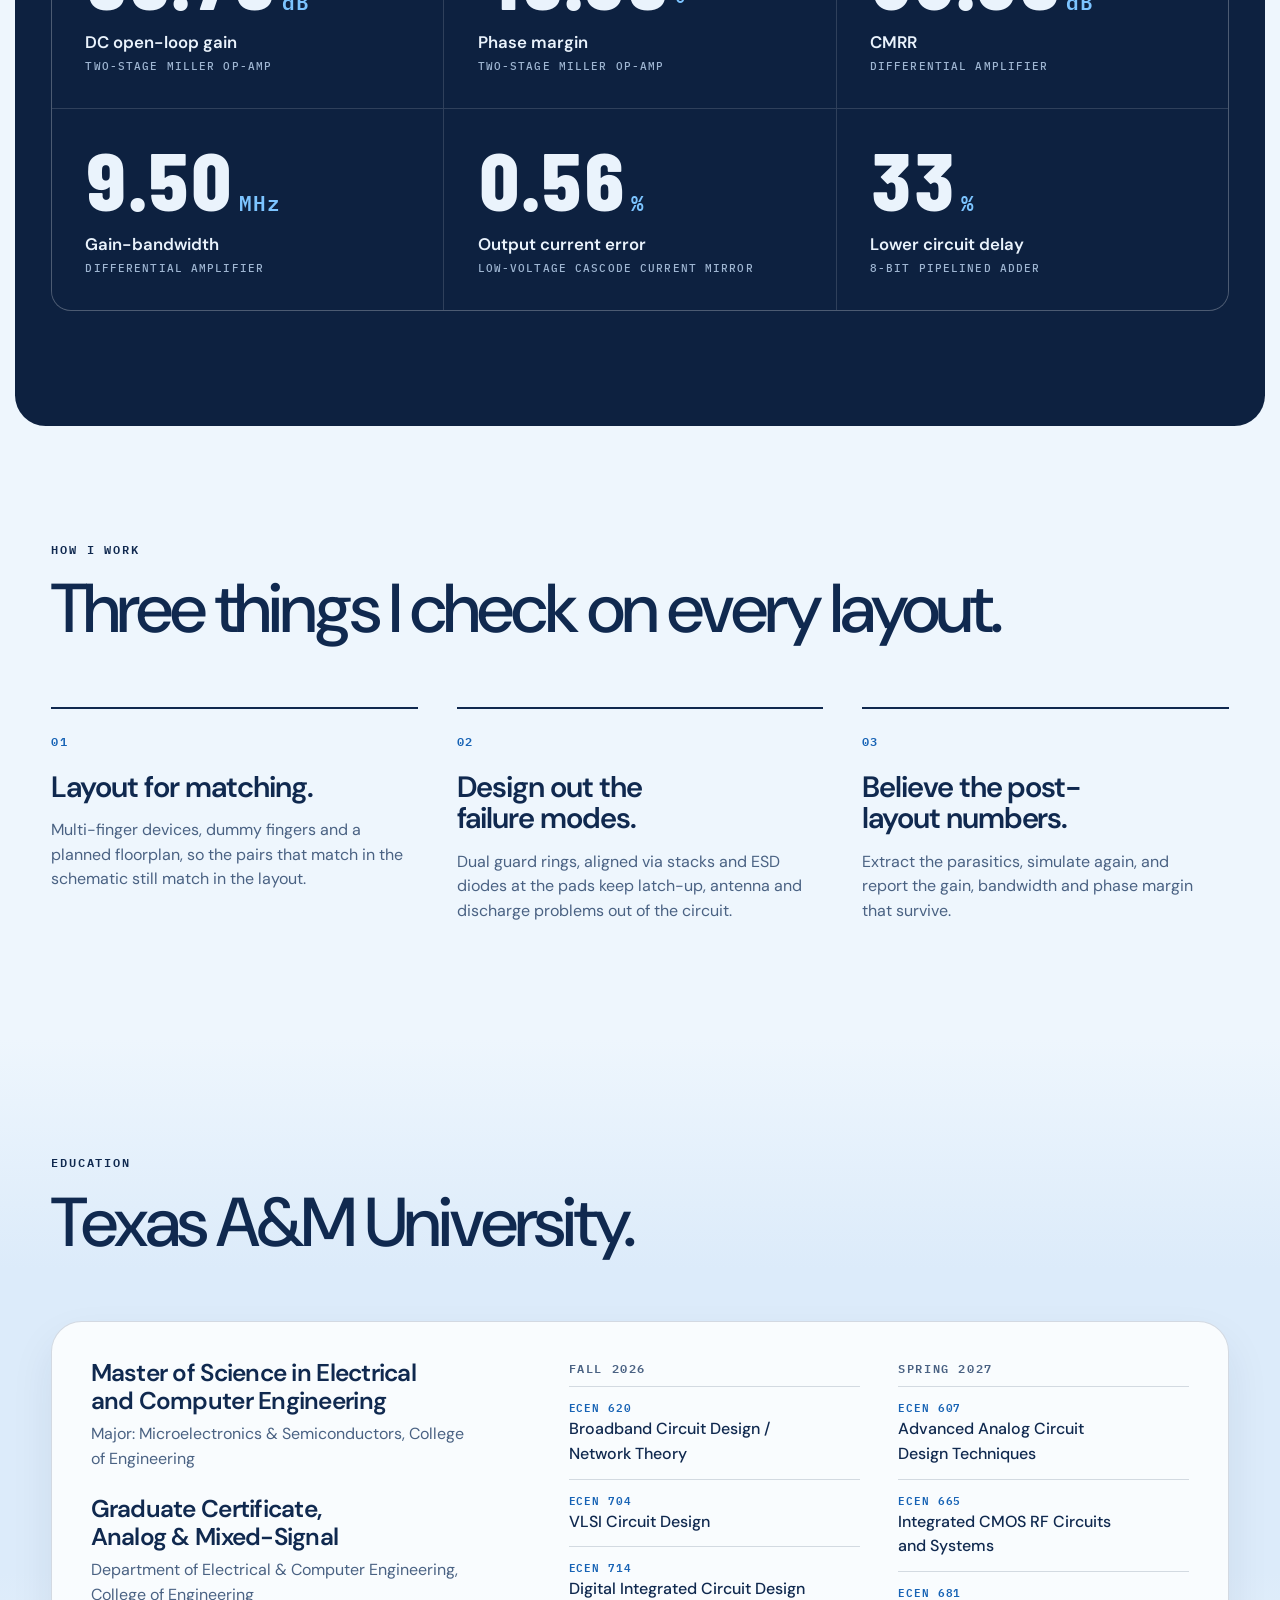
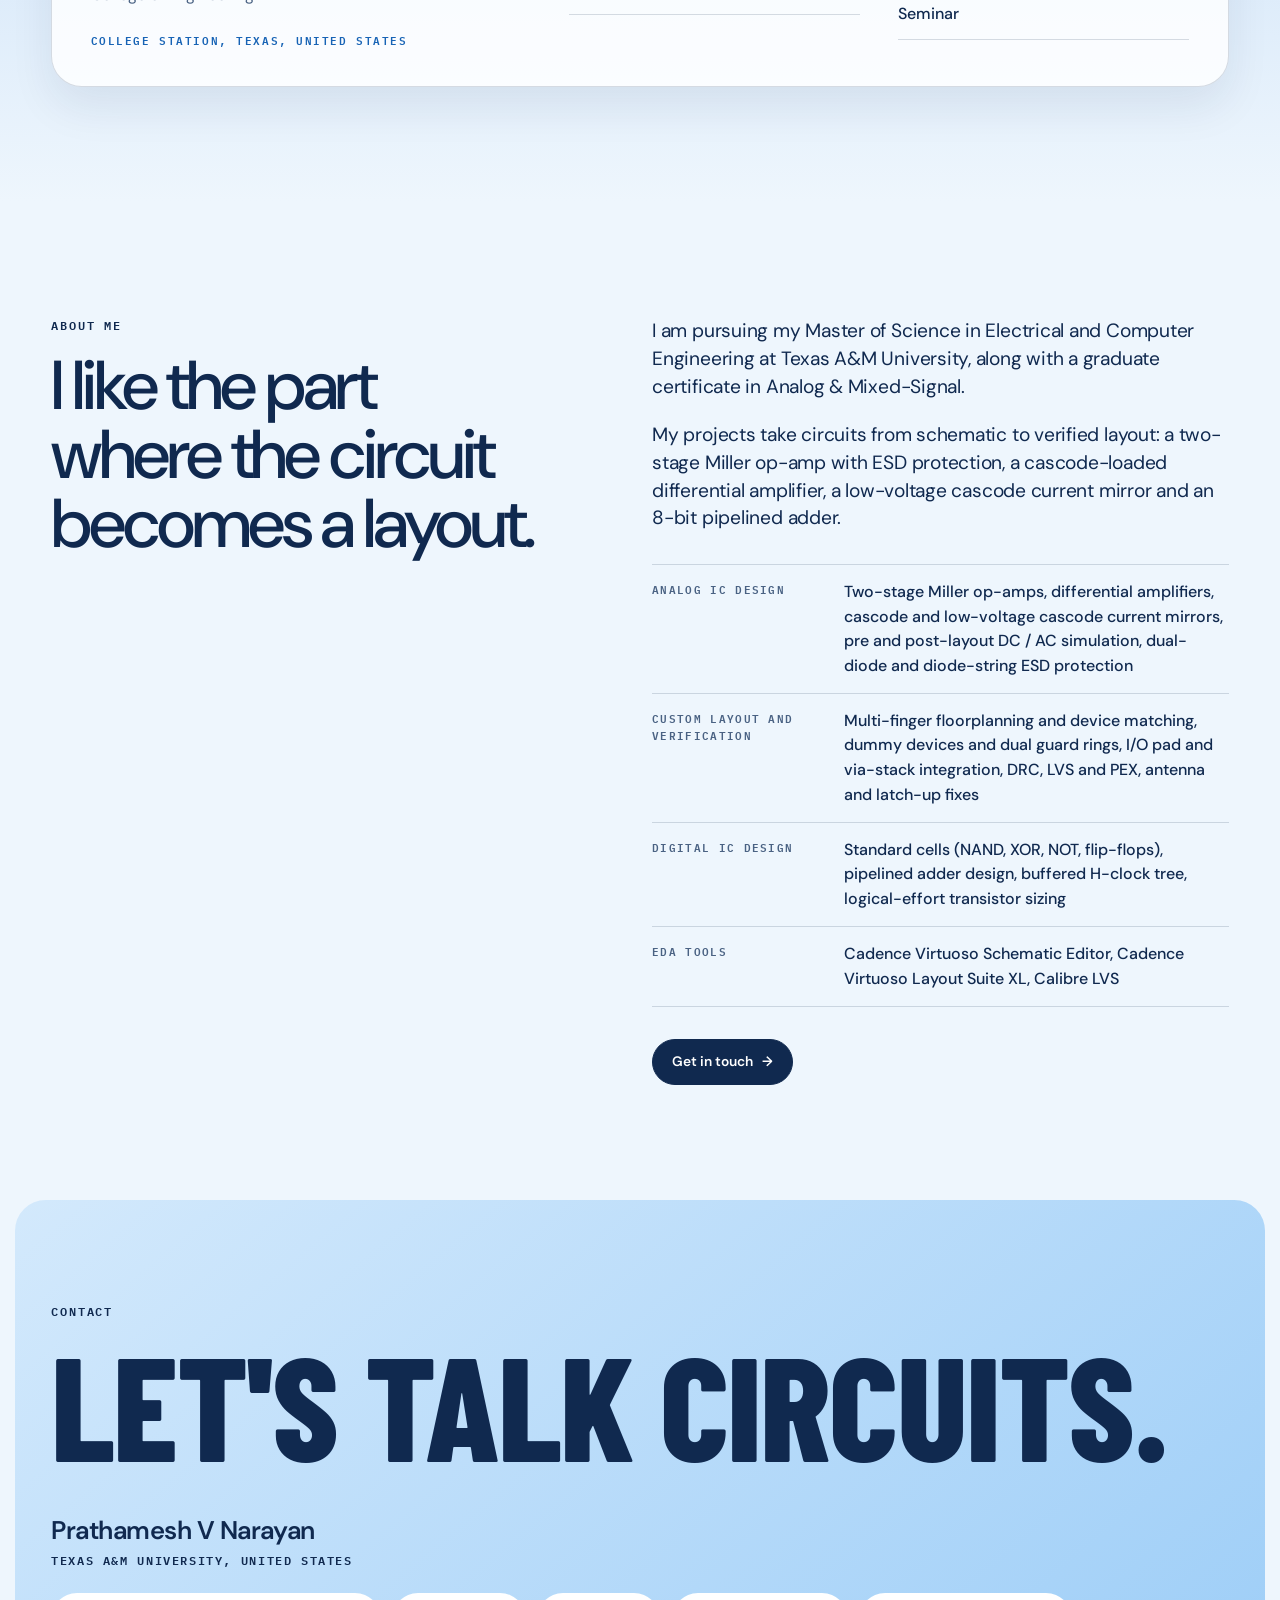
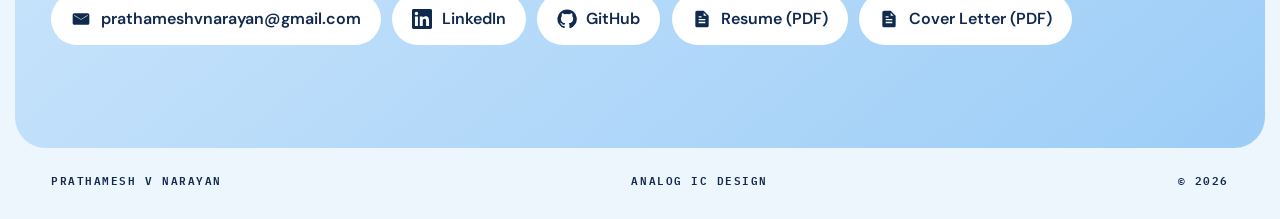
==== commit ebeb96b8: "Correct HTML content and improve clarity" ====
--- a/index.html
+++ b/index.html
@@ -130,7 +130,7 @@
           <ul class="points">
             <li>Laid out an 8-transistor, 2-stage Miller op-amp (4 pF MOM capacitor) using a multi-finger floorplan (500 nm finger width, 18×6 grid including dummies) for device matching, dual guard rings (N-well + substrate), and aligned via stacks to prevent latch-up.</li>
             <li>Verified pre and post-layout performance via PEX simulations, achieving 56.24 dB DC open-loop gain, 61.54 dB CMRR, 3.1 MHz GBW, and 45.76° phase margin.</li>
-            <li>Integrated 6 I/O pads (114 μm × 114 μm) with multi-layer via stacks and dual-diode / 3-diode string ESD protection (1.8 V hold-off, HBM/CDM), resolving 100% of DRC violations (antenna, latch-up, ESD) and passing LVS across base, pad integrated, and ESD-complete checkpoints.</li>
+            <li>Integrated 6 I/O pads (114 μm × 114 μm) with multi-layer via stacks and dual-diode / 3-diode string ESD protection (1.8 V hold-off, HBM/CDM), resolving 100% of DRC violations (antenna, latch-up, ESD) and passing LVS across base, pad integrated, and ESD complete checkpoints.</li>
           </ul>
         </div>
         <div class="viewer" data-viewer>
@@ -168,7 +168,7 @@
           </ul>
           <ul class="points">
             <li>Designed a 10-transistor differential amplifier with an NMOS input pair, PMOS cascode current mirror load, and NMOS cascode current mirror tail source (±0.9 V supply, 10 pF load, 100 µA bias).</li>
-            <li>Exceeded all specifications in post-layout simulation: 88.82 dB CMRR, 9.58 MHz GBW and 9.92 V/µs slew rate with only 0.016 dB differential gain loss (30.97 → 30.95 dB) from pre- to post-layout.</li>
+            <li>Exceeded all specifications in post-layout simulation: 88.82 dB CMRR, 9.58 MHz GBW and 9.92 V/µs slew rate with only 0.016 dB differential gain loss (30.97 → 30.95 dB) from pre to post-layout.</li>
           </ul>
         </div>
         <div class="viewer" data-viewer>
@@ -307,7 +307,7 @@
       <ol class="rules">
         <li class="rule reveal" style="--i: 0">
           <span class="rule-num">01</span>
-          <h3>Lay out for matching.</h3>
+          <h3>Layout for matching.</h3>
           <p>Multi-finger devices, dummy fingers and a planned floorplan, so the pairs that match in the schematic still match in the layout.</p>
         </li>
         <li class="rule reveal" style="--i: 1">
@@ -338,7 +338,7 @@
             <h3>Graduate Certificate, Analog &amp; Mixed-Signal</h3>
             <p>Department of Electrical &amp; Computer Engineering, College of Engineering</p>
           </div>
-          <p class="edu-place">College Station, Texas</p>
+          <p class="edu-place">College Station, Texas, United States</p>
         </div>
         <div class="edu-courses">
           <div>
@@ -352,8 +352,8 @@
           <div>
             <h4>Spring 2027</h4>
             <ul>
-              <li><span>ECEN 607</span>Advanced Analog Circuit Techniques</li>
-              <li><span>ECEN 665</span>Integrated CMOS RF Circuits</li>
+              <li><span>ECEN 607</span>Advanced Analog Circuit Design Techniques</li>
+              <li><span>ECEN 665</span>Integrated CMOS RF Circuits and Systems</li>
               <li><span>ECEN 681</span>Seminar</li>
             </ul>
           </div>
@@ -371,7 +371,7 @@
           <p>I am pursuing my Master of Science in Electrical and Computer Engineering at Texas A&amp;M University, along with a graduate certificate in Analog &amp; Mixed-Signal.</p>
           <p>My projects take circuits from schematic to verified layout: a two-stage Miller op-amp with ESD protection, a cascode-loaded differential amplifier, a low-voltage cascode current mirror and an 8-bit pipelined adder.</p>
           <dl class="toolbox">
-            <div><dt>Analog IC design</dt><dd>Two-stage Miller op-amps, differential amplifiers, cascode and low-voltage cascode current mirrors, pre- and post-layout DC / AC simulation, dual-diode and diode-string ESD protection</dd></div>
+            <div><dt>Analog IC design</dt><dd>Two-stage Miller op-amps, differential amplifiers, cascode and low-voltage cascode current mirrors, pre and post-layout DC / AC simulation, dual-diode and diode-string ESD protection</dd></div>
             <div><dt>Custom layout and verification</dt><dd>Multi-finger floorplanning and device matching, dummy devices and dual guard rings, I/O pad and via-stack integration, DRC, LVS and PEX, antenna and latch-up fixes</dd></div>
             <div><dt>Digital IC design</dt><dd>Standard cells (NAND, XOR, NOT, flip-flops), pipelined adder design, buffered H-clock tree, logical-effort transistor sizing</dd></div>
             <div><dt>EDA tools</dt><dd>Cadence Virtuoso Schematic Editor, Cadence Virtuoso Layout Suite XL, Calibre LVS</dd></div>
@@ -385,7 +385,7 @@
       <p class="eyebrow">Contact</p>
       <h2 class="display contact-title" id="contact-title">Let's talk circuits.</h2>
       <p class="contact-name">Prathamesh V Narayan</p>
-      <p class="contact-place">Texas A&amp;M University</p>
+      <p class="contact-place">Texas A&amp;M University, United States</p>
       <div class="contact-links">
         <a class="contact-link" href="mailto:prathameshvnarayan@gmail.com">
           <svg viewBox="0 0 24 24" width="20" height="20" aria-hidden="true"><path fill="currentColor" d="M4 5h16a2 2 0 0 1 2 2v10a2 2 0 0 1-2 2H4a2 2 0 0 1-2-2V7a2 2 0 0 1 2-2Zm0 2.2V8l8 5 8-5v-.8l-8 5-8-5Z"/></svg>
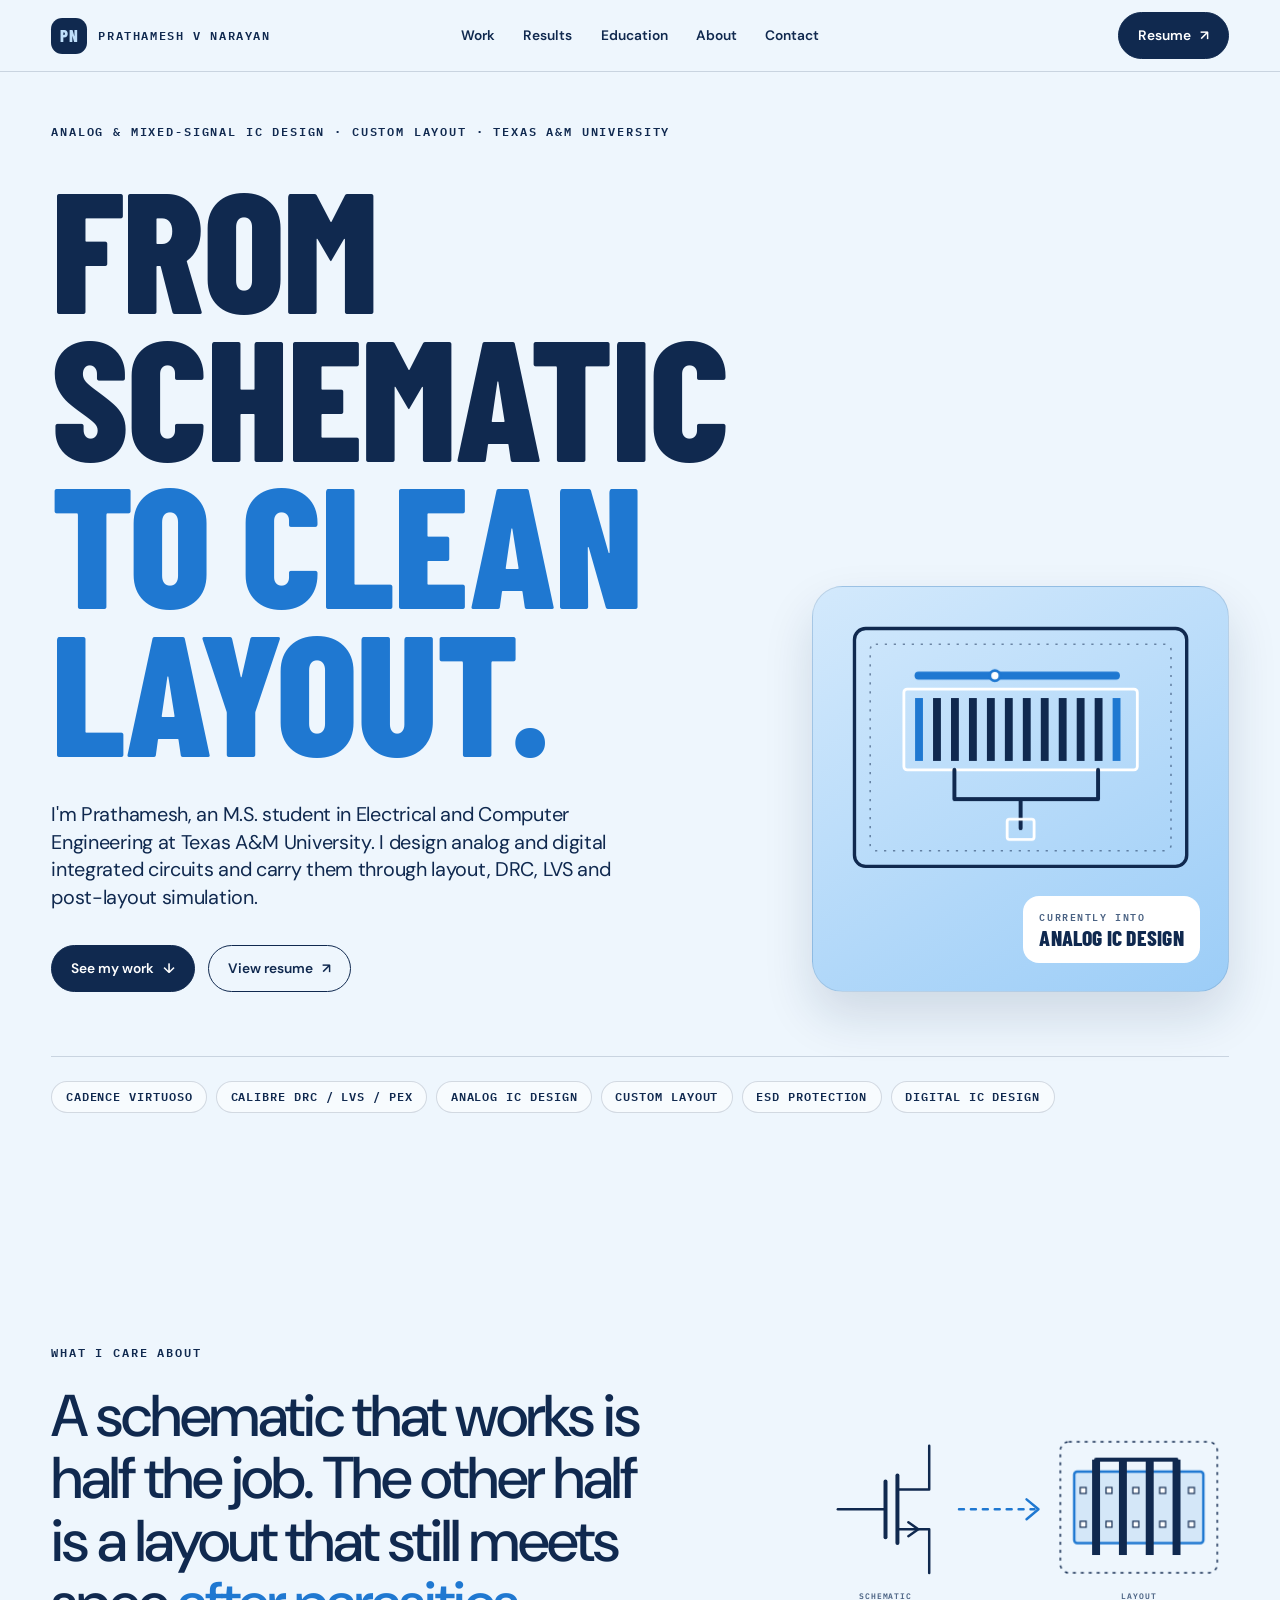
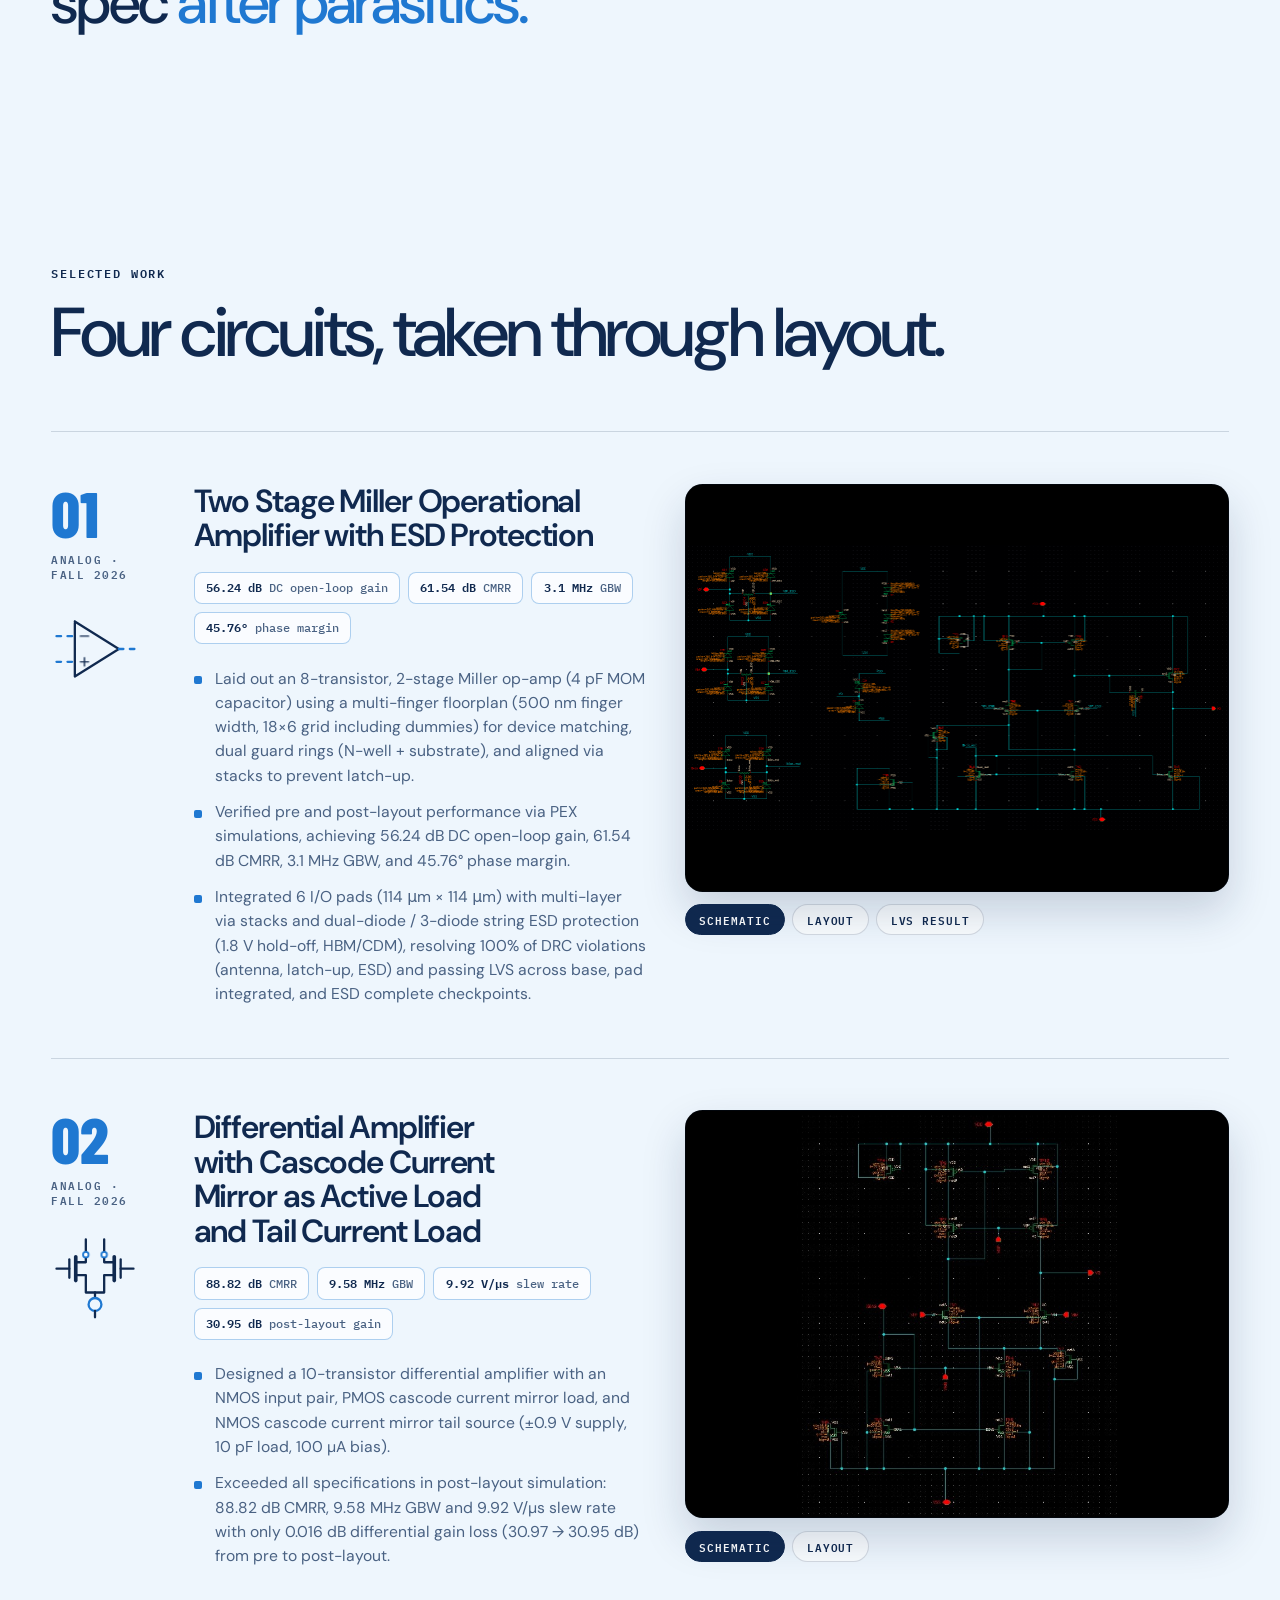
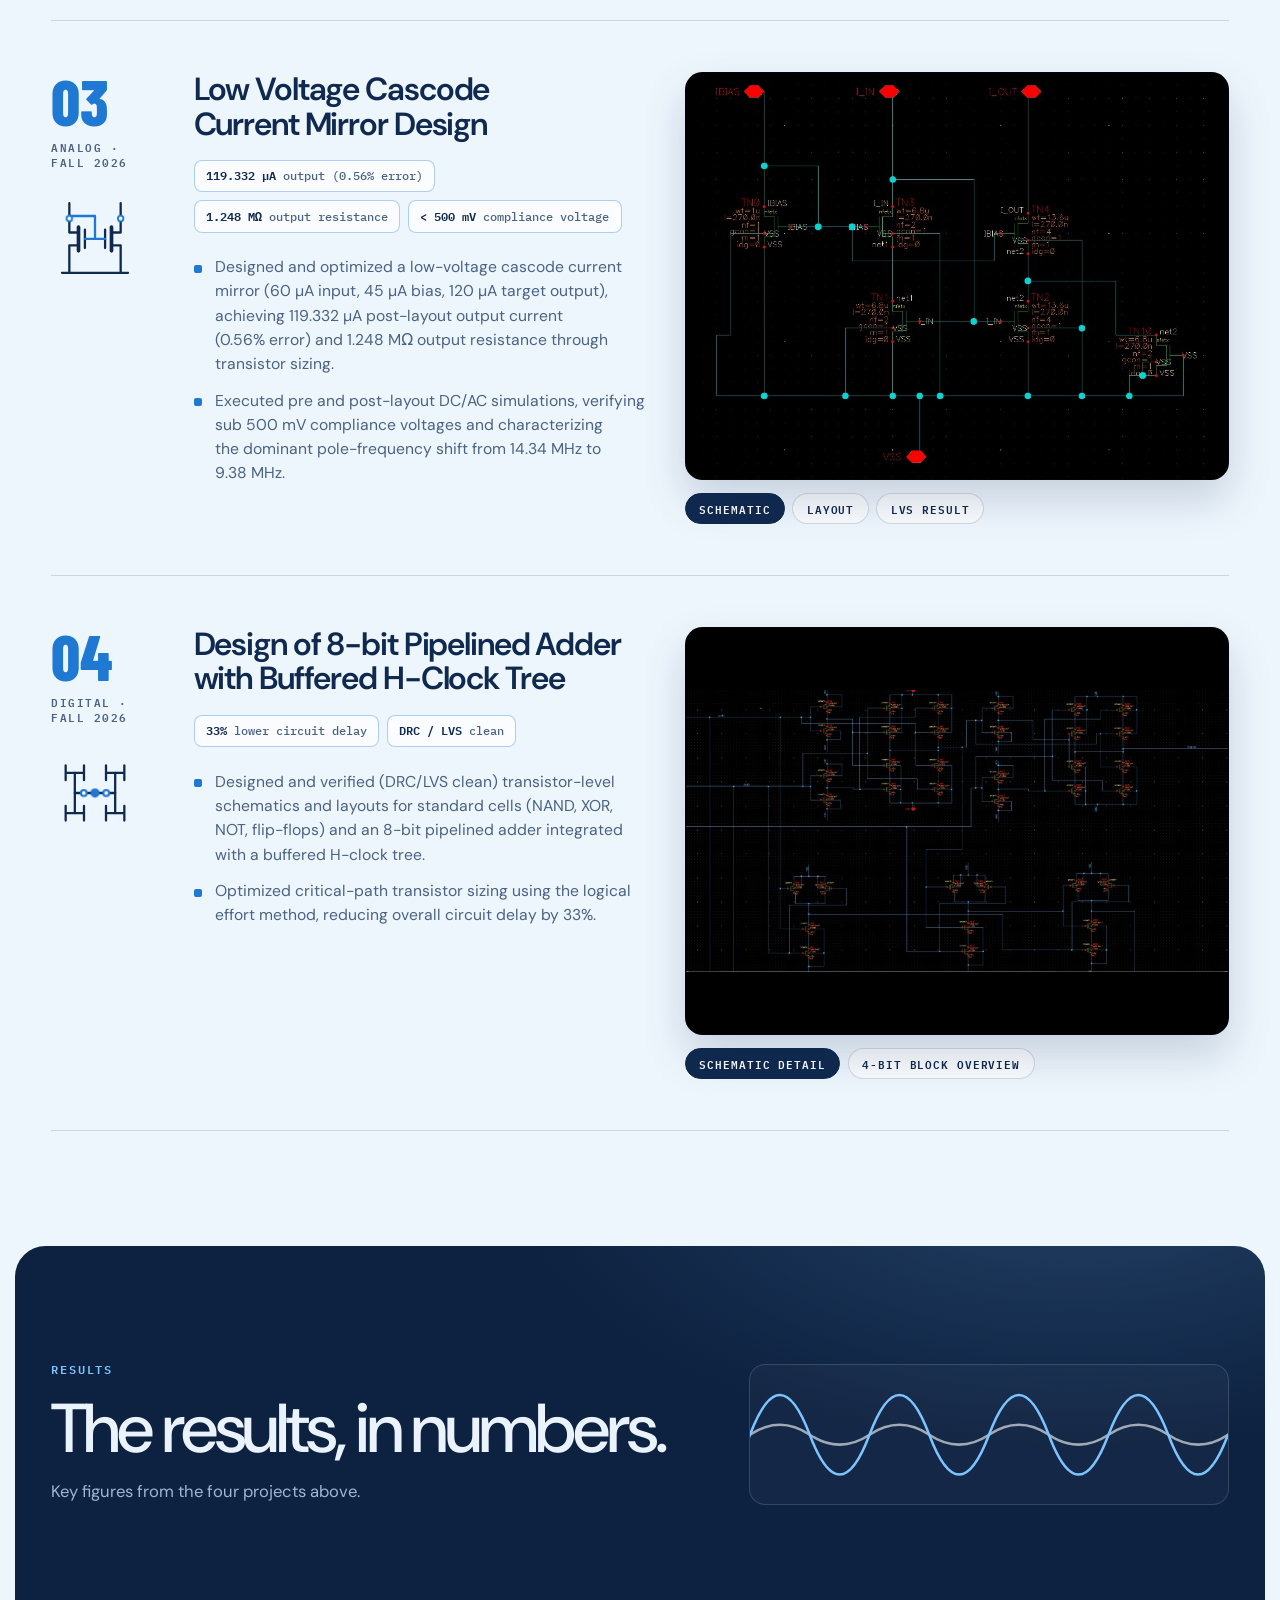
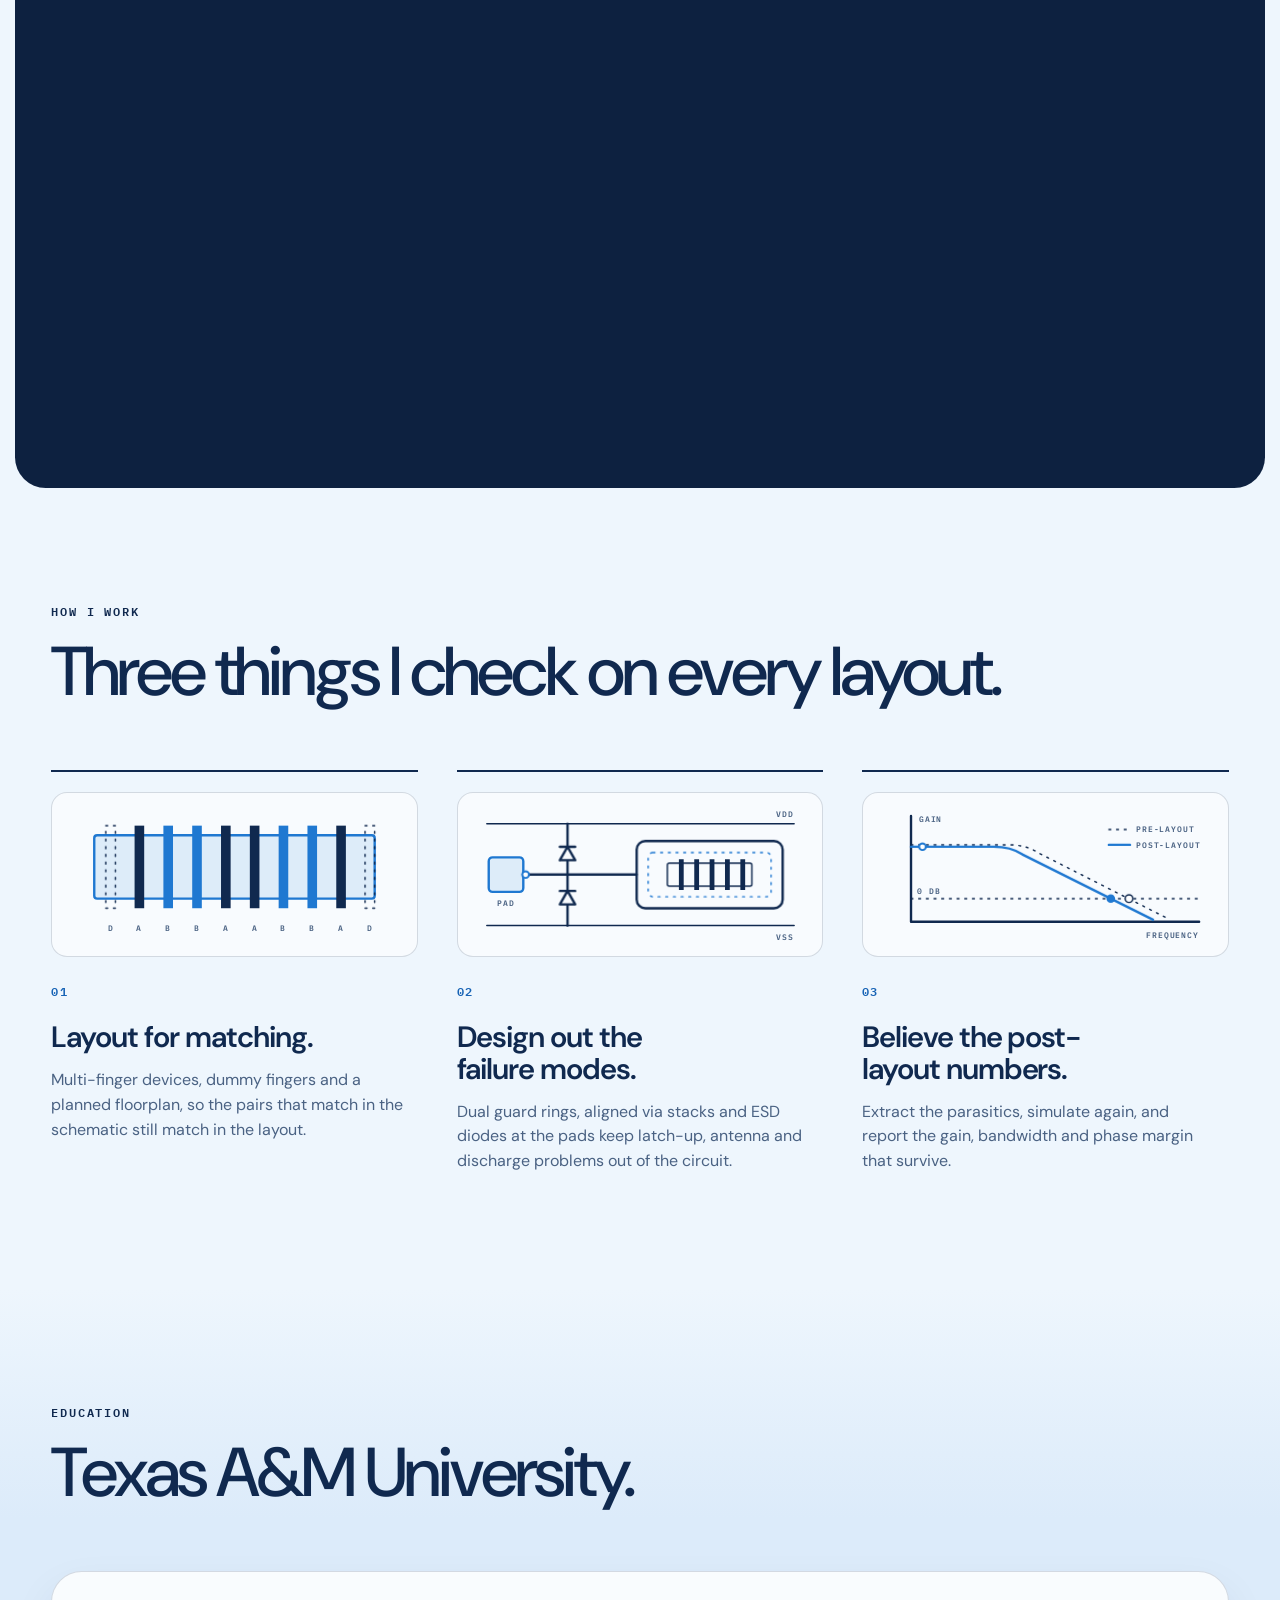
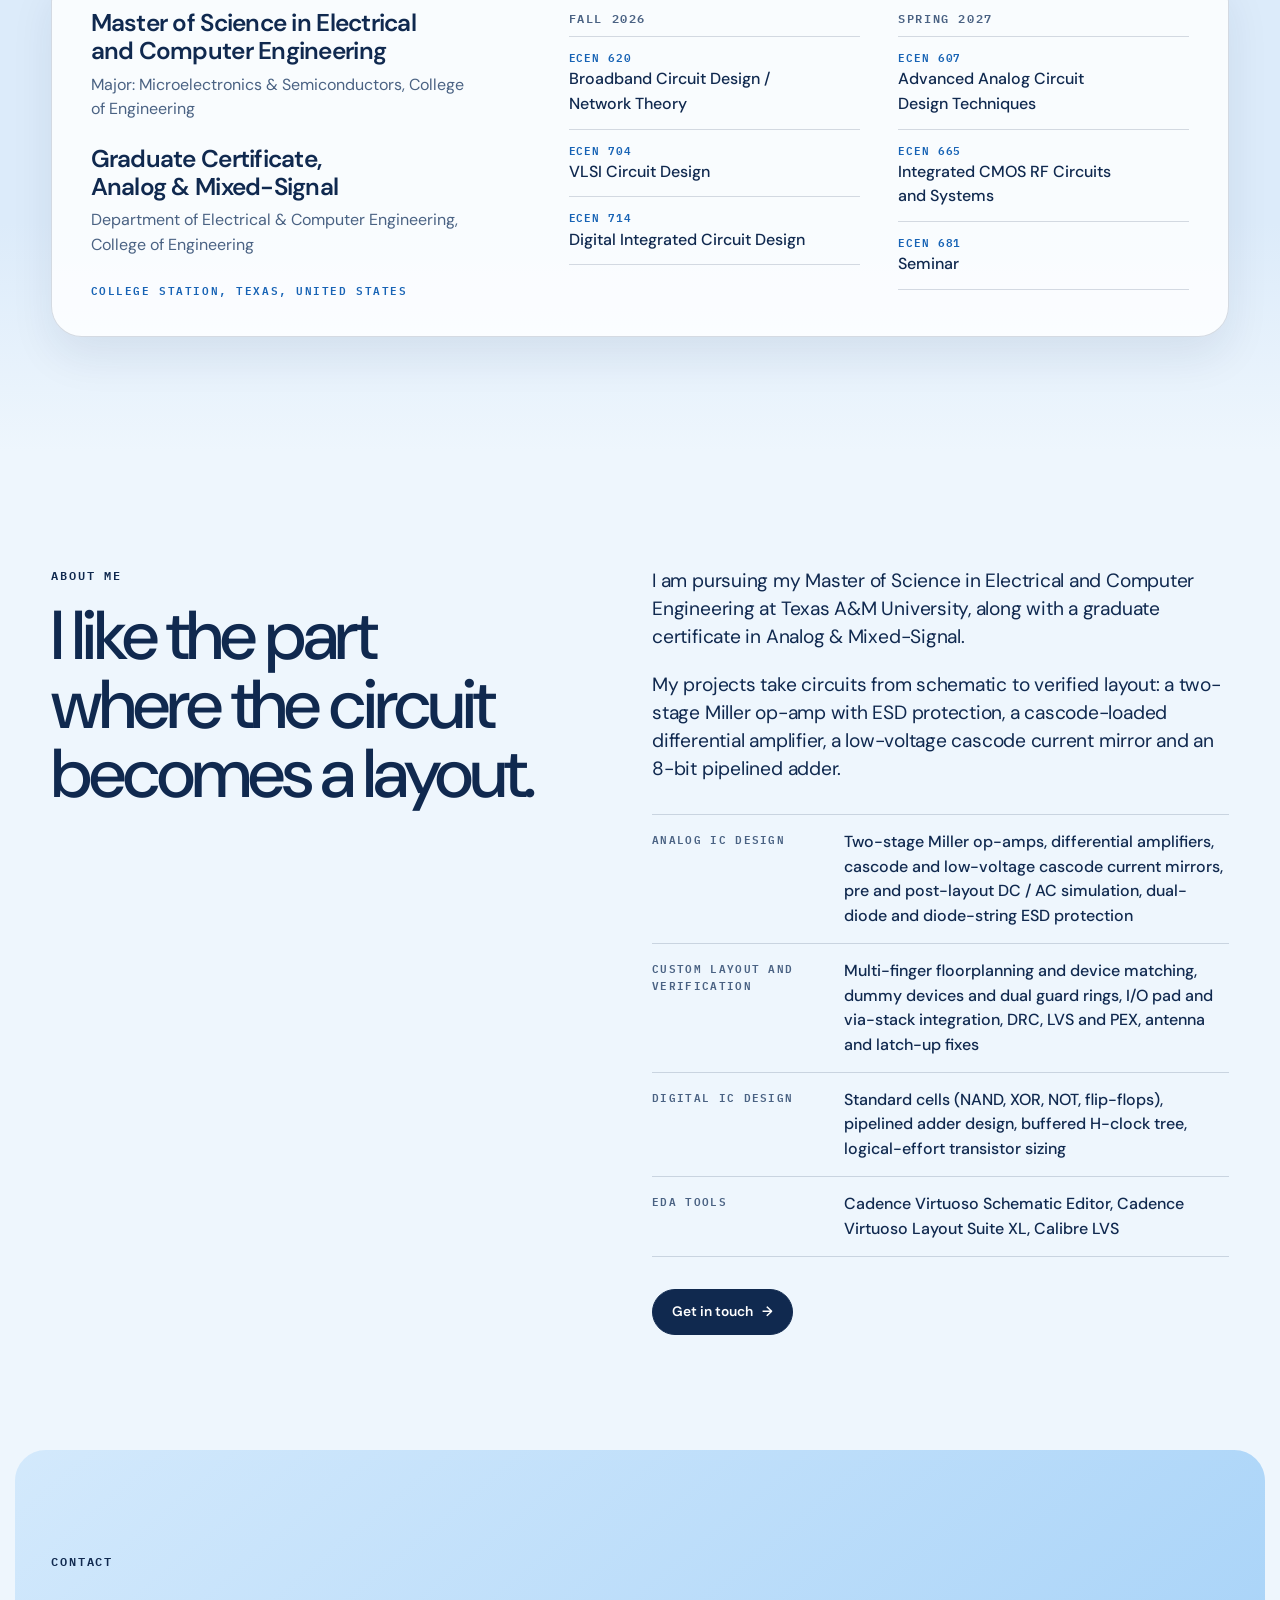
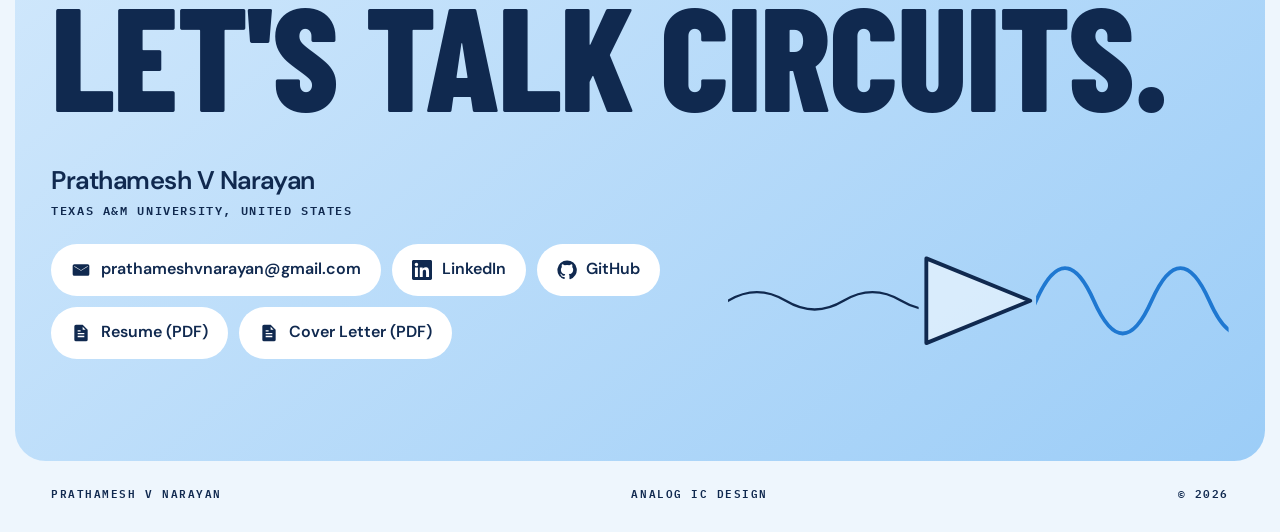
==== commit a5ab97cf: "Add animated line-art illustrations across the page" ====
--- a/index.html
+++ b/index.html
@@ -105,7 +105,40 @@
 
     <section class="statement pad" aria-label="What I care about">
       <p class="eyebrow">What I care about</p>
-      <p class="statement-text reveal">A schematic that works is half the job. The other half is a layout that still meets spec <em>after parasitics.</em></p>
+      <div class="statement-grid">
+        <p class="statement-text reveal">A schematic that works is half the job. The other half is a layout that still meets spec <em>after parasitics.</em></p>
+        <svg class="art statement-art" viewBox="0 0 420 200" aria-hidden="true" focusable="false">
+          <path class="k draw" pathLength="1" d="M26 100H74"/>
+          <path class="k thick draw" pathLength="1" d="M74 72V128" style="--d: 0.15s"/>
+          <path class="k thick draw" pathLength="1" d="M86 66V134" style="--d: 0.3s"/>
+          <path class="k draw" pathLength="1" d="M86 80H118V36" style="--d: 0.45s"/>
+          <path class="k draw" pathLength="1" d="M86 120H118V164" style="--d: 0.6s"/>
+          <path class="k draw" pathLength="1" d="M97 113l10 7-10 7" style="--d: 0.9s"/>
+          <text class="art-label fade" x="74" y="190" text-anchor="middle" style="--d: 1s">Schematic</text>
+          <path class="a flow" d="M148 100H224"/>
+          <path class="a draw" pathLength="1" d="M216 90l12 10-12 10" style="--d: 1s"/>
+          <rect class="k thin dash fade" x="250" y="32" width="158" height="132" rx="9" style="--d: 1.2s"/>
+          <rect class="a soft draw" pathLength="1" x="264" y="62" width="130" height="72" rx="3" style="--d: 1.4s"/>
+          <rect class="fk grow" x="282" y="50" width="8" height="96" style="--d: 1.8s"/>
+          <rect class="fk grow" x="309" y="50" width="8" height="96" style="--d: 1.9s"/>
+          <rect class="fk grow" x="336" y="50" width="8" height="96" style="--d: 2s"/>
+          <rect class="fk grow" x="363" y="50" width="8" height="96" style="--d: 2.1s"/>
+          <path class="k thick draw" pathLength="1" d="M286 50H367" style="--d: 2.3s"/>
+          <g class="contacts">
+            <rect class="pop" x="270" y="78" width="6" height="6" style="--d: 2.5s"/>
+            <rect class="pop" x="296" y="78" width="6" height="6" style="--d: 2.54s"/>
+            <rect class="pop" x="323" y="78" width="6" height="6" style="--d: 2.58s"/>
+            <rect class="pop" x="350" y="78" width="6" height="6" style="--d: 2.62s"/>
+            <rect class="pop" x="379" y="78" width="6" height="6" style="--d: 2.66s"/>
+            <rect class="pop" x="270" y="112" width="6" height="6" style="--d: 2.7s"/>
+            <rect class="pop" x="296" y="112" width="6" height="6" style="--d: 2.74s"/>
+            <rect class="pop" x="323" y="112" width="6" height="6" style="--d: 2.78s"/>
+            <rect class="pop" x="350" y="112" width="6" height="6" style="--d: 2.82s"/>
+            <rect class="pop" x="379" y="112" width="6" height="6" style="--d: 2.86s"/>
+          </g>
+          <text class="art-label fade" x="329" y="190" text-anchor="middle" style="--d: 2.6s">Layout</text>
+        </svg>
+      </div>
     </section>
 
     <section class="work pad" id="work" aria-labelledby="work-title">
@@ -118,6 +151,13 @@
         <div class="project-meta">
           <span class="project-num">01</span>
           <span class="project-kind">Analog &middot; Fall 2026</span>
+          <svg class="art glyph" viewBox="0 0 96 96" aria-hidden="true" focusable="false">
+            <path class="k draw" pathLength="1" d="M26 18V78L74 48Z"/>
+            <path class="k thin fade" d="M32 34h9M32 62h9M36.5 57.5v9" style="--d: 0.9s"/>
+            <path class="a flow" d="M6 34H26"/>
+            <path class="a flow" d="M6 62H26"/>
+            <path class="a flow" d="M74 48H92"/>
+          </svg>
         </div>
         <div class="project-body">
           <h3>Two Stage Miller Operational Amplifier with ESD Protection</h3>
@@ -157,6 +197,22 @@
         <div class="project-meta">
           <span class="project-num">02</span>
           <span class="project-kind">Analog &middot; Fall 2026</span>
+          <svg class="art glyph" viewBox="0 0 96 96" aria-hidden="true" focusable="false">
+            <path class="k draw" pathLength="1" d="M6 40H20"/>
+            <path class="k draw" pathLength="1" d="M90 40H76"/>
+            <path class="k draw" pathLength="1" d="M20 30V50" style="--d: 0.1s"/>
+            <path class="k draw" pathLength="1" d="M76 30V50" style="--d: 0.1s"/>
+            <path class="k thick draw" pathLength="1" d="M27 27V53" style="--d: 0.2s"/>
+            <path class="k thick draw" pathLength="1" d="M69 27V53" style="--d: 0.2s"/>
+            <path class="k draw" pathLength="1" d="M27 33H38V8" style="--d: 0.3s"/>
+            <path class="k draw" pathLength="1" d="M69 33H58V8" style="--d: 0.3s"/>
+            <path class="k draw" pathLength="1" d="M27 47H38V66H58V47H69" style="--d: 0.45s"/>
+            <path class="k draw" pathLength="1" d="M48 66V72" style="--d: 0.7s"/>
+            <circle class="a draw" pathLength="1" cx="48" cy="79" r="7" style="--d: 0.8s"/>
+            <path class="k draw" pathLength="1" d="M48 86V93" style="--d: 0.9s"/>
+            <circle class="dot runner" r="3"><animateMotion dur="2.4s" repeatCount="indefinite" path="M38 8V33H27V47H38V66H48V72"/></circle>
+            <circle class="dot runner" r="3"><animateMotion dur="2.4s" repeatCount="indefinite" path="M58 8V33H69V47H58V66H48V72"/></circle>
+          </svg>
         </div>
         <div class="project-body">
           <h3>Differential Amplifier with Cascode Current Mirror as Active Load and Tail Current Load</h3>
@@ -191,6 +247,21 @@
         <div class="project-meta">
           <span class="project-num">03</span>
           <span class="project-kind">Analog &middot; Fall 2026</span>
+          <svg class="art glyph" viewBox="0 0 96 96" aria-hidden="true" focusable="false">
+            <path class="k thick draw" pathLength="1" d="M30 36V62"/>
+            <path class="k thick draw" pathLength="1" d="M66 36V62"/>
+            <path class="k draw" pathLength="1" d="M37 39V59" style="--d: 0.1s"/>
+            <path class="k draw" pathLength="1" d="M59 39V59" style="--d: 0.1s"/>
+            <path class="k draw" pathLength="1" d="M30 42H20V10" style="--d: 0.2s"/>
+            <path class="k draw" pathLength="1" d="M66 42H76V10" style="--d: 0.2s"/>
+            <path class="k draw" pathLength="1" d="M30 56H20V86" style="--d: 0.3s"/>
+            <path class="k draw" pathLength="1" d="M66 56H76V86" style="--d: 0.3s"/>
+            <path class="a draw" pathLength="1" d="M20 24H48V49" style="--d: 0.5s"/>
+            <path class="a draw" pathLength="1" d="M37 49H59" style="--d: 0.7s"/>
+            <path class="k draw" pathLength="1" d="M12 86H84" style="--d: 0.8s"/>
+            <circle class="dot runner" r="3"><animateMotion dur="2.4s" repeatCount="indefinite" path="M20 10V42H30V56H20V86"/></circle>
+            <circle class="dot runner" r="3"><animateMotion dur="2.4s" repeatCount="indefinite" path="M76 10V42H66V56H76V86"/></circle>
+          </svg>
         </div>
         <div class="project-body">
           <h3>Low Voltage Cascode Current Mirror Design</h3>
@@ -228,6 +299,20 @@
         <div class="project-meta">
           <span class="project-num">04</span>
           <span class="project-kind">Digital &middot; Fall 2026</span>
+          <svg class="art glyph" viewBox="0 0 96 96" aria-hidden="true" focusable="false">
+            <path class="k draw" pathLength="1" d="M26 48H70"/>
+            <path class="k draw" pathLength="1" d="M26 26V70" style="--d: 0.25s"/>
+            <path class="k draw" pathLength="1" d="M70 26V70" style="--d: 0.25s"/>
+            <path class="k draw" pathLength="1" d="M16 26H36M16 18V34M36 18V34" style="--d: 0.55s"/>
+            <path class="k draw" pathLength="1" d="M16 70H36M16 62V78M36 62V78" style="--d: 0.55s"/>
+            <path class="k draw" pathLength="1" d="M60 26H80M60 18V34M80 18V34" style="--d: 0.55s"/>
+            <path class="k draw" pathLength="1" d="M60 70H80M60 62V78M80 62V78" style="--d: 0.55s"/>
+            <circle class="fa pop" cx="48" cy="48" r="5" style="--d: 0.9s"/>
+            <circle class="dot runner" r="3"><animateMotion dur="2.2s" repeatCount="indefinite" path="M48 48H26V26H16V18"/></circle>
+            <circle class="dot runner" r="3"><animateMotion dur="2.2s" repeatCount="indefinite" path="M48 48H26V70H16V78"/></circle>
+            <circle class="dot runner" r="3"><animateMotion dur="2.2s" repeatCount="indefinite" path="M48 48H70V26H80V18"/></circle>
+            <circle class="dot runner" r="3"><animateMotion dur="2.2s" repeatCount="indefinite" path="M48 48H70V70H80V78"/></circle>
+          </svg>
         </div>
         <div class="project-body">
           <h3>Design of 8-bit Pipelined Adder with Buffered H-Clock Tree</h3>
@@ -259,10 +344,17 @@
 
     <section class="results" id="results" aria-labelledby="results-title">
       <div class="results-inner pad">
-        <div class="section-head">
-          <p class="eyebrow">Results</p>
-          <h2 class="section-title" id="results-title">The results, in numbers.</h2>
-          <p class="results-lede">Key figures from the four projects above.</p>
+        <div class="results-head">
+          <div class="section-head">
+            <p class="eyebrow">Results</p>
+            <h2 class="section-title" id="results-title">The results, in numbers.</h2>
+            <p class="results-lede">Key figures from the four projects above.</p>
+          </div>
+          <svg class="art scope" viewBox="0 0 480 140" aria-hidden="true" focusable="false">
+            <path class="k thin fade" d="M0 20H480M0 70H480M0 120H480M80 8V132M160 8V132M240 8V132M320 8V132M400 8V132"/>
+            <g class="wave-move"><path class="k in-wave" d="M-120 70C-100 56.7-80 56.7-60 70S-20 83.3 0 70S40 56.7 60 70S100 83.3 120 70S160 56.7 180 70S220 83.3 240 70S280 56.7 300 70S340 83.3 360 70S400 56.7 420 70S460 83.3 480 70"/></g>
+            <g class="wave-move"><path class="a" d="M-120 70C-100 16.7-80 16.7-60 70S-20 123.3 0 70S40 16.7 60 70S100 123.3 120 70S160 16.7 180 70S220 123.3 240 70S280 16.7 300 70S340 123.3 360 70S400 16.7 420 70S460 123.3 480 70"/></g>
+          </svg>
         </div>
         <ul class="stats reveal">
           <li class="stat">
@@ -306,16 +398,66 @@
       </div>
       <ol class="rules">
         <li class="rule reveal" style="--i: 0">
+          <svg class="art rule-art" viewBox="0 0 360 150" aria-hidden="true" focusable="false">
+            <rect class="a soft draw" pathLength="1" x="34" y="34" width="292" height="66" rx="3"/>
+            <rect class="k thin dash fade" x="46" y="24" width="10" height="86" style="--d: 0.5s"/>
+            <rect class="fk grow grp-a" x="76" y="24" width="10" height="86" style="--d: 0.6s"/>
+            <rect class="fa grow grp-b" x="106" y="24" width="10" height="86" style="--d: 0.68s"/>
+            <rect class="fa grow grp-b" x="136" y="24" width="10" height="86" style="--d: 0.76s"/>
+            <rect class="fk grow grp-a" x="166" y="24" width="10" height="86" style="--d: 0.84s"/>
+            <rect class="fk grow grp-a" x="196" y="24" width="10" height="86" style="--d: 0.92s"/>
+            <rect class="fa grow grp-b" x="226" y="24" width="10" height="86" style="--d: 1s"/>
+            <rect class="fa grow grp-b" x="256" y="24" width="10" height="86" style="--d: 1.08s"/>
+            <rect class="fk grow grp-a" x="286" y="24" width="10" height="86" style="--d: 1.16s"/>
+            <rect class="k thin dash fade" x="316" y="24" width="10" height="86" style="--d: 1.25s"/>
+            <text class="art-label fade" y="134" text-anchor="middle" style="--d: 1.4s"><tspan x="51">D</tspan><tspan x="81">A</tspan><tspan x="111">B</tspan><tspan x="141">B</tspan><tspan x="171">A</tspan><tspan x="201">A</tspan><tspan x="231">B</tspan><tspan x="261">B</tspan><tspan x="291">A</tspan><tspan x="321">D</tspan></text>
+          </svg>
           <span class="rule-num">01</span>
           <h3>Layout for matching.</h3>
           <p>Multi-finger devices, dummy fingers and a planned floorplan, so the pairs that match in the schematic still match in the layout.</p>
         </li>
         <li class="rule reveal" style="--i: 1">
+          <svg class="art rule-art" viewBox="0 0 360 150" aria-hidden="true" focusable="false">
+            <path class="k thin draw" pathLength="1" d="M20 22H340"/>
+            <path class="k thin draw" pathLength="1" d="M20 128H340"/>
+            <text class="art-label fade" x="340" y="15" text-anchor="end">VDD</text>
+            <text class="art-label fade" x="340" y="143" text-anchor="end">VSS</text>
+            <rect class="a soft draw" pathLength="1" x="22" y="57" width="36" height="36" rx="4" style="--d: 0.2s"/>
+            <text class="art-label fade" x="40" y="108" text-anchor="middle" style="--d: 0.4s">Pad</text>
+            <path class="k draw" pathLength="1" d="M58 75H176" style="--d: 0.4s"/>
+            <path class="k draw" pathLength="1" d="M104 75V60M96 60H112L104 46ZM96 46H112M104 46V22" style="--d: 0.7s"/>
+            <path class="k draw" pathLength="1" d="M104 128V106M96 106H112L104 92ZM96 92H112M104 92V75" style="--d: 0.9s"/>
+            <rect class="k draw" pathLength="1" x="176" y="40" width="152" height="70" rx="9" style="--d: 1.1s"/>
+            <rect class="a thin dash fade" x="188" y="52" width="128" height="46" rx="5" style="--d: 1.5s"/>
+            <rect class="k thin draw" pathLength="1" x="208" y="63" width="88" height="24" rx="2" style="--d: 1.6s"/>
+            <rect class="fk grow" x="220" y="59" width="5" height="32" style="--d: 1.9s"/>
+            <rect class="fk grow" x="236" y="59" width="5" height="32" style="--d: 1.96s"/>
+            <rect class="fk grow" x="252" y="59" width="5" height="32" style="--d: 2.02s"/>
+            <rect class="fk grow" x="268" y="59" width="5" height="32" style="--d: 2.08s"/>
+            <rect class="fk grow" x="284" y="59" width="5" height="32" style="--d: 2.14s"/>
+            <circle class="dot runner" r="3.5"><animateMotion dur="2.6s" repeatCount="indefinite" path="M40 75H104V22H340"/></circle>
+          </svg>
           <span class="rule-num">02</span>
           <h3>Design out the failure modes.</h3>
           <p>Dual guard rings, aligned via stacks and ESD diodes at the pads keep latch-up, antenna and discharge problems out of the circuit.</p>
         </li>
         <li class="rule reveal" style="--i: 2">
+          <svg class="art rule-art" viewBox="0 0 360 150" aria-hidden="true" focusable="false">
+            <path class="k draw" pathLength="1" d="M40 14V124H340"/>
+            <path class="k thin dash fade" d="M40 100H340" style="--d: 0.4s"/>
+            <text class="art-label fade" x="48" y="20">Gain</text>
+            <text class="art-label fade" x="340" y="141" text-anchor="end">Frequency</text>
+            <text class="art-label fade" x="46" y="95" style="--d: 0.4s">0 dB</text>
+            <path class="k thin dash fade" d="M40 44H142Q160 44 172 52L306 120" style="--d: 0.8s"/>
+            <path class="a draw" pathLength="1" d="M40 46H126Q144 46 156 54L292 122" style="--d: 1.2s"/>
+            <circle class="k thin mark pop" cx="267" cy="100" r="4" style="--d: 1.9s"/>
+            <circle class="fa pop" cx="248" cy="100" r="4.5" style="--d: 2.1s"/>
+            <path class="k thin dash fade" d="M246 28H268" style="--d: 0.8s"/>
+            <text class="art-label fade" x="274" y="31" style="--d: 0.8s">Pre-layout</text>
+            <path class="a fade" d="M246 44H268" style="--d: 1.2s"/>
+            <text class="art-label fade" x="274" y="47" style="--d: 1.2s">Post-layout</text>
+            <circle class="dot runner" r="3.5"><animateMotion dur="3.4s" repeatCount="indefinite" path="M40 46H126Q144 46 156 54L292 122"/></circle>
+          </svg>
           <span class="rule-num">03</span>
           <h3>Believe the post-layout numbers.</h3>
           <p>Extract the parasitics, simulate again, and report the gain, bandwidth and phase margin that survive.</p>
@@ -384,6 +526,8 @@
     <section class="contact" id="contact" aria-labelledby="contact-title">
       <p class="eyebrow">Contact</p>
       <h2 class="display contact-title" id="contact-title">Let's talk circuits.</h2>
+      <div class="contact-grid">
+      <div class="contact-body">
       <p class="contact-name">Prathamesh V Narayan</p>
       <p class="contact-place">Texas A&amp;M University, United States</p>
       <div class="contact-links">
@@ -408,6 +552,17 @@
           Cover Letter (PDF)
         </a>
       </div>
+      </div>
+      <svg class="art amp-art" viewBox="0 0 520 120" aria-hidden="true" focusable="false">
+        <defs>
+          <clipPath id="clip-wave-in"><rect x="0" y="0" width="198" height="120"/></clipPath>
+          <clipPath id="clip-wave-out"><rect x="320" y="0" width="200" height="120"/></clipPath>
+        </defs>
+        <g clip-path="url(#clip-wave-in)"><g class="wave-move"><path class="k" d="M-120 60C-100 48-80 48-60 60S-20 72 0 60S40 48 60 60S100 72 120 60S160 48 180 60S220 72 240 60"/></g></g>
+        <path class="k thick tri draw" pathLength="1" d="M206 16V104L314 60Z"/>
+        <g clip-path="url(#clip-wave-out)"><g class="wave-move"><path class="a thick" d="M200 60C220 14.7 240 14.7 260 60S300 105.3 320 60S360 14.7 380 60S420 105.3 440 60S480 14.7 500 60S540 105.3 560 60"/></g></g>
+      </svg>
+      </div>
     </section>
   </main>
 
--- a/styles.css
+++ b/styles.css
@@ -454,7 +454,7 @@
   animation: appear 0.4s ease 3s forwards;
 }
 
-.js .draw {
+.js .chip .draw {
   stroke-dasharray: 1;
   stroke-dashoffset: 1;
   animation: draw 1.4s ease forwards;
@@ -465,8 +465,9 @@
   transform: scaleY(0);
   transform-box: fill-box;
   transform-origin: 50% 100%;
-  animation: grow 0.5s cubic-bezier(0.2, 0.8, 0.2, 1) forwards;
-  animation-delay: calc(0.9s + var(--i) * 55ms);
+  animation:
+    grow 0.5s cubic-bezier(0.2, 0.8, 0.2, 1) calc(0.9s + var(--i) * 55ms) forwards,
+    emphasis 4.8s ease-in-out calc(3.4s + var(--i) * 130ms) infinite;
 }
 
 @keyframes draw {
@@ -484,6 +485,186 @@
 @keyframes appear {
   to {
     opacity: 1;
+  }
+}
+
+@keyframes emphasis {
+  0%,
+  45%,
+  100% {
+    opacity: 1;
+  }
+  22% {
+    opacity: 0.3;
+  }
+}
+
+/* Line-art illustrations: they draw themselves when scrolled into view */
+
+.art {
+  display: block;
+  width: 100%;
+  height: auto;
+}
+
+.art .k,
+.art .a {
+  fill: none;
+  stroke-width: 2.5;
+  stroke-linecap: round;
+  stroke-linejoin: round;
+}
+
+.art .k {
+  stroke: var(--ink);
+}
+
+.art .a {
+  stroke: var(--accent);
+}
+
+.art .thin {
+  stroke-width: 1.5;
+}
+
+.art .thick {
+  stroke-width: 4;
+}
+
+.art .dash {
+  stroke-dasharray: 2 6;
+}
+
+.art .soft {
+  fill: rgba(31, 120, 209, 0.12);
+}
+
+.art .tri {
+  fill: rgba(255, 255, 255, 0.55);
+}
+
+.art .mark {
+  fill: #fff;
+}
+
+.art .fk {
+  fill: var(--ink);
+}
+
+.art .fa {
+  fill: var(--accent);
+}
+
+.art .contacts rect {
+  fill: #fff;
+  stroke: var(--ink);
+  stroke-width: 1.2;
+}
+
+.art .dot {
+  fill: #fff;
+  stroke: var(--accent);
+  stroke-width: 2;
+}
+
+.art-label {
+  fill: var(--muted);
+  font: 600 8px/1 var(--font-mono);
+  letter-spacing: 0.12em;
+  text-transform: uppercase;
+}
+
+.art .flow {
+  stroke-dasharray: 5 7;
+  animation: flow 1.1s linear infinite;
+}
+
+.art .wave-move {
+  animation: slide 3s linear infinite;
+}
+
+.art .runner {
+  opacity: 0;
+}
+
+html:not(.js) .art .runner {
+  opacity: 1;
+}
+
+.js .art .draw {
+  stroke-dasharray: 1;
+  stroke-dashoffset: 1;
+}
+
+.js .art .fade {
+  opacity: 0;
+}
+
+.js .art .pop {
+  opacity: 0;
+  transform: scale(0.3);
+  transform-box: fill-box;
+  transform-origin: center;
+}
+
+.js .art .grow {
+  transform: scaleY(0);
+  transform-box: fill-box;
+  transform-origin: 50% 100%;
+}
+
+.js .art.is-in .draw {
+  animation: draw 1.1s ease var(--d, 0s) forwards;
+}
+
+.js .art.is-in .fade {
+  animation: appear 0.6s ease var(--d, 0s) forwards;
+}
+
+.js .art.is-in .pop {
+  animation: pop-in 0.45s cubic-bezier(0.2, 1.5, 0.4, 1) var(--d, 0s) forwards;
+}
+
+.js .art.is-in .grow {
+  animation: grow 0.5s cubic-bezier(0.2, 0.8, 0.2, 1) var(--d, 0s) forwards;
+}
+
+.js .art.is-in .grow.grp-a {
+  animation:
+    grow 0.5s cubic-bezier(0.2, 0.8, 0.2, 1) var(--d, 0s) forwards,
+    emphasis 4s ease-in-out 2.4s infinite;
+}
+
+.js .art.is-in .grow.grp-b {
+  animation:
+    grow 0.5s cubic-bezier(0.2, 0.8, 0.2, 1) var(--d, 0s) forwards,
+    emphasis 4s ease-in-out 4.4s infinite;
+}
+
+.js .art.is-in .runner {
+  animation: appear 0.4s ease 1.6s forwards;
+}
+
+.js .art:not(.is-live) * {
+  animation-play-state: paused;
+}
+
+@keyframes flow {
+  to {
+    stroke-dashoffset: -24;
+  }
+}
+
+@keyframes slide {
+  to {
+    transform: translateX(120px);
+  }
+}
+
+@keyframes pop-in {
+  to {
+    opacity: 1;
+    transform: scale(1);
   }
 }
 
@@ -583,9 +764,21 @@
 
 /* Statement */
 
+.statement-grid {
+  display: grid;
+  grid-template-columns: minmax(0, 1.7fr) minmax(14rem, 1fr);
+  align-items: center;
+  gap: clamp(1.5rem, 4vw, 4rem);
+  margin-top: 1.5rem;
+}
+
+.statement-art {
+  max-width: 30rem;
+  justify-self: end;
+}
+
 .statement-text {
   max-width: 19em;
-  margin-top: 1.5rem;
   font-size: clamp(1.9rem, 4.6vw, 4.6rem);
   font-weight: 500;
   line-height: 1.06;
@@ -628,6 +821,11 @@
   letter-spacing: 0.14em;
   text-transform: uppercase;
   color: var(--muted);
+}
+
+.glyph {
+  width: 5.5rem;
+  margin-top: 0.9rem;
 }
 
 .project h3 {
@@ -830,6 +1028,36 @@
   color: var(--night-muted);
 }
 
+.results-head {
+  display: grid;
+  grid-template-columns: minmax(0, 1fr) minmax(16rem, 30rem);
+  align-items: end;
+  gap: clamp(1.5rem, 4vw, 4rem);
+  margin-bottom: clamp(2rem, 5vw, 4.5rem);
+}
+
+.results-head .section-head {
+  margin-bottom: 0;
+}
+
+.scope {
+  border: 1px solid var(--night-line);
+  border-radius: 1rem;
+  background: rgba(255, 255, 255, 0.03);
+}
+
+.results .art .k {
+  stroke: rgba(255, 255, 255, 0.2);
+}
+
+.results .art .in-wave {
+  stroke: rgba(255, 255, 255, 0.6);
+}
+
+.results .art .a {
+  stroke: var(--glow);
+}
+
 .stats {
   display: grid;
   grid-template-columns: repeat(3, minmax(0, 1fr));
@@ -884,6 +1112,14 @@
 .rule {
   padding-top: 1.25rem;
   border-top: 2px solid var(--ink);
+}
+
+.rule-art {
+  margin-bottom: 1.4rem;
+  padding: 0.6rem;
+  border: 1px solid var(--line);
+  border-radius: 1rem;
+  background: rgba(255, 255, 255, 0.6);
 }
 
 .rule-num {
@@ -1048,8 +1284,20 @@
   font-size: clamp(3.4rem, 11.5vw, 11rem);
 }
 
+.contact-grid {
+  display: grid;
+  grid-template-columns: minmax(0, 1.25fr) minmax(16rem, 1fr);
+  align-items: end;
+  gap: clamp(1.5rem, 4vw, 4rem);
+  margin-top: clamp(1.75rem, 3.5vw, 3rem);
+}
+
+.amp-art {
+  max-width: 34rem;
+  justify-self: end;
+}
+
 .contact-name {
-  margin-top: clamp(1.75rem, 3.5vw, 3rem);
   font-size: clamp(1.3rem, 2vw, 1.7rem);
   font-weight: 600;
   letter-spacing: -0.02em;
@@ -1181,10 +1429,13 @@
 
 @media (max-width: 1000px) {
   .hero-grid,
+  .statement-grid,
   .project,
+  .results-head,
   .rules,
   .edu-grid,
-  .about-grid {
+  .about-grid,
+  .contact-grid {
     grid-template-columns: minmax(0, 1fr);
   }
 
@@ -1192,11 +1443,25 @@
     max-width: 30rem;
   }
 
+  .statement-art,
+  .amp-art {
+    max-width: 26rem;
+    justify-self: start;
+  }
+
   .project-meta {
-    grid-auto-flow: column;
-    justify-content: start;
-    align-items: baseline;
+    grid-template-columns: auto minmax(0, 1fr) auto;
+    align-items: center;
     gap: 1rem;
+  }
+
+  .glyph {
+    width: 3.75rem;
+    margin-top: 0;
+  }
+
+  .rule-art {
+    max-width: 30rem;
   }
 
   .viewer {
@@ -1287,11 +1552,23 @@
     transform: none;
   }
 
-  .js .draw {
+  .js .chip .draw,
+  .js .art .draw {
     stroke-dashoffset: 0;
   }
 
-  .js .chip-fingers rect {
+  .js .chip-fingers rect,
+  .js .art .grow {
     transform: none;
   }
-}
+
+  .js .art .fade,
+  .js .art .pop {
+    opacity: 1;
+    transform: none;
+  }
+
+  .art .runner {
+    display: none;
+  }
+}
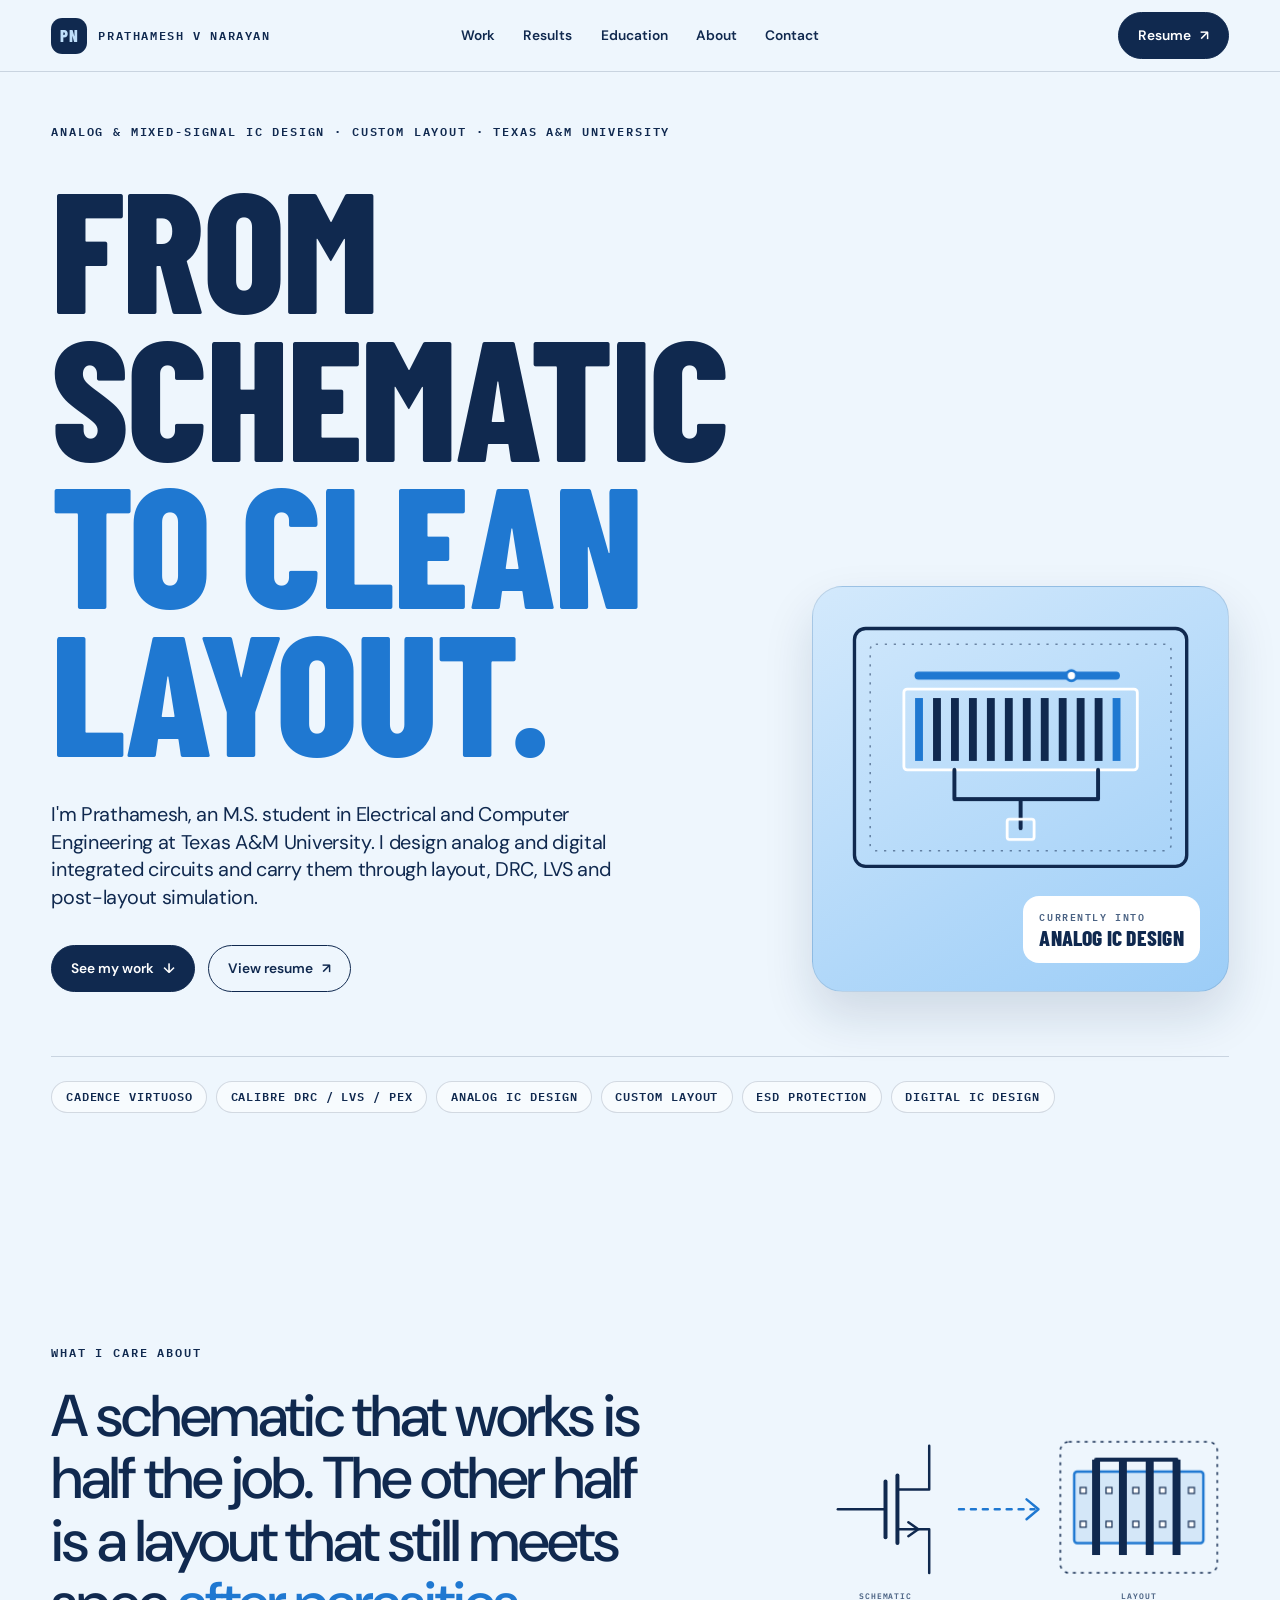
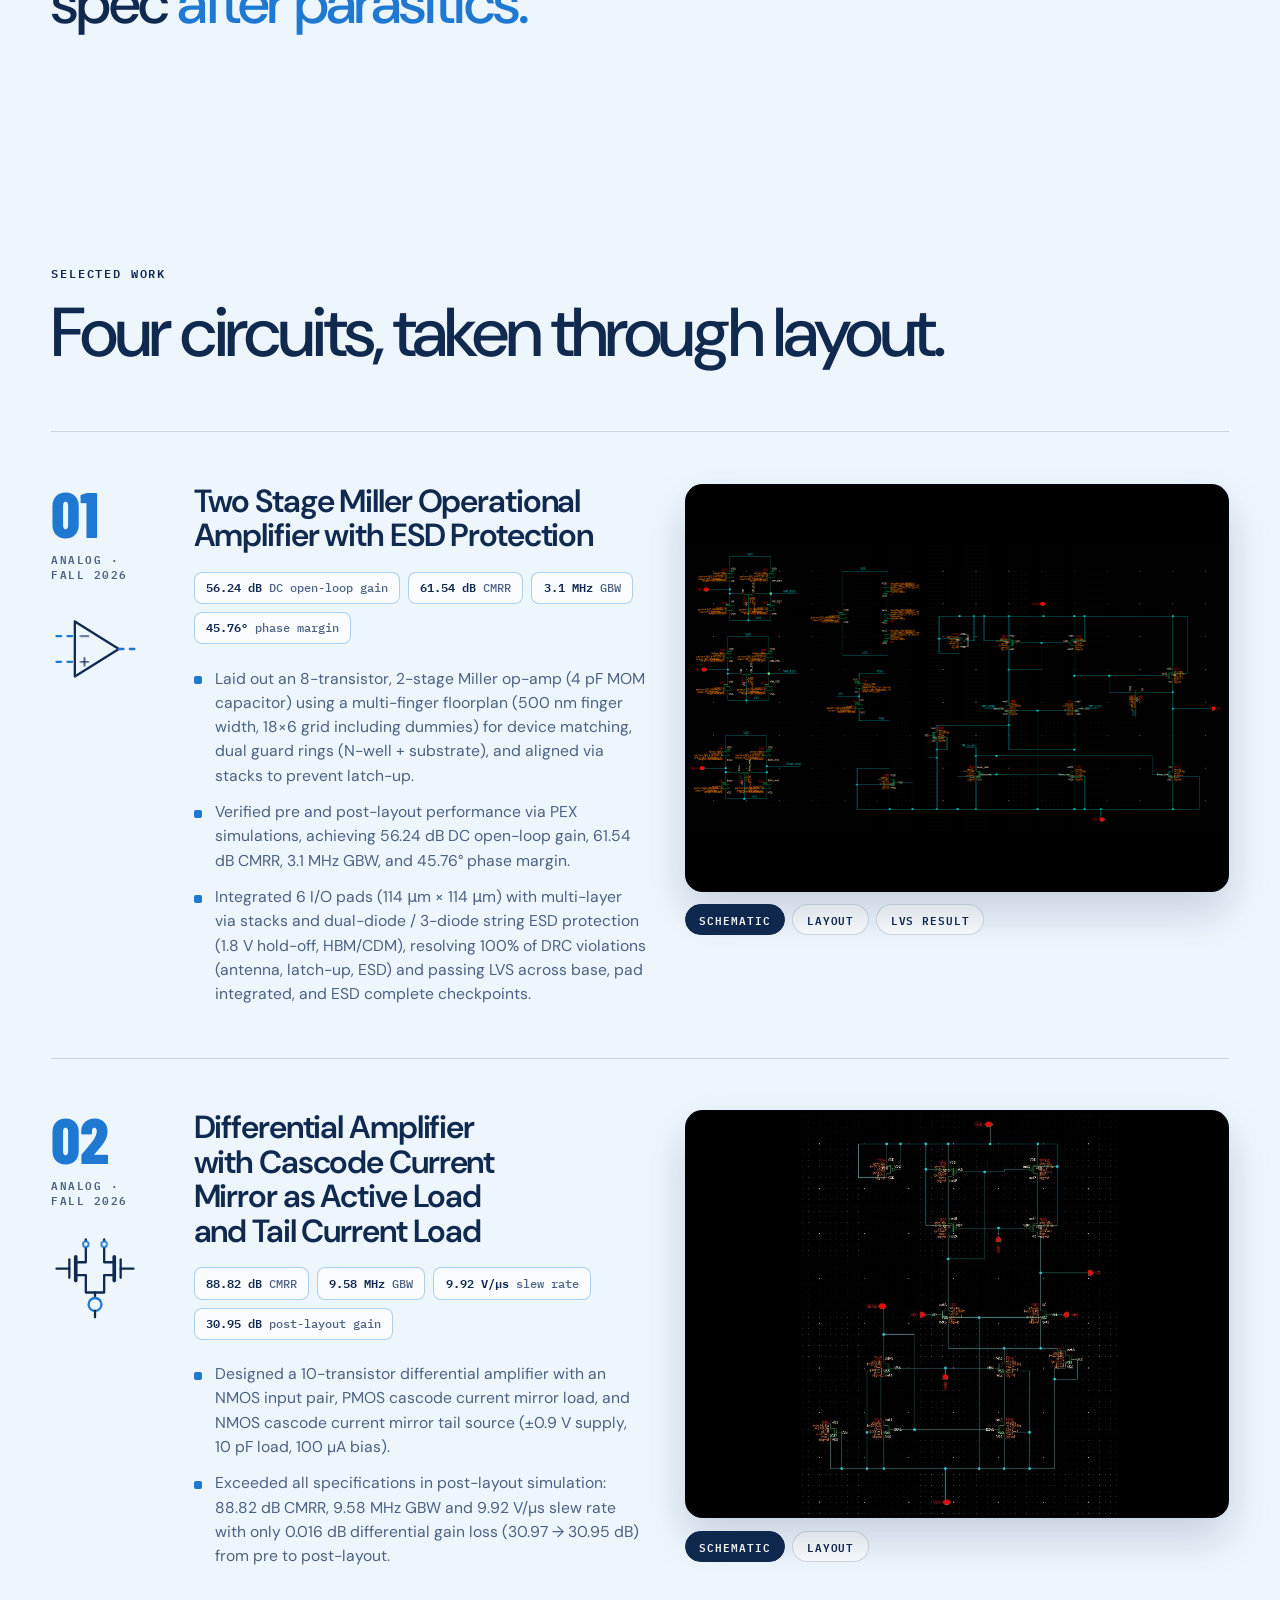
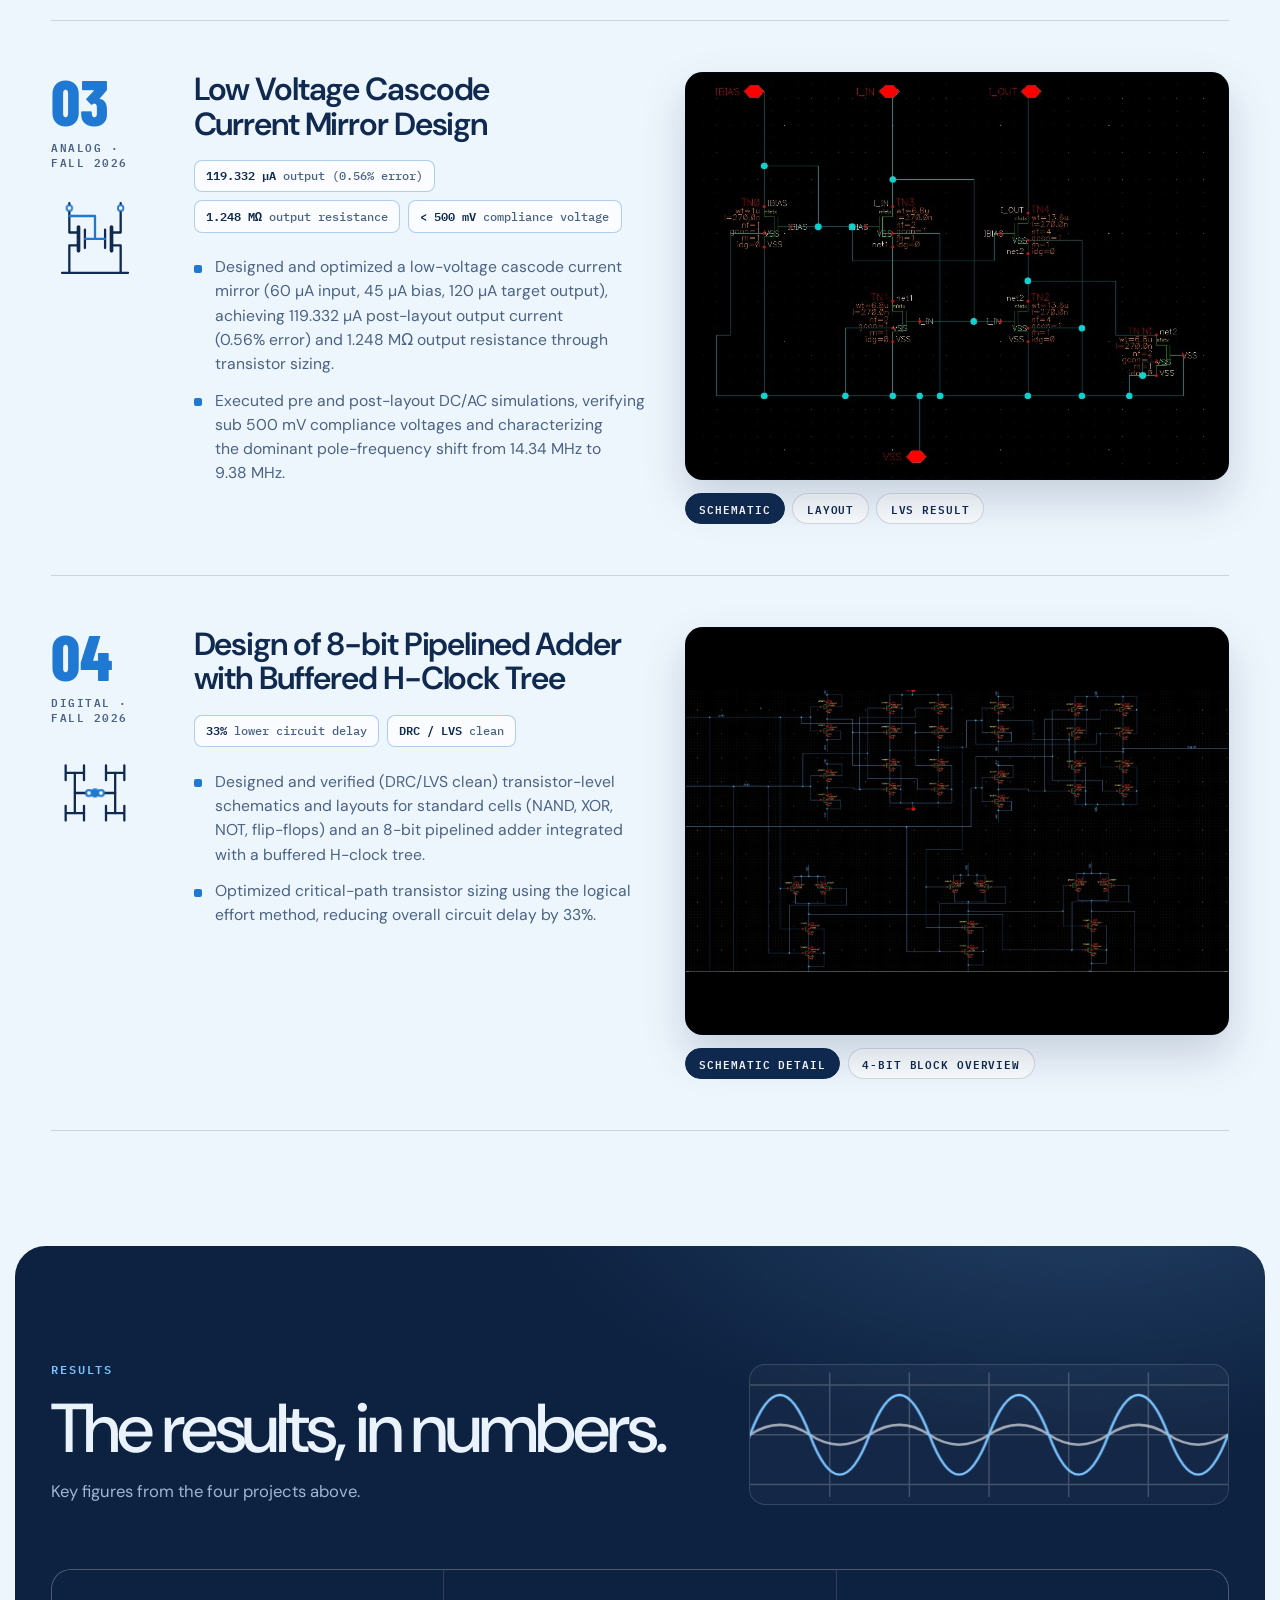
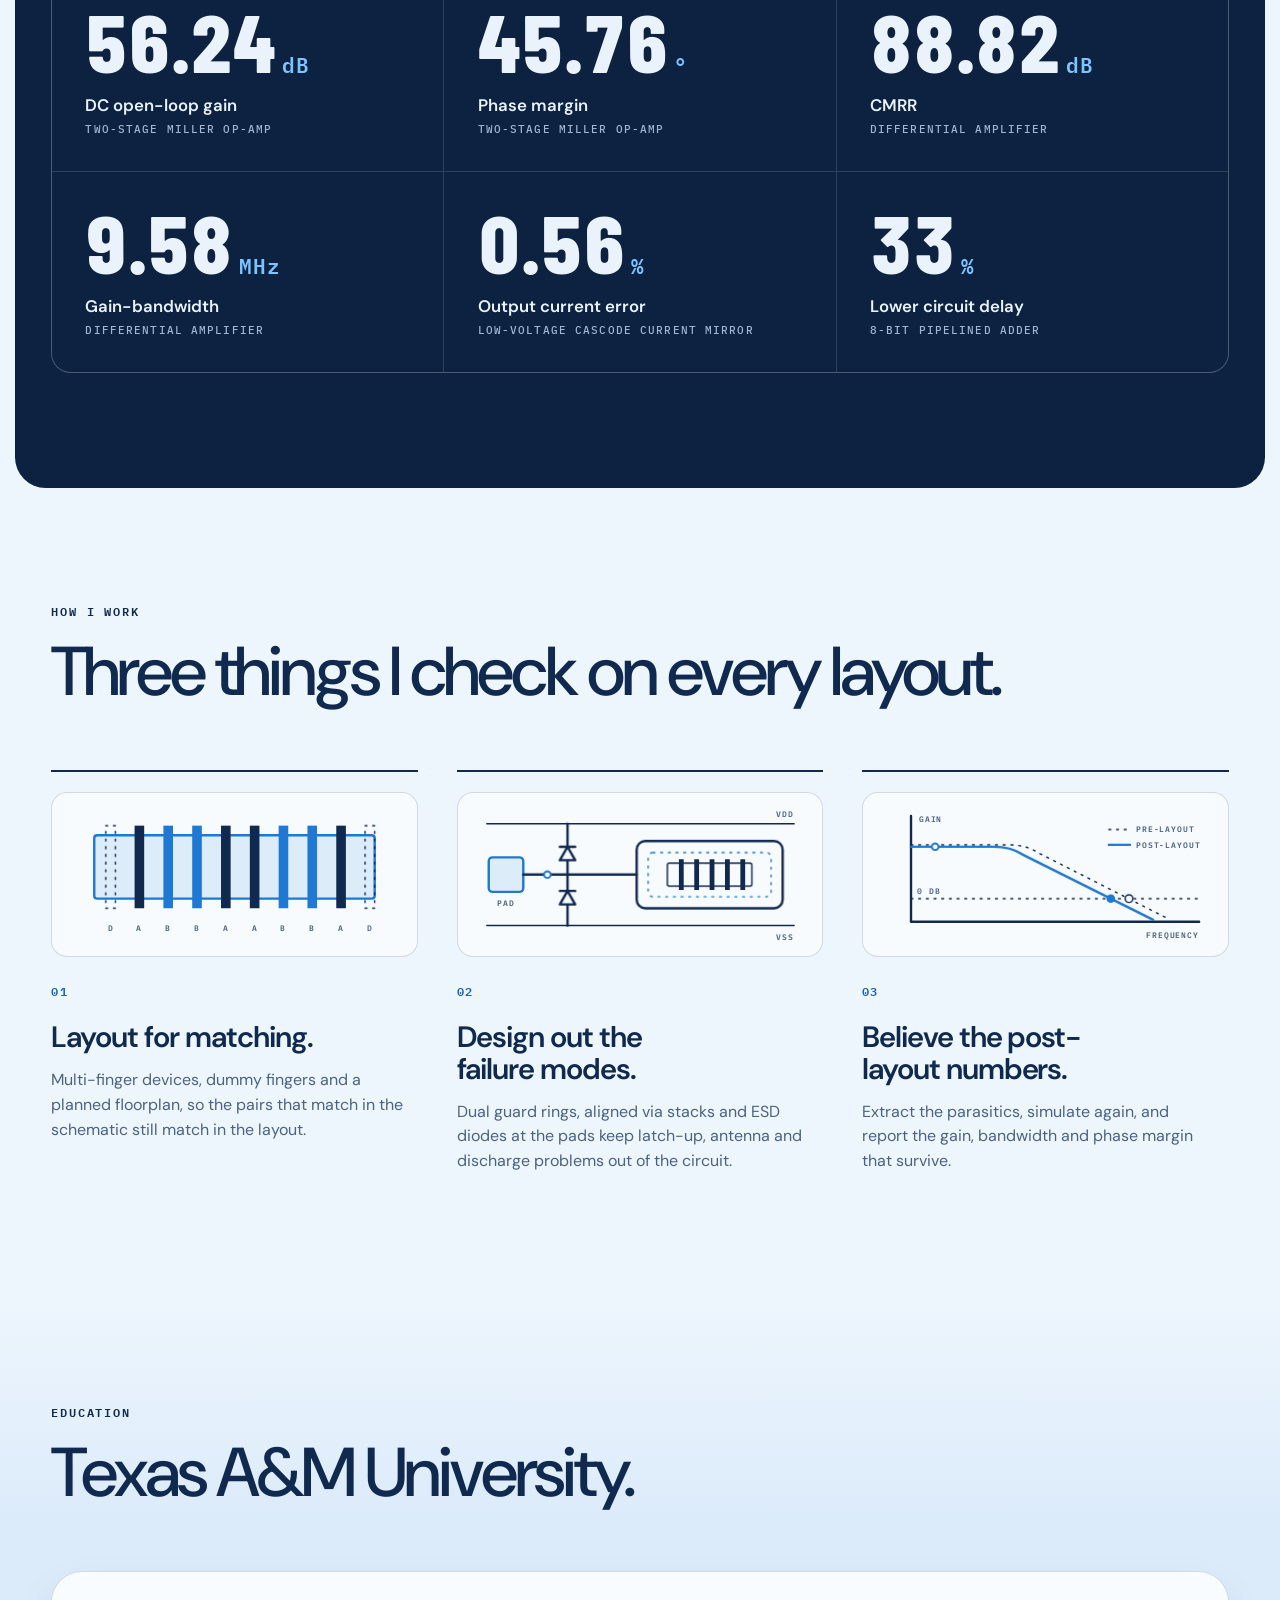
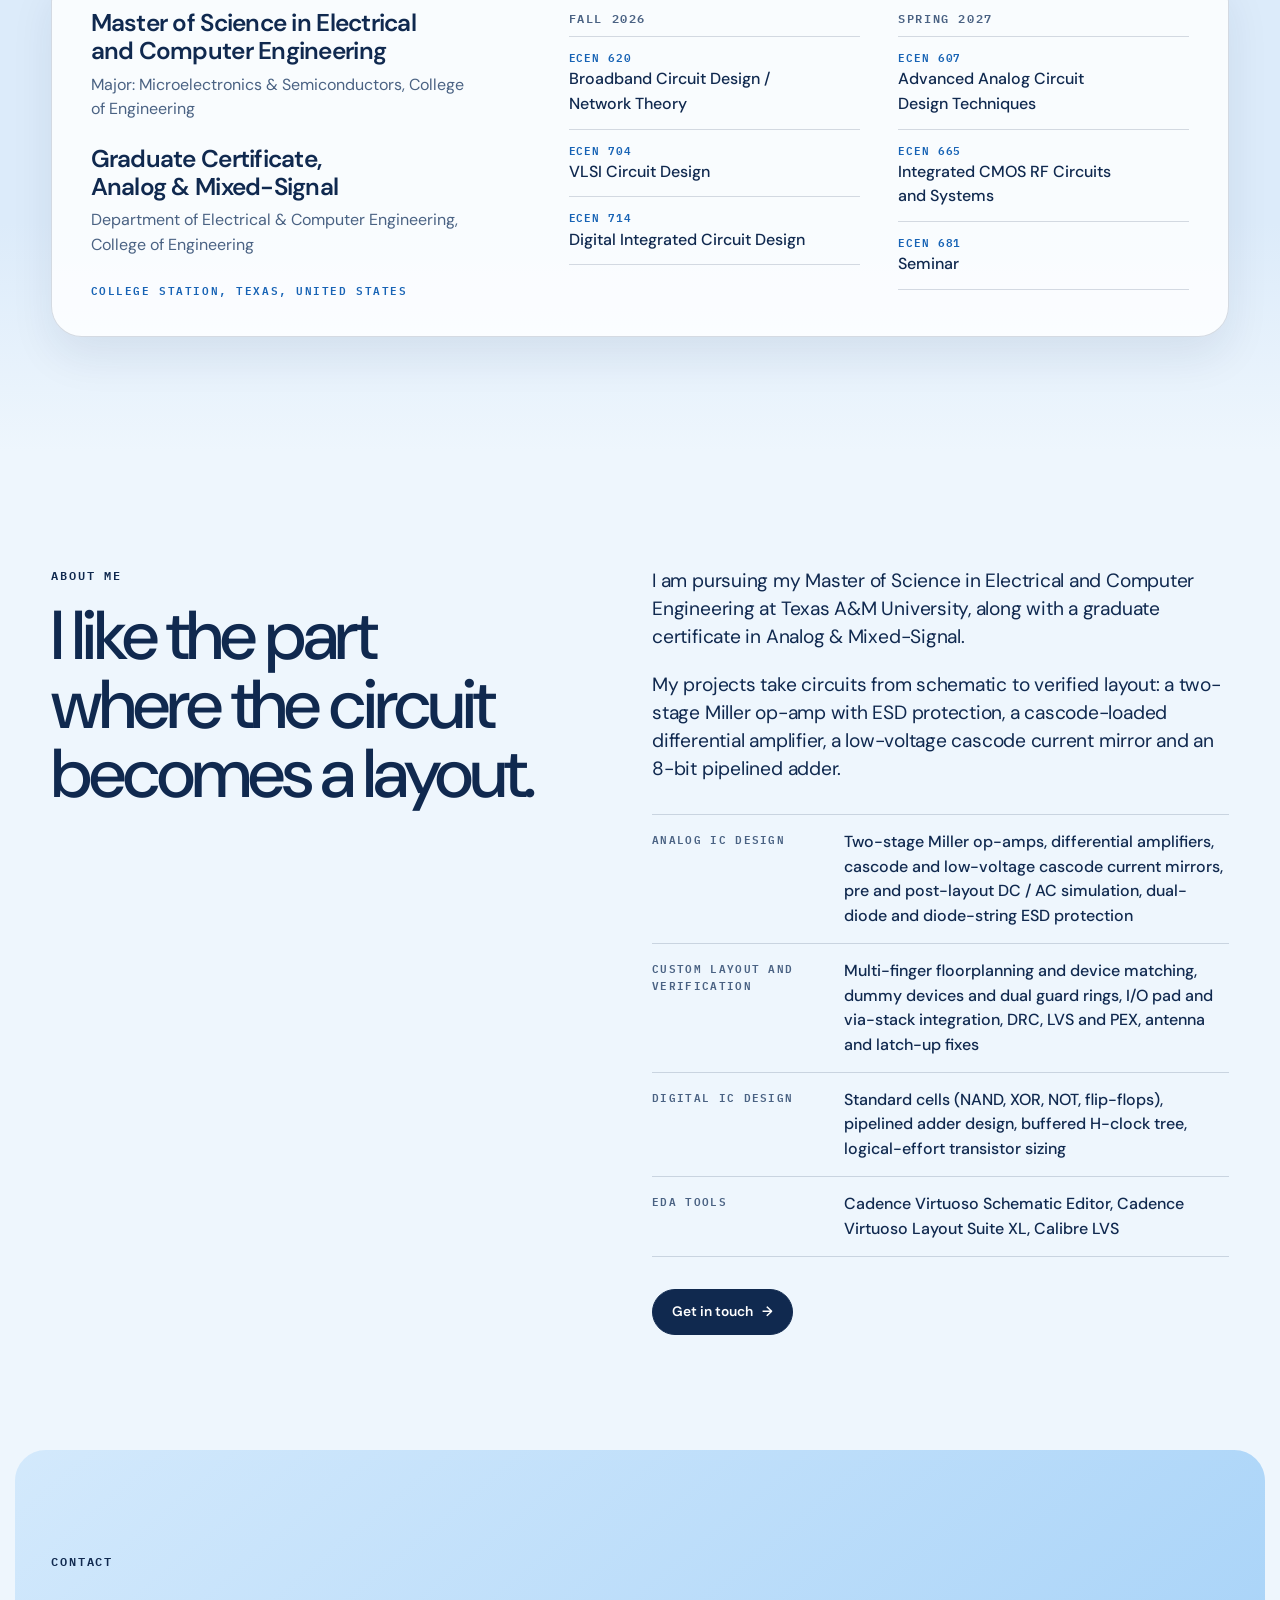
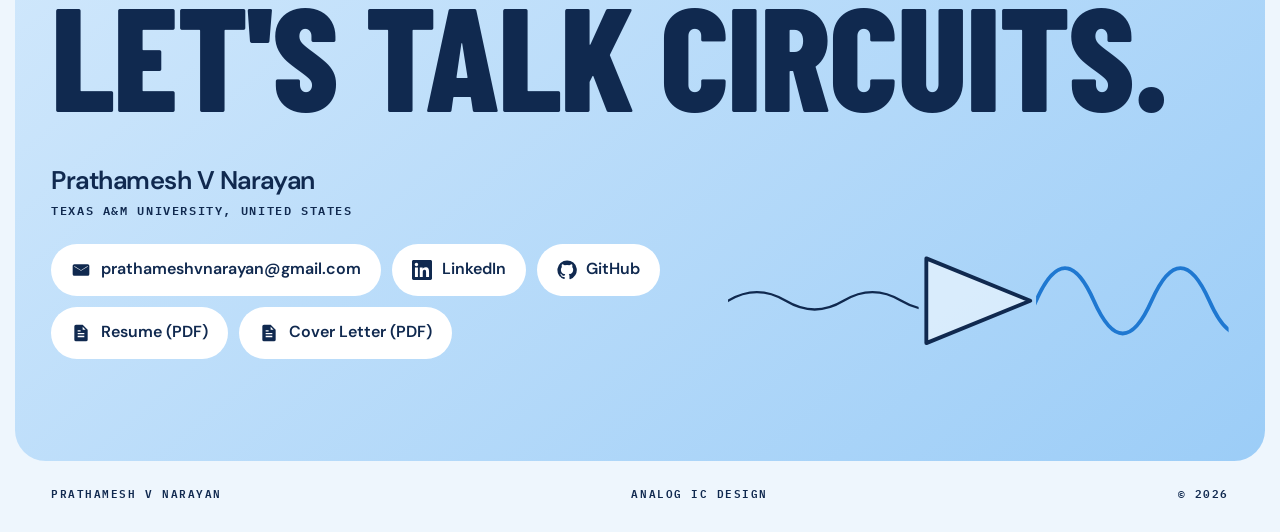
==== commit bff23c03: "Move site to the short address and redirect old links" ====
--- a/index.html
+++ b/index.html
@@ -9,8 +9,8 @@
   <meta property="og:type" content="website">
   <meta property="og:title" content="Prathamesh V Narayan | Analog IC Design">
   <meta property="og:description" content="Analog and digital IC design projects: op-amps, current mirrors, differential amplifiers and a pipelined adder, from schematic to verified layout.">
-  <meta property="og:url" content="https://aggu-1507.github.io/Prathamesh-Portfolio/">
-  <meta property="og:image" content="https://aggu-1507.github.io/Prathamesh-Portfolio/opamp-layout.png">
+  <meta property="og:url" content="https://aggu-1507.github.io/">
+  <meta property="og:image" content="https://aggu-1507.github.io/opamp-layout.png">
   <link rel="icon" href="data:image/svg+xml,%3Csvg xmlns='http://www.w3.org/2000/svg' viewBox='0 0 64 64'%3E%3Crect width='64' height='64' rx='12' fill='%2310294f'/%3E%3Cpath d='M14 46V18h12a9 9 0 0 1 0 18H14M36 46V18l14 28V18' fill='none' stroke='%23bfdffa' stroke-width='5' stroke-linecap='round' stroke-linejoin='round'/%3E%3C/svg%3E">
   <link rel="preconnect" href="https://fonts.googleapis.com">
   <link rel="preconnect" href="https://fonts.gstatic.com" crossorigin>
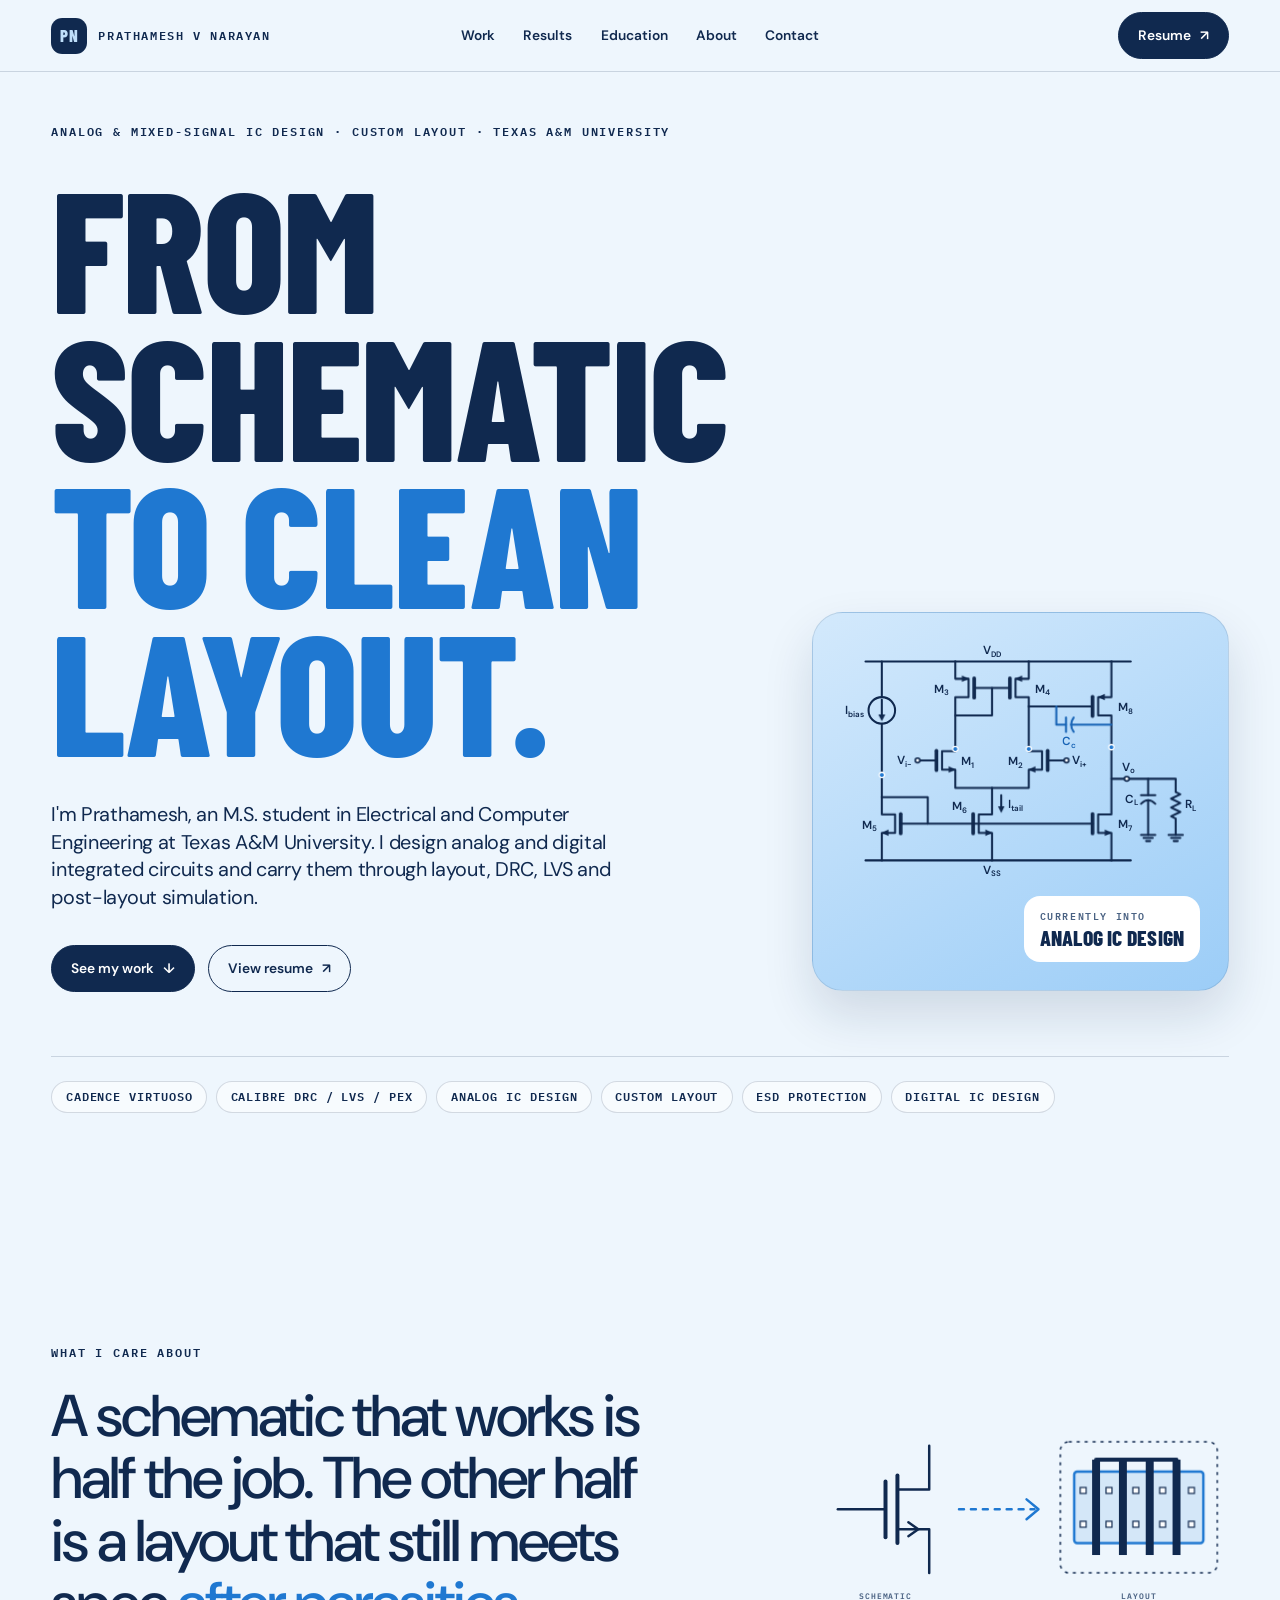
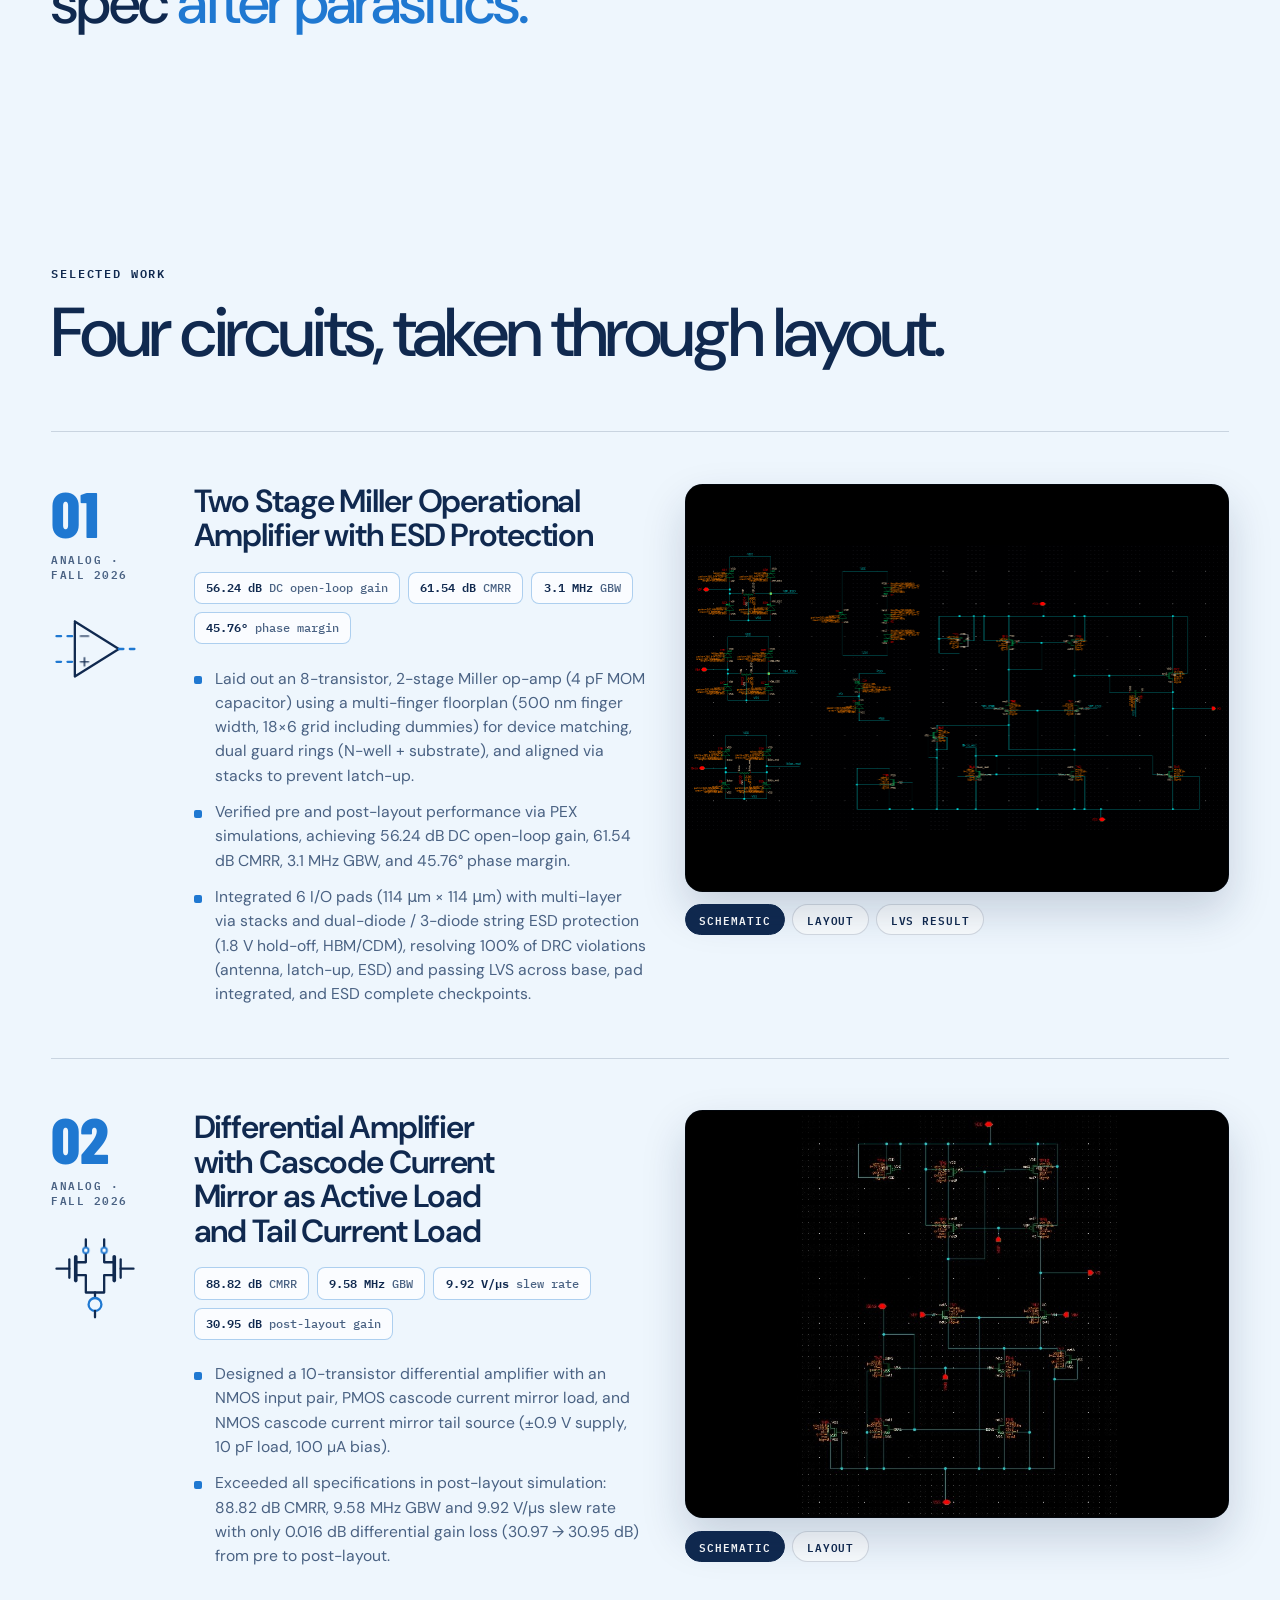
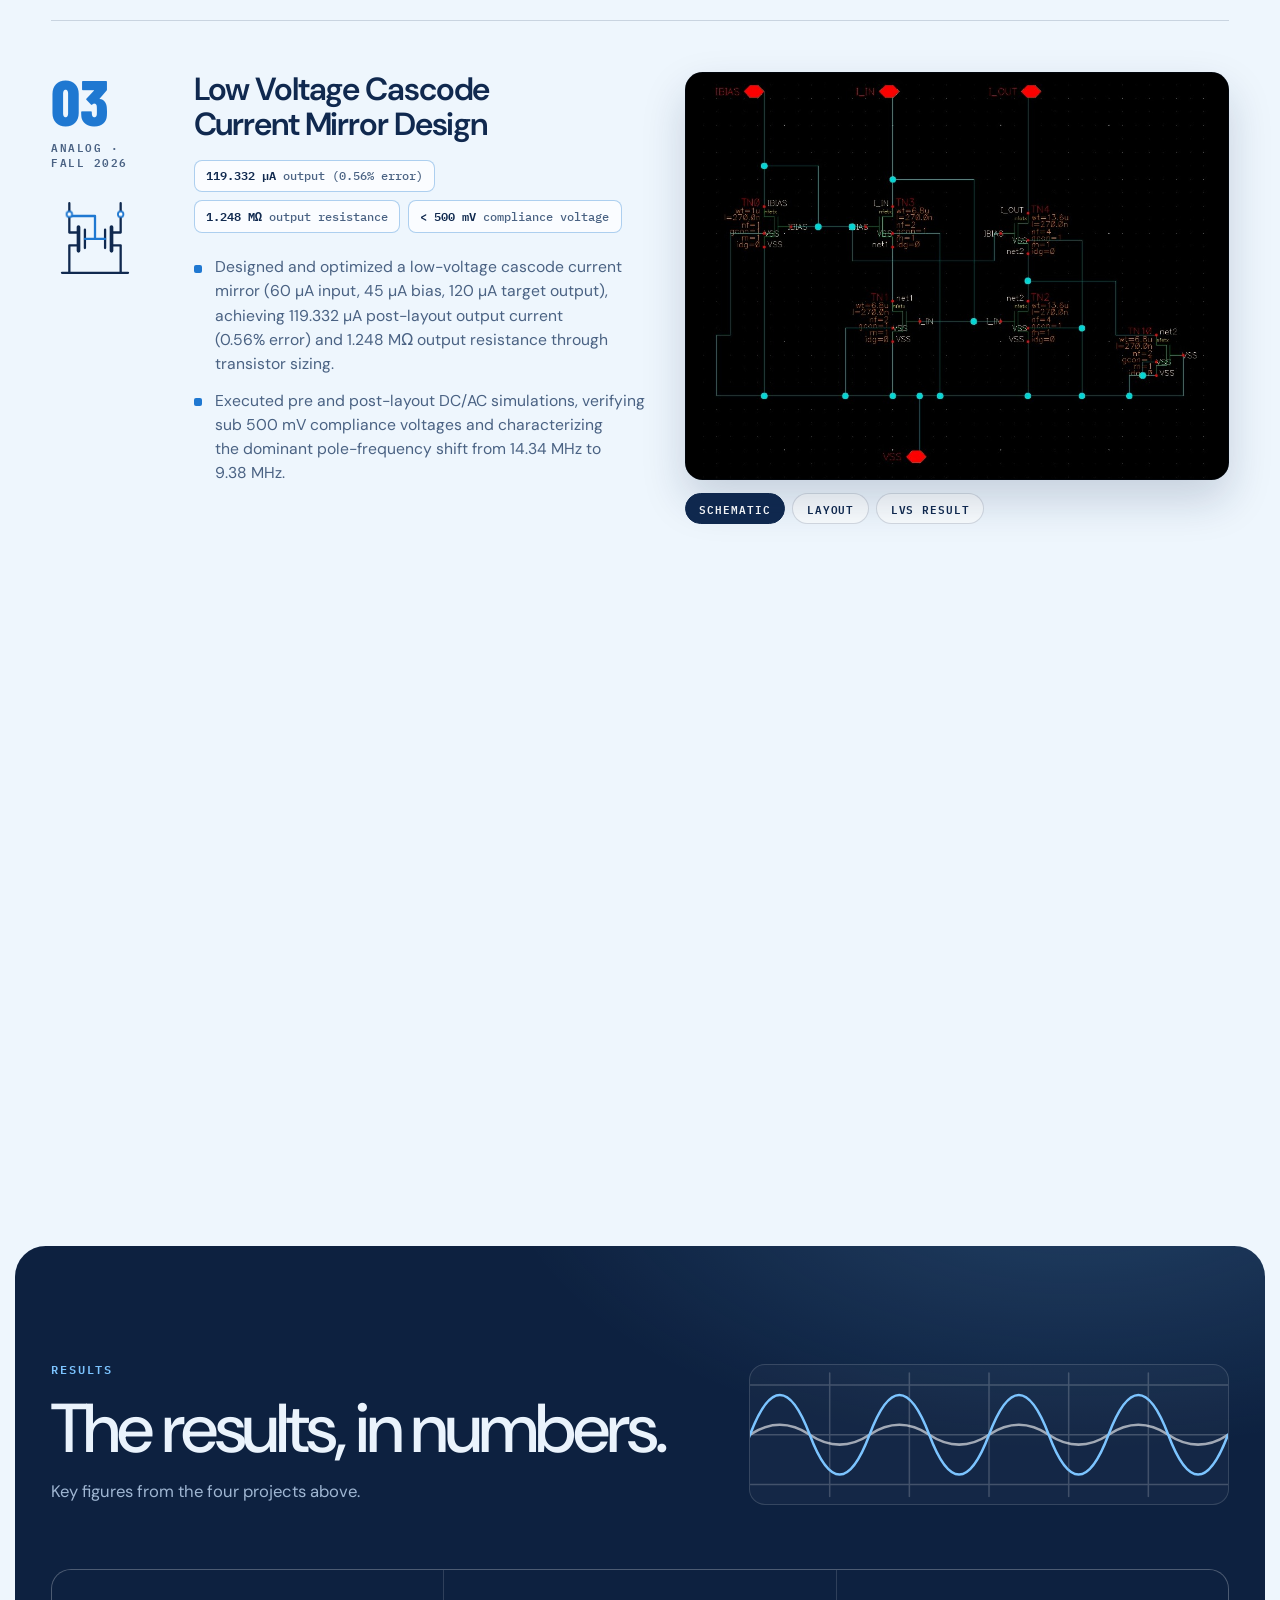
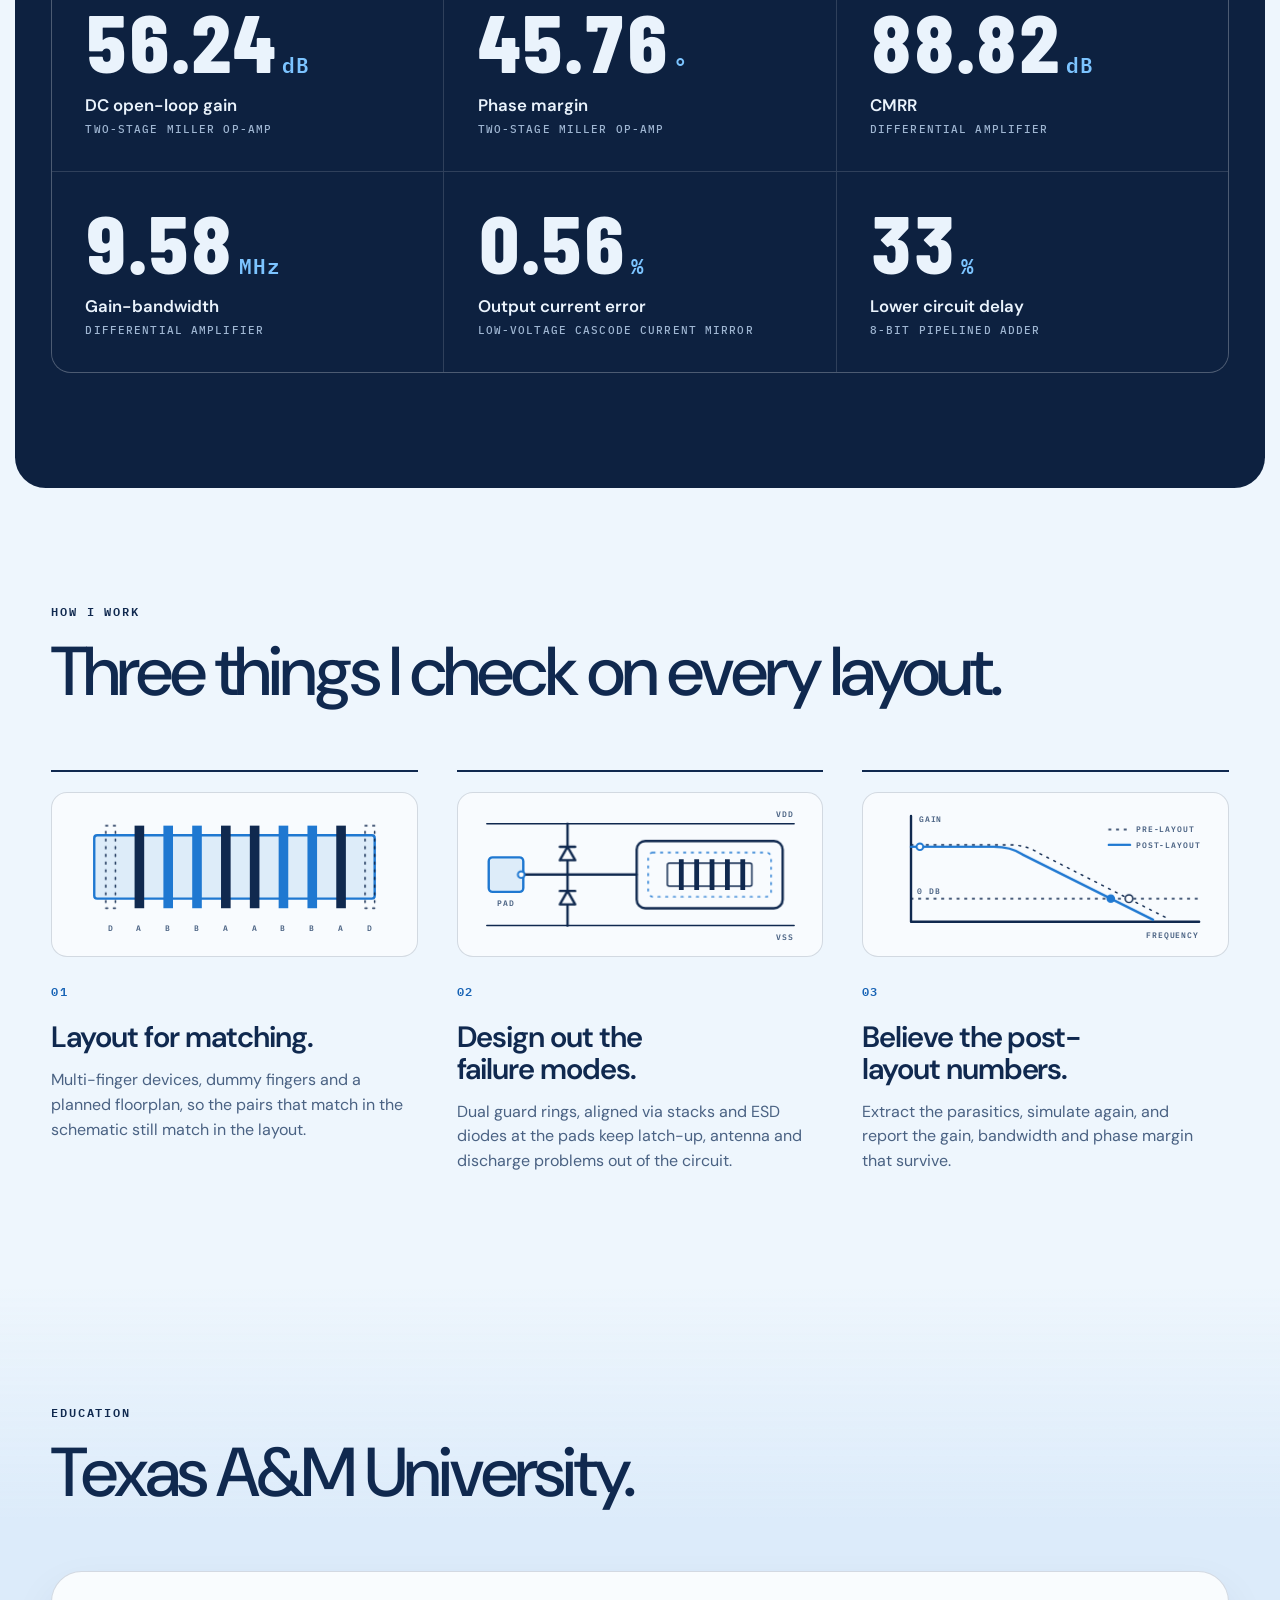
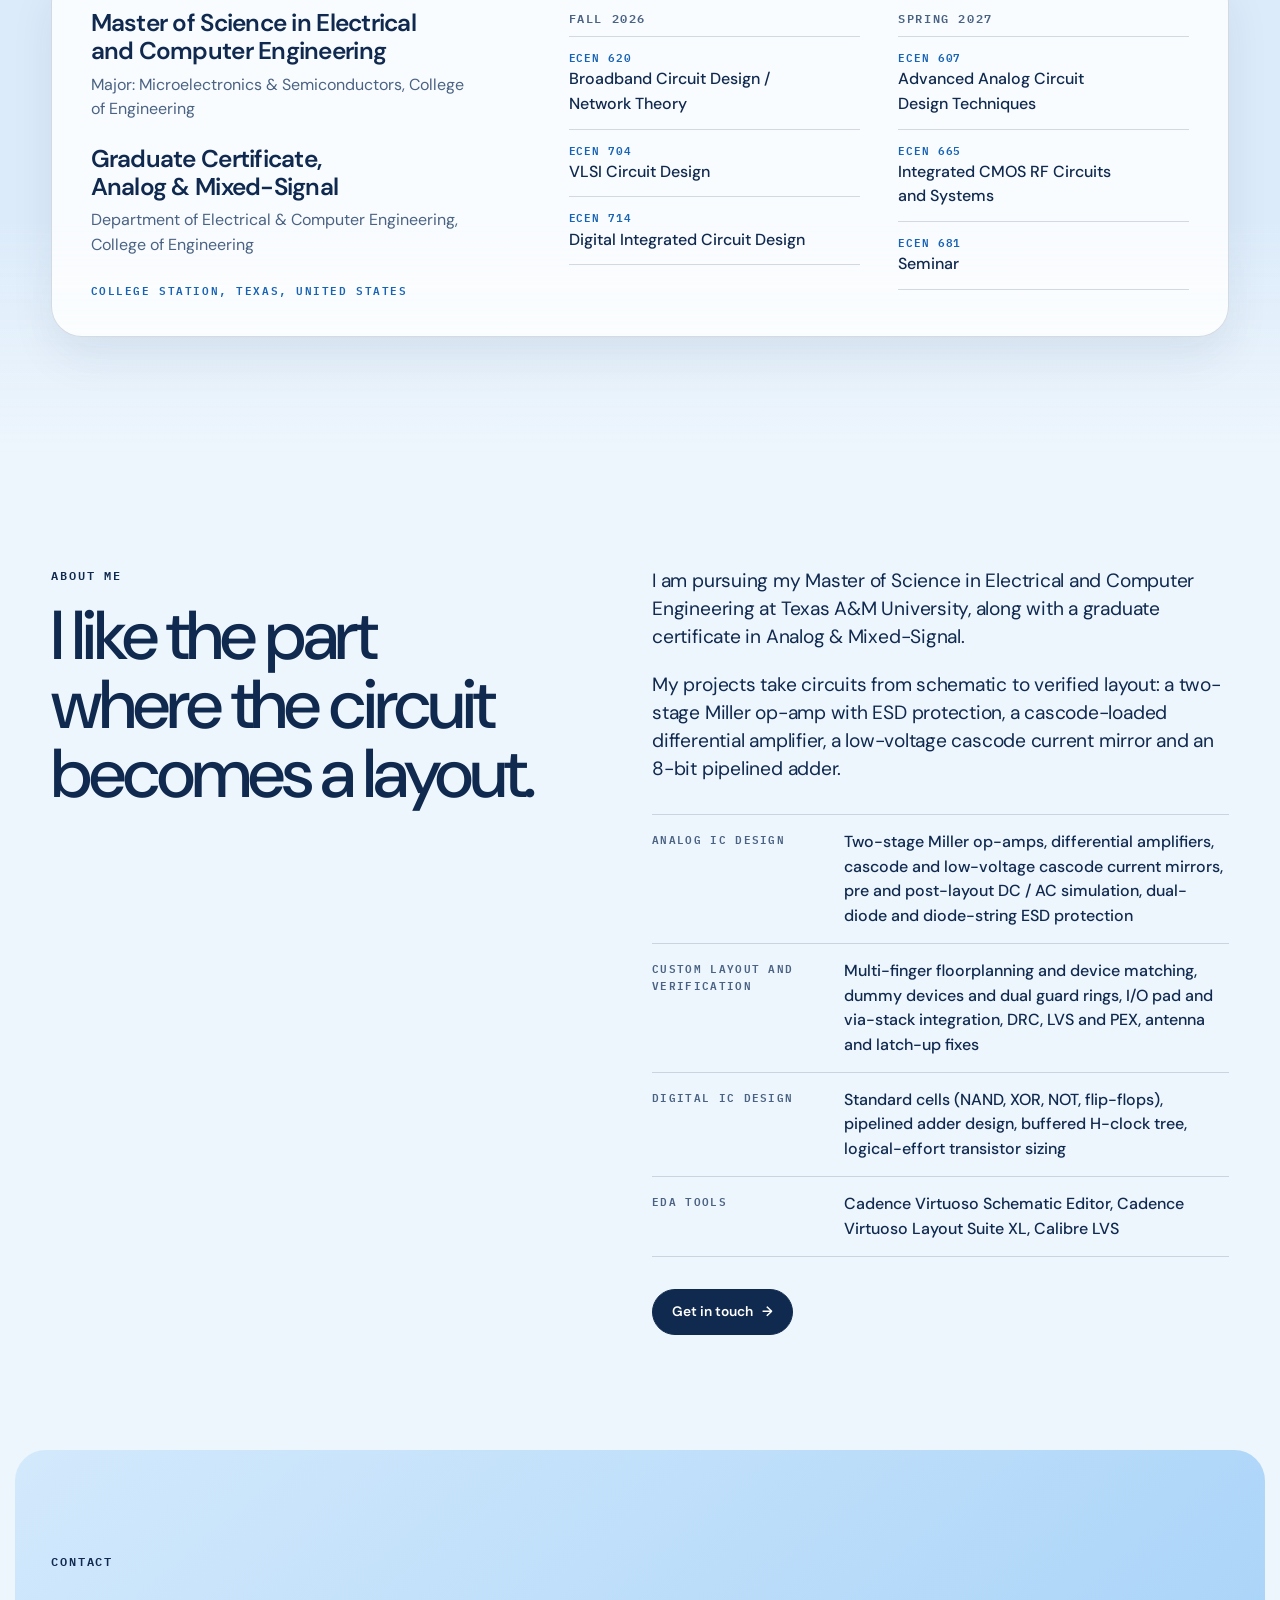
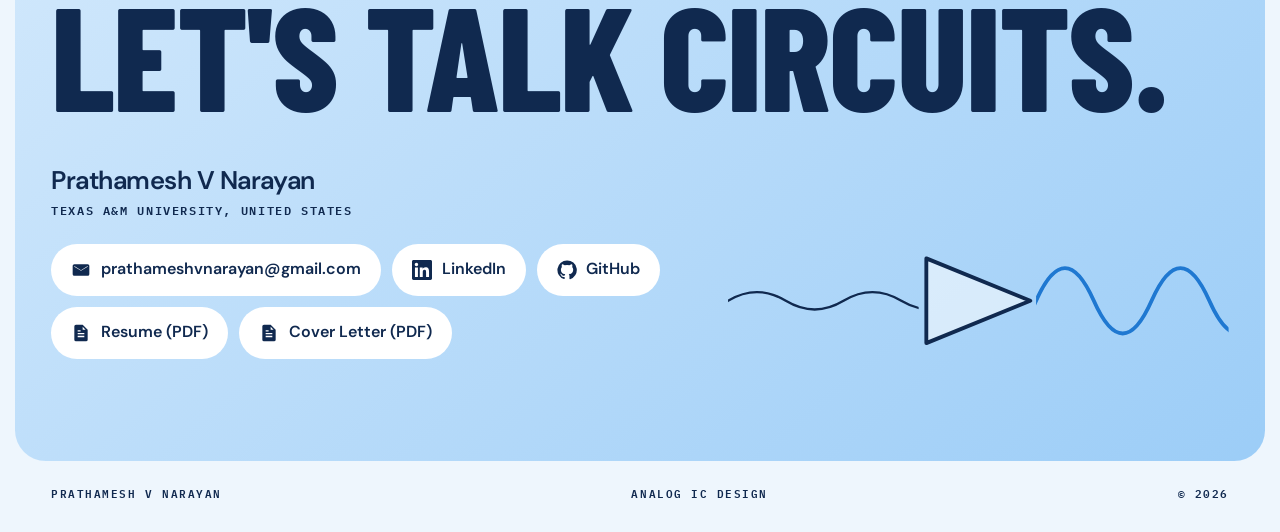
==== commit 5f29e7fc: "Replace the hero drawing with a two-stage Miller op-amp schematic The hero card now shows the two-st" ====
--- a/index.html
+++ b/index.html
@@ -61,31 +61,101 @@
         </div>
 
         <aside class="hero-card">
-          <svg class="chip" viewBox="0 0 320 236" aria-hidden="true" focusable="false">
-            <rect class="chip-ring draw" pathLength="1" x="12" y="12" width="296" height="212" rx="10"/>
-            <rect class="chip-taps" x="26" y="26" width="268" height="184" rx="5"/>
-            <rect class="chip-device draw" pathLength="1" x="56" y="66" width="208" height="72" rx="3" style="--d: 0.5s"/>
-            <g class="chip-fingers">
-              <rect style="--i: 0" x="66" y="74" width="7" height="56"/>
-              <rect style="--i: 1" x="82" y="74" width="7" height="56"/>
-              <rect style="--i: 2" x="98" y="74" width="7" height="56"/>
-              <rect style="--i: 3" x="114" y="74" width="7" height="56"/>
-              <rect style="--i: 4" x="130" y="74" width="7" height="56"/>
-              <rect style="--i: 5" x="146" y="74" width="7" height="56"/>
-              <rect style="--i: 6" x="162" y="74" width="7" height="56"/>
-              <rect style="--i: 7" x="178" y="74" width="7" height="56"/>
-              <rect style="--i: 8" x="194" y="74" width="7" height="56"/>
-              <rect style="--i: 9" x="210" y="74" width="7" height="56"/>
-              <rect style="--i: 10" x="226" y="74" width="7" height="56"/>
-              <rect style="--i: 11" x="242" y="74" width="7" height="56"/>
+          <svg class="art opamp" viewBox="-14 0 352 234" role="img" aria-label="Schematic of a two-stage Miller operational amplifier" focusable="false">
+            <g class="opamp-rails">
+              <path class="k draw" pathLength="1" d="M10 20H270" style="--d: 0.5s"/>
+              <path class="k draw" pathLength="1" d="M10 215H270" style="--d: 0.5s"/>
+              <text class="sch-label fade" x="134" y="13" text-anchor="middle" style="--d: 1s">V<tspan class="sub" dy="2.6">DD</tspan></text>
+              <text class="sch-label fade" x="134" y="228" text-anchor="middle" style="--d: 1s">V<tspan class="sub" dy="2.6">SS</tspan></text>
             </g>
-            <path class="chip-metal draw" pathLength="1" d="M69 54H245" style="--d: 1.5s"/>
-            <path class="chip-route draw" pathLength="1" d="M101 138V164H160V190" style="--d: 1.9s"/>
-            <path class="chip-route draw" pathLength="1" d="M229 138V164H160" style="--d: 2.1s"/>
-            <rect class="chip-device draw" pathLength="1" x="148" y="182" width="24" height="18" rx="2" style="--d: 2.5s"/>
-            <circle class="chip-dot" r="4.5">
-              <animateMotion dur="5s" begin="3s" repeatCount="indefinite" path="M69 54H229V164H160V190"/>
-            </circle>
+            <g class="opamp-bias">
+              <path class="k draw" pathLength="1" d="M26 20V55" style="--d: 0.9s"/>
+              <path class="k draw" pathLength="1" d="M26 55A13 13 0 0 1 26 81A13 13 0 0 1 26 55" style="--d: 1s"/>
+              <path class="k draw" pathLength="1" d="M26 57.5V73" style="--d: 1.3s"/>
+              <path class="fk pop" d="M26 78.5L22.6 72H29.4Z" style="--d: 1.6s"/>
+              <path class="k draw" pathLength="1" d="M26 81V170H39V188H26V215" style="--d: 1.3s"/>
+              <path class="k thick draw" pathLength="1" d="M44.5 169.5V188.5" style="--d: 1.6s"/>
+              <path class="fk pop" d="M26 188L32.5 184.8V191.2Z" style="--d: 1.9s"/>
+              <path class="k draw" pathLength="1" d="M26 153H71V179" style="--d: 1.7s"/>
+              <text class="sch-label fade" x="9" y="71.5" text-anchor="end" style="--d: 1.5s">I<tspan class="sub" dy="2.6">bias</tspan></text>
+              <text class="sch-label fade" x="21" y="184" text-anchor="end" style="--d: 1.9s">M<tspan class="sub" dy="2.6">5</tspan></text>
+            </g>
+            <g class="opamp-first-stage">
+              <path class="k draw" pathLength="1" d="M98 20V37H111V55H98V108H85V126H98V144H134" style="--d: 1.5s"/>
+              <path class="k draw" pathLength="1" d="M170 20V37H157V55H170V108H183V126H170V144H134" style="--d: 1.5s"/>
+              <path class="k thick draw" pathLength="1" d="M116.5 36.5V55.5" style="--d: 1.8s"/>
+              <path class="k thick draw" pathLength="1" d="M151.5 36.5V55.5" style="--d: 1.8s"/>
+              <path class="k draw" pathLength="1" d="M116.5 46H151.5" style="--d: 2s"/>
+              <path class="k draw" pathLength="1" d="M98 73H134V46" style="--d: 2s"/>
+              <path class="k thick draw" pathLength="1" d="M79.5 107.5V126.5" style="--d: 2s"/>
+              <path class="k thick draw" pathLength="1" d="M188.5 107.5V126.5" style="--d: 2s"/>
+              <path class="k draw" pathLength="1" d="M61 117H79.5" style="--d: 2.2s"/>
+              <path class="k draw" pathLength="1" d="M207 117H188.5" style="--d: 2.2s"/>
+              <path class="k draw" pathLength="1" d="M134 144V170H121V188H134V215" style="--d: 2.2s"/>
+              <path class="k thick draw" pathLength="1" d="M115.5 169.5V188.5" style="--d: 2.4s"/>
+              <path class="k draw" pathLength="1" d="M44.5 179H232.5" style="--d: 2.5s"/>
+              <path class="k draw" pathLength="1" d="M143 151V163" style="--d: 2.6s"/>
+              <path class="fk pop" d="M143 168.5L139.8 162H146.2Z" style="--d: 2.8s"/>
+              <path class="fk pop" d="M111 37L104.5 33.8V40.2Z" style="--d: 2.1s"/>
+              <path class="fk pop" d="M157 37L163.5 33.8V40.2Z" style="--d: 2.1s"/>
+              <path class="fk pop" d="M98 126L91.5 122.8V129.2Z" style="--d: 2.3s"/>
+              <path class="fk pop" d="M170 126L176.5 122.8V129.2Z" style="--d: 2.3s"/>
+              <path class="fk pop" d="M134 188L127.5 184.8V191.2Z" style="--d: 2.7s"/>
+              <circle class="mark pop" cx="61" cy="117" r="2.3" style="--d: 2.4s"/>
+              <circle class="mark pop" cx="207" cy="117" r="2.3" style="--d: 2.4s"/>
+              <text class="sch-label fade" x="92" y="50.5" text-anchor="end" style="--d: 2.1s">M<tspan class="sub" dy="2.6">3</tspan></text>
+              <text class="sch-label fade" x="176" y="50.5" style="--d: 2.1s">M<tspan class="sub" dy="2.6">4</tspan></text>
+              <text class="sch-label fade" x="104" y="121.5" style="--d: 2.3s">M<tspan class="sub" dy="2.6">1</tspan></text>
+              <text class="sch-label fade" x="164" y="121.5" text-anchor="end" style="--d: 2.3s">M<tspan class="sub" dy="2.6">2</tspan></text>
+              <text class="sch-label fade" x="56" y="121" text-anchor="end" style="--d: 2.5s">V<tspan class="sub" dy="2.6">i&minus;</tspan></text>
+              <text class="sch-label fade" x="212" y="121" style="--d: 2.5s">V<tspan class="sub" dy="2.6">i+</tspan></text>
+              <text class="sch-label fade" x="109" y="166" text-anchor="end" style="--d: 2.7s">M<tspan class="sub" dy="2.6">6</tspan></text>
+              <text class="sch-label fade" x="150" y="164" style="--d: 2.8s">I<tspan class="sub" dy="2.6">tail</tspan></text>
+            </g>
+            <g class="opamp-second-stage">
+              <path class="k draw" pathLength="1" d="M170 64H232.5" style="--d: 2.7s"/>
+              <path class="k thick draw" pathLength="1" d="M232.5 54.5V73.5" style="--d: 2.9s"/>
+              <path class="k thick draw" pathLength="1" d="M232.5 169.5V188.5" style="--d: 2.9s"/>
+              <path class="k draw" pathLength="1" d="M251 20V55H238V73H251V170H238V188H251V215" style="--d: 2.9s"/>
+              <path class="a draw" pathLength="1" d="M197 64V82H206.5" style="--d: 3.1s"/>
+              <path class="a draw" pathLength="1" d="M206.5 75V89" style="--d: 3.3s"/>
+              <path class="a draw" pathLength="1" d="M214 75Q209 82 214 89" style="--d: 3.3s"/>
+              <path class="a draw" pathLength="1" d="M211.5 82H251" style="--d: 3.4s"/>
+              <path class="k draw" pathLength="1" d="M251 135H314V148L318.5 150.2L309.5 154.5L318.5 158.8L309.5 163.2L318.5 167.5L309.5 171.8L314 174V190" style="--d: 3.3s"/>
+              <path class="k draw" pathLength="1" d="M287 135V151" style="--d: 3.5s"/>
+              <path class="k draw" pathLength="1" d="M280 151H294" style="--d: 3.6s"/>
+              <path class="k draw" pathLength="1" d="M280 159.5Q287 152.5 294 159.5" style="--d: 3.6s"/>
+              <path class="k draw" pathLength="1" d="M287 156V190" style="--d: 3.7s"/>
+              <path class="k draw" pathLength="1" d="M280 190H294M282.5 193H291.5M285 196H289" style="--d: 3.9s"/>
+              <path class="k draw" pathLength="1" d="M307 190H321M309.5 193H318.5M312 196H316" style="--d: 3.9s"/>
+              <path class="fk pop" d="M238 55L244.5 51.8V58.2Z" style="--d: 3.3s"/>
+              <path class="fk pop" d="M251 188L244.5 184.8V191.2Z" style="--d: 3.5s"/>
+              <circle class="mark pop" cx="266" cy="135" r="2.3" style="--d: 3.6s"/>
+              <text class="sch-label fade" x="257" y="68.5" style="--d: 3.3s">M<tspan class="sub" dy="2.6">8</tspan></text>
+              <text class="sch-label fade" x="257" y="183.5" style="--d: 3.5s">M<tspan class="sub" dy="2.6">7</tspan></text>
+              <text class="sch-label accent fade" x="203" y="102" style="--d: 3.5s">C<tspan class="sub" dy="2.6">c</tspan></text>
+              <text class="sch-label fade" x="261" y="127" style="--d: 3.7s">V<tspan class="sub" dy="2.6">o</tspan></text>
+              <text class="sch-label fade" x="277" y="158.5" text-anchor="end" style="--d: 3.8s">C<tspan class="sub" dy="2.6">L</tspan></text>
+              <text class="sch-label fade" x="323" y="164" style="--d: 3.8s">R<tspan class="sub" dy="2.6">L</tspan></text>
+            </g>
+            <g class="runner">
+              <circle class="dot" r="2.6">
+                <animateMotion dur="4.6s" repeatCount="indefinite" path="M26 20V170H39V188H26V215"/>
+                <animate attributeName="opacity" dur="4.6s" repeatCount="indefinite" values="0;1;1;0" keyTimes="0;0.06;0.92;1"/>
+              </circle>
+              <circle class="dot" r="2.6">
+                <animateMotion dur="6.4s" repeatCount="indefinite" path="M98 20V37H111V55H98V108H85V126H98V144H134V170H121V188H134V215"/>
+                <animate attributeName="opacity" dur="6.4s" repeatCount="indefinite" values="0;1;1;0" keyTimes="0;0.06;0.92;1"/>
+              </circle>
+              <circle class="dot" r="2.6">
+                <animateMotion dur="6.4s" repeatCount="indefinite" path="M170 20V37H157V55H170V108H183V126H170V144H134V170H121V188H134V215"/>
+                <animate attributeName="opacity" dur="6.4s" repeatCount="indefinite" values="0;1;1;0" keyTimes="0;0.06;0.92;1"/>
+              </circle>
+              <circle class="dot" r="2.6">
+                <animateMotion dur="5.2s" repeatCount="indefinite" path="M251 20V55H238V73H251V170H238V188H251V215"/>
+                <animate attributeName="opacity" dur="5.2s" repeatCount="indefinite" values="0;1;1;0" keyTimes="0;0.06;0.92;1"/>
+              </circle>
+            </g>
           </svg>
           <p class="hero-tag">
             <span class="hero-tag-label">Currently into</span>
--- a/styles.css
+++ b/styles.css
@@ -397,79 +397,6 @@
   overflow: hidden;
 }
 
-.chip {
-  width: 100%;
-  height: auto;
-}
-
-.chip-ring {
-  fill: none;
-  stroke: var(--ink);
-  stroke-width: 3;
-}
-
-.chip-taps {
-  fill: none;
-  stroke: var(--ink);
-  stroke-width: 1.4;
-  stroke-dasharray: 2 6;
-  opacity: 0.5;
-}
-
-.chip-device {
-  fill: none;
-  stroke: #fff;
-  stroke-width: 2.5;
-}
-
-.chip-fingers rect {
-  fill: var(--ink);
-}
-
-.chip-fingers rect:first-child,
-.chip-fingers rect:last-child {
-  fill: var(--accent);
-}
-
-.chip-metal {
-  fill: none;
-  stroke: var(--accent);
-  stroke-width: 7;
-  stroke-linecap: round;
-}
-
-.chip-route {
-  fill: none;
-  stroke: var(--ink);
-  stroke-width: 3.5;
-  stroke-linecap: round;
-  stroke-linejoin: round;
-}
-
-.chip-dot {
-  fill: #fff;
-  stroke: var(--accent);
-  stroke-width: 2.5;
-  opacity: 0;
-  animation: appear 0.4s ease 3s forwards;
-}
-
-.js .chip .draw {
-  stroke-dasharray: 1;
-  stroke-dashoffset: 1;
-  animation: draw 1.4s ease forwards;
-  animation-delay: var(--d, 0s);
-}
-
-.js .chip-fingers rect {
-  transform: scaleY(0);
-  transform-box: fill-box;
-  transform-origin: 50% 100%;
-  animation:
-    grow 0.5s cubic-bezier(0.2, 0.8, 0.2, 1) calc(0.9s + var(--i) * 55ms) forwards,
-    emphasis 4.8s ease-in-out calc(3.4s + var(--i) * 130ms) infinite;
-}
-
 @keyframes draw {
   to {
     stroke-dashoffset: 0;
@@ -592,7 +519,7 @@
 }
 
 .js .art .draw {
-  stroke-dasharray: 1;
+  stroke-dasharray: 1 2;
   stroke-dashoffset: 1;
 }
 
@@ -666,6 +593,49 @@
     opacity: 1;
     transform: scale(1);
   }
+}
+
+/* Hero schematic: the two-stage Miller op-amp */
+
+.opamp .k,
+.opamp .a {
+  stroke-width: 2;
+}
+
+.opamp .a {
+  stroke: var(--accent-strong);
+}
+
+.opamp .thick {
+  stroke-width: 3.6;
+}
+
+.opamp .mark {
+  stroke: var(--ink);
+  stroke-width: 1.6;
+}
+
+.opamp .dot {
+  fill: var(--accent);
+  stroke: #fff;
+  stroke-width: 1.3;
+}
+
+.sch-label {
+  fill: var(--ink);
+  font: 600 11.5px/1 var(--font-body);
+}
+
+.sch-label .sub {
+  font-size: 7.8px;
+}
+
+.sch-label.accent {
+  fill: var(--accent-strong);
+}
+
+.js .opamp.is-in .runner {
+  animation-delay: 4.2s;
 }
 
 .hero-tag {
@@ -1411,6 +1381,155 @@
   cursor: pointer;
 }
 
+/* Cursor effects: added by script.js for mouse and trackpad only */
+
+main,
+.site-footer {
+  position: relative;
+  z-index: 1;
+}
+
+.cursor-ring,
+.cursor-dot,
+.cursor-glow {
+  position: fixed;
+  top: 0;
+  left: 0;
+  border-radius: 50%;
+  opacity: 0;
+  pointer-events: none;
+  will-change: transform;
+}
+
+.cursor-ring {
+  z-index: 90;
+  width: 2.4rem;
+  height: 2.4rem;
+  border: 1.5px solid var(--accent);
+  transition: opacity 0.3s ease, background-color 0.25s ease, border-color 0.25s ease;
+}
+
+.cursor-dot {
+  z-index: 90;
+  width: 0.4rem;
+  height: 0.4rem;
+  background: var(--accent);
+  transition: opacity 0.3s ease, background-color 0.25s ease;
+}
+
+.cursor-glow {
+  z-index: 0;
+  width: 34rem;
+  height: 34rem;
+  background: radial-gradient(circle, rgba(31, 120, 209, 0.17), rgba(31, 120, 209, 0) 62%);
+  transition: opacity 0.6s ease;
+}
+
+.has-cursor .cursor-ring {
+  opacity: 0.8;
+}
+
+.has-cursor .cursor-dot,
+.has-cursor .cursor-glow {
+  opacity: 1;
+}
+
+.cursor-ring.is-active {
+  background: rgba(31, 120, 209, 0.12);
+}
+
+.cursor-ring.on-dark {
+  border-color: var(--glow);
+}
+
+.cursor-ring.on-dark.is-active {
+  background: rgba(124, 196, 255, 0.16);
+}
+
+.cursor-dot.on-dark {
+  background: var(--glow);
+}
+
+/* Spotlight that follows the pointer over a few surfaces */
+
+.hero-card,
+.results,
+.contact {
+  position: relative;
+}
+
+.results {
+  overflow: hidden;
+}
+
+.hero-card::before,
+.results::before,
+.contact::before {
+  content: "";
+  position: absolute;
+  inset: 0;
+  border-radius: inherit;
+  background: radial-gradient(20rem circle at var(--mx, 50%) var(--my, 50%), rgba(255, 255, 255, 0.55), transparent 65%);
+  opacity: 0;
+  pointer-events: none;
+  transition: opacity 0.4s ease;
+}
+
+.results::before {
+  background: radial-gradient(26rem circle at var(--mx, 50%) var(--my, 50%), rgba(124, 196, 255, 0.2), transparent 65%);
+}
+
+.hero-card.is-lit::before,
+.results.is-lit::before,
+.contact.is-lit::before {
+  opacity: 1;
+}
+
+.hero-card > *,
+.results-inner,
+.contact > * {
+  position: relative;
+  z-index: 1;
+}
+
+/* Once its entrance has finished, the hero card leans toward the pointer */
+
+.js .hero .hero-card.is-settled {
+  opacity: 1;
+  animation: none;
+  transform: perspective(60rem) rotateX(var(--rx, 0deg)) rotateY(var(--ry, 0deg));
+  transition: transform 0.3s ease-out;
+}
+
+/* Ripple where a touch screen is tapped */
+
+.tap-ripple {
+  position: fixed;
+  z-index: 90;
+  width: 4.5rem;
+  height: 4.5rem;
+  margin: -2.25rem 0 0 -2.25rem;
+  border: 2px solid var(--accent);
+  border-radius: 50%;
+  pointer-events: none;
+  animation: ripple 0.6s ease-out forwards;
+}
+
+.tap-ripple.on-dark {
+  border-color: var(--glow);
+}
+
+@keyframes ripple {
+  from {
+    opacity: 0.7;
+    transform: scale(0.2);
+  }
+  to {
+    opacity: 0;
+    transform: scale(1);
+  }
+}
+
 /* Scroll reveal: only when JavaScript is running */
 
 .js .reveal {
@@ -1552,12 +1671,10 @@
     transform: none;
   }
 
-  .js .chip .draw,
   .js .art .draw {
     stroke-dashoffset: 0;
   }
 
-  .js .chip-fingers rect,
   .js .art .grow {
     transform: none;
   }
